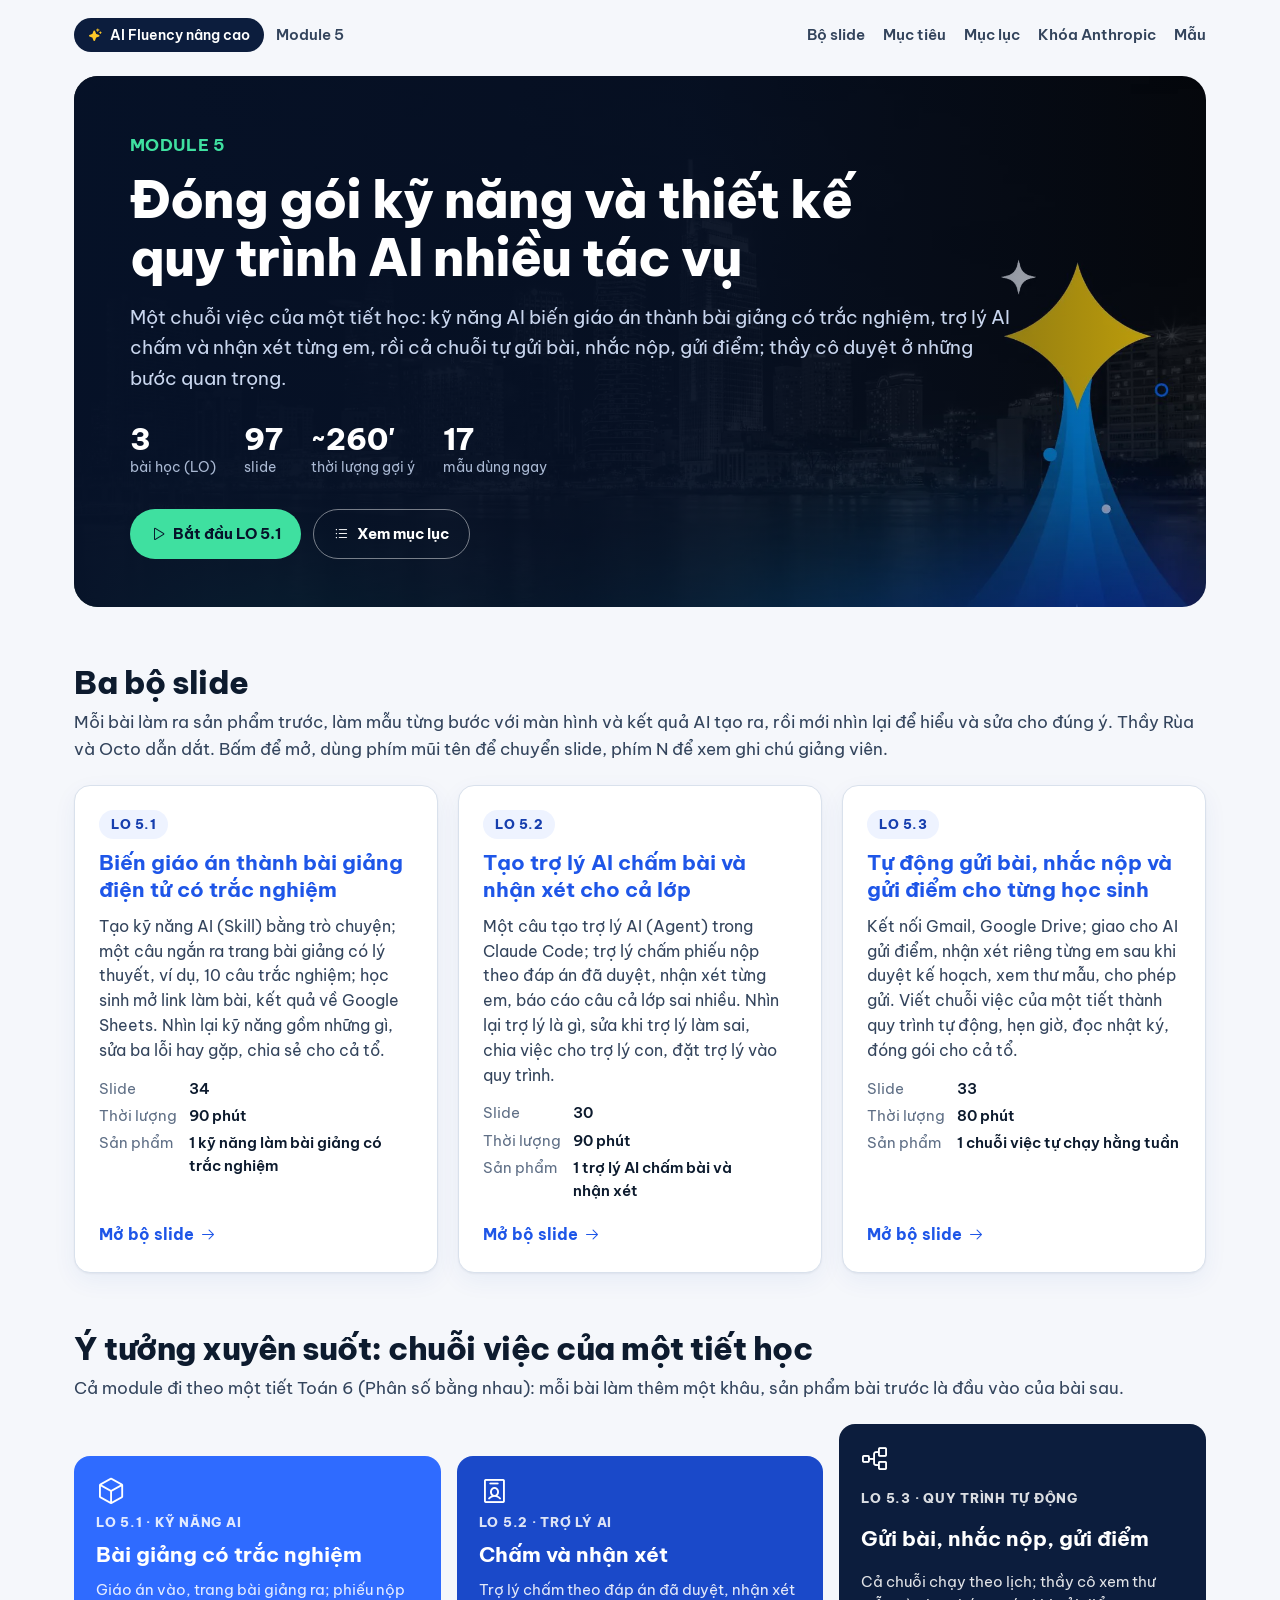
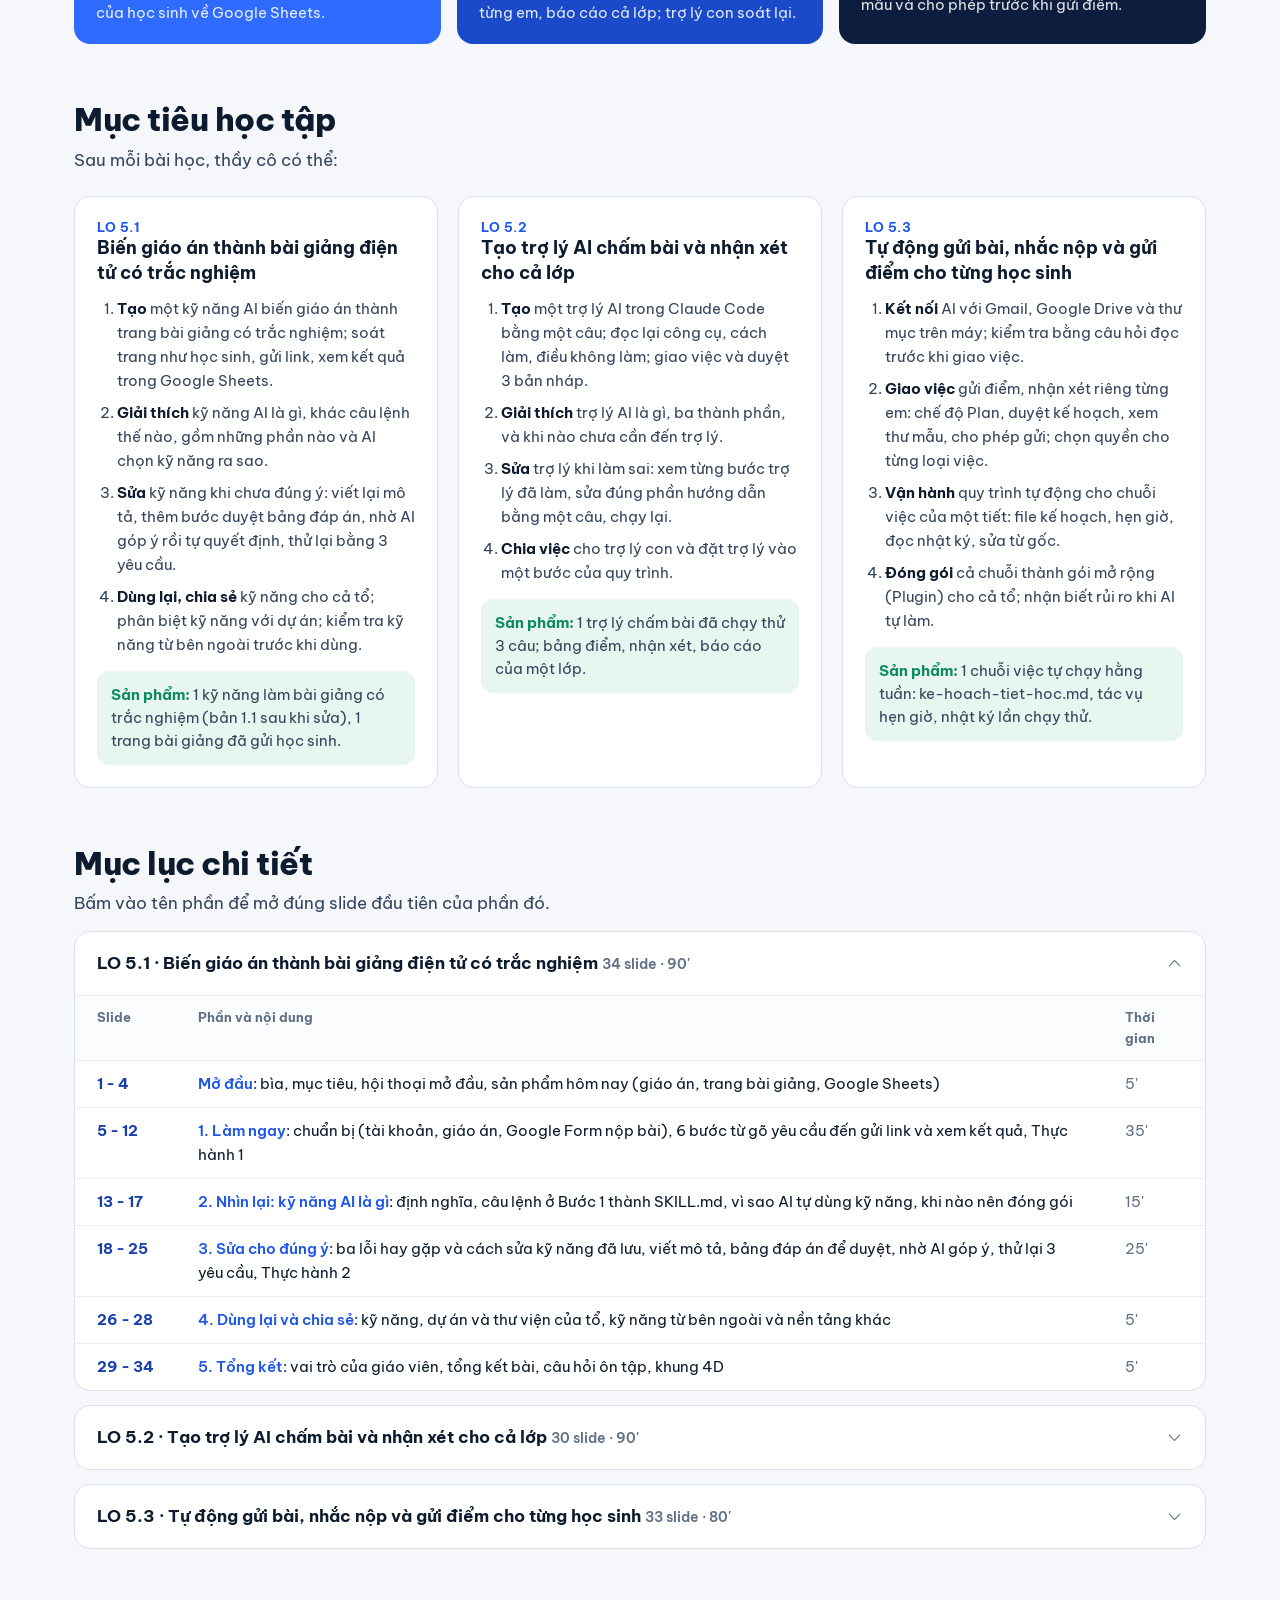
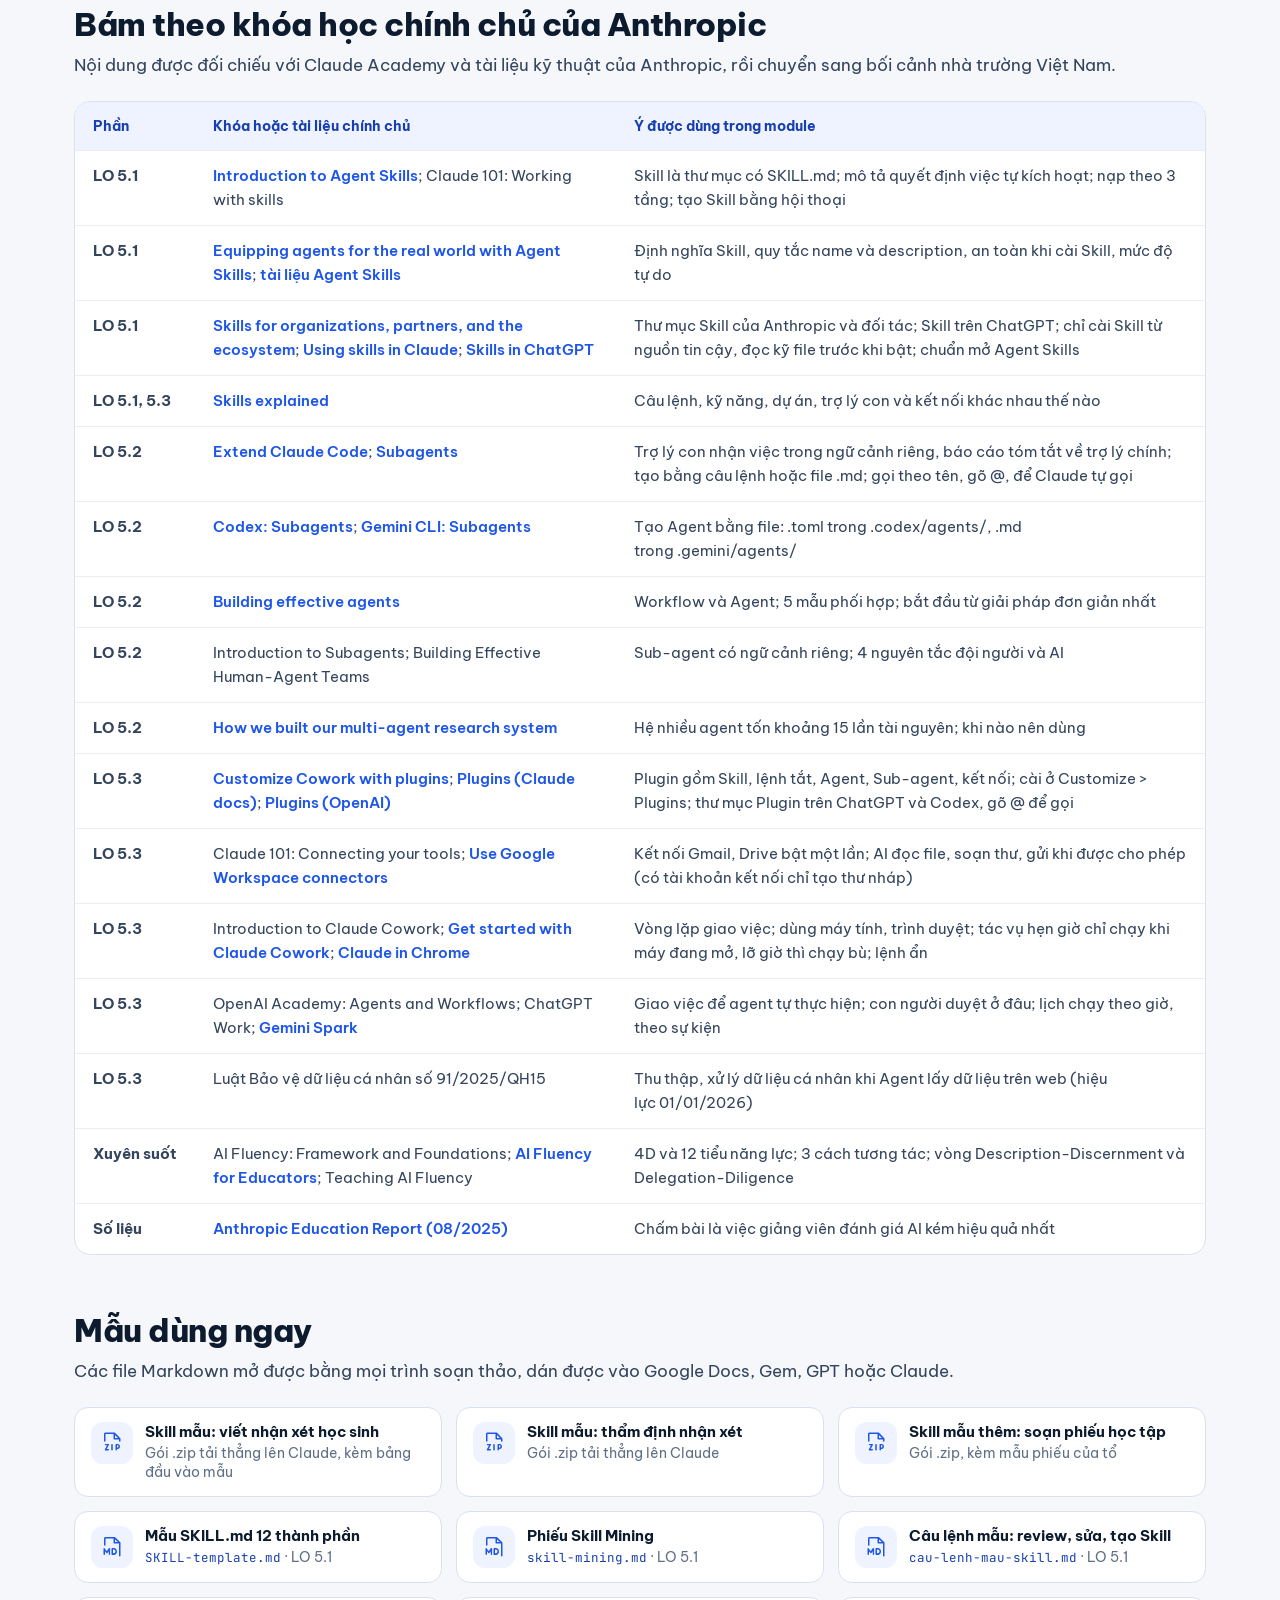
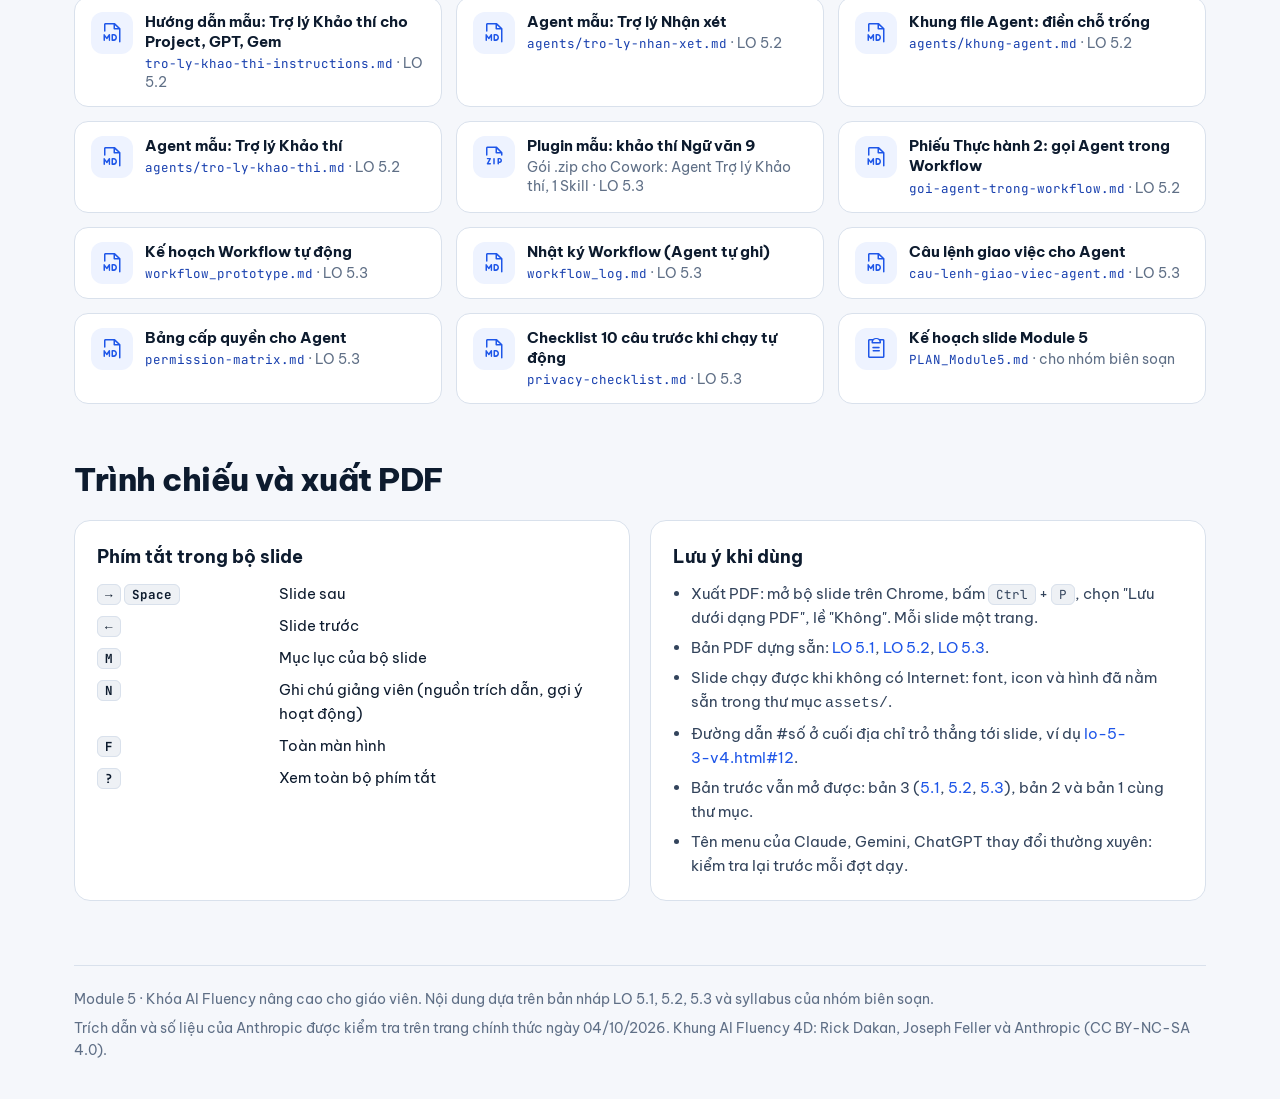
==== ai-advanced/module-5/index.html @ 158115ae "Bộ slide web Module 5 (LO 5.1, 5.2, 5.3) Trang chủ module, ba bộ slide trình chiếu trên web, bản PDF" ====
<!doctype html>
<html lang="vi">
<head>
<meta charset="utf-8">
<meta name="viewport" content="width=device-width, initial-scale=1">
<title>Module 5 · Đóng gói kỹ năng và quy trình AI</title>
<meta name="description" content="Module 5 khóa AI Fluency nâng cao cho giáo viên: kỹ năng AI làm bài giảng có trắc nghiệm, trợ lý AI chấm bài, quy trình tự gửi bài và gửi điểm.">
<link rel="stylesheet" href="assets/css/hub.css">
</head>
<body>
<div class="wrap">

  <header class="top">
    <div class="brand"><span class="chip"><i class="ph-fill ph-sparkle"></i>AI Fluency nâng cao</span><span>Module 5</span></div>
    <nav><a href="#bo-slide">Bộ slide</a><a href="#muc-tieu">Mục tiêu</a><a href="#muc-luc">Mục lục</a><a href="#anthropic">Khóa Anthropic</a><a href="#mau">Mẫu</a></nav>
  </header>

  <section class="hero">
    <div class="lo">MODULE 5</div>
    <h1>Đóng gói kỹ năng và thiết&nbsp;kế quy trình AI nhiều tác&nbsp;vụ</h1>
    <p class="sub">Một chuỗi việc của một tiết học: kỹ năng AI biến giáo án thành bài giảng có trắc nghiệm, trợ lý AI chấm và nhận xét từng em, rồi cả chuỗi tự gửi bài, nhắc nộp, gửi điểm; thầy cô duyệt ở những bước quan trọng.</p>
    <div class="stats">
      <div><b>3</b><span>bài học (LO)</span></div>
      <div><b>97</b><span>slide</span></div>
      <div><b>~260'</b><span>thời lượng gợi ý</span></div>
      <div><b>17</b><span>mẫu dùng ngay</span></div>
    </div>
    <div class="cta"><a class="btn primary" href="lo-5-1-v4.html"><i class="ph ph-play"></i>Bắt đầu LO 5.1</a><a class="btn ghost" href="#muc-luc"><i class="ph ph-list-bullets"></i>Xem mục lục</a></div>
  </section>

  <section class="block" id="bo-slide">
    <h2>Ba bộ slide</h2>
    <p class="lead">Mỗi bài làm ra sản phẩm trước, làm mẫu từng bước với màn hình và kết quả AI tạo ra, rồi mới nhìn lại để hiểu và sửa cho đúng ý. Thầy Rùa và Octo dẫn dắt. Bấm để mở, dùng phím mũi tên để chuyển slide, phím N để xem ghi chú giảng viên.</p>
    <div class="decks">
      <a class="deck-card" href="lo-5-1-v4.html">
        <span class="tag">LO 5.1</span>
        <h3>Biến giáo án thành bài giảng điện tử có trắc nghiệm</h3>
        <p>Tạo kỹ năng AI (Skill) bằng trò chuyện; một câu ngắn ra trang bài giảng có lý thuyết, ví dụ, 10 câu trắc nghiệm; học sinh mở link làm bài, kết quả về Google Sheets. Nhìn lại kỹ năng gồm những gì, sửa ba lỗi hay gặp, chia sẻ cho cả tổ.</p>
        <dl><dt>Slide</dt><dd>34</dd><dt>Thời lượng</dt><dd>90 phút</dd><dt>Sản phẩm</dt><dd>1 kỹ năng làm bài giảng có trắc nghiệm</dd></dl>
        <span class="open">Mở bộ slide <i class="ph ph-arrow-right"></i></span>
      </a>
      <a class="deck-card" href="lo-5-2-v4.html">
        <span class="tag">LO 5.2</span>
        <h3>Tạo trợ lý AI chấm bài và nhận xét cho cả lớp</h3>
        <p>Một câu tạo trợ lý AI (Agent) trong Claude Code; trợ lý chấm phiếu nộp theo đáp án đã duyệt, nhận xét từng em, báo cáo câu cả lớp sai nhiều. Nhìn lại trợ lý là gì, sửa khi trợ lý làm sai, chia việc cho trợ lý con, đặt trợ lý vào quy trình.</p>
        <dl><dt>Slide</dt><dd>30</dd><dt>Thời lượng</dt><dd>90 phút</dd><dt>Sản phẩm</dt><dd>1 trợ lý AI chấm bài và nhận xét</dd></dl>
        <span class="open">Mở bộ slide <i class="ph ph-arrow-right"></i></span>
      </a>
      <a class="deck-card" href="lo-5-3-v4.html">
        <span class="tag">LO 5.3</span>
        <h3>Tự động gửi bài, nhắc nộp và gửi điểm cho từng học sinh</h3>
        <p>Kết nối Gmail, Google Drive; giao cho AI gửi điểm, nhận xét riêng từng em sau khi duyệt kế hoạch, xem thư mẫu, cho phép gửi. Viết chuỗi việc của một tiết thành quy trình tự động, hẹn giờ, đọc nhật ký, đóng gói cho cả tổ.</p>
        <dl><dt>Slide</dt><dd>33</dd><dt>Thời lượng</dt><dd>80 phút</dd><dt>Sản phẩm</dt><dd>1 chuỗi việc tự chạy hằng tuần</dd></dl>
        <span class="open">Mở bộ slide <i class="ph ph-arrow-right"></i></span>
      </a>
    </div>
  </section>

  <section class="block">
    <h2>Ý tưởng xuyên suốt: chuỗi việc của một tiết học</h2>
    <p class="lead">Cả module đi theo một tiết Toán 6 (Phân số bằng nhau): mỗi bài làm thêm một khâu, sản phẩm bài trước là đầu vào của bài sau.</p>
    <div class="tiers">
      <div class="tier t1"><i class="ph ph-cube"></i><small>LO 5.1 · KỸ NĂNG AI</small><b>Bài giảng có trắc nghiệm</b><span>Giáo án vào, trang bài giảng ra; phiếu nộp của học sinh về Google Sheets.</span></div>
      <div class="tier t2"><i class="ph ph-identification-badge"></i><small>LO 5.2 · TRỢ LÝ AI</small><b>Chấm và nhận xét</b><span>Trợ lý chấm theo đáp án đã duyệt, nhận xét từng em, báo cáo cả lớp; trợ lý con soát lại.</span></div>
      <div class="tier t3"><i class="ph ph-tree-structure"></i><small>LO 5.3 · QUY TRÌNH TỰ ĐỘNG</small><b>Gửi bài, nhắc nộp, gửi điểm</b><span>Cả chuỗi chạy theo lịch; thầy cô xem thư mẫu và cho phép trước khi gửi điểm.</span></div>
    </div>
  </section>

  <section class="block" id="muc-tieu">
    <h2>Mục tiêu học tập</h2>
    <p class="lead">Sau mỗi bài học, thầy cô có thể:</p>
    <div class="objs">
      <div class="obj-col">
        <h3><span>LO 5.1</span>Biến giáo án thành bài giảng điện tử có trắc nghiệm</h3>
        <ol>
          <li><b>Tạo</b> một kỹ năng AI biến giáo án thành trang bài giảng có trắc nghiệm; soát trang như học sinh, gửi link, xem kết quả trong Google Sheets.</li>
          <li><b>Giải thích</b> kỹ năng AI là gì, khác câu lệnh thế nào, gồm những phần nào và AI chọn kỹ năng ra sao.</li>
          <li><b>Sửa</b> kỹ năng khi chưa đúng ý: viết lại mô tả, thêm bước duyệt bảng đáp án, nhờ AI góp ý rồi tự quyết định, thử lại bằng 3 yêu cầu.</li>
          <li><b>Dùng lại, chia sẻ</b> kỹ năng cho cả tổ; phân biệt kỹ năng với dự án; kiểm tra kỹ năng từ bên ngoài trước khi dùng.</li>
        </ol>
        <div class="prod"><b>Sản phẩm:</b> 1 kỹ năng làm bài giảng có trắc nghiệm (bản 1.1 sau khi sửa), 1 trang bài giảng đã gửi học sinh.</div>
      </div>
      <div class="obj-col">
        <h3><span>LO 5.2</span>Tạo trợ lý AI chấm bài và nhận xét cho cả lớp</h3>
        <ol>
          <li><b>Tạo</b> một trợ lý AI trong Claude Code bằng một câu; đọc lại công cụ, cách làm, điều không làm; giao việc và duyệt 3 bản nháp.</li>
          <li><b>Giải thích</b> trợ lý AI là gì, ba thành phần, và khi nào chưa cần đến trợ lý.</li>
          <li><b>Sửa</b> trợ lý khi làm sai: xem từng bước trợ lý đã làm, sửa đúng phần hướng dẫn bằng một câu, chạy lại.</li>
          <li><b>Chia việc</b> cho trợ lý con và đặt trợ lý vào một bước của quy trình.</li>
        </ol>
        <div class="prod"><b>Sản phẩm:</b> 1 trợ lý chấm bài đã chạy thử 3 câu; bảng điểm, nhận xét, báo cáo của một lớp.</div>
      </div>
      <div class="obj-col">
        <h3><span>LO 5.3</span>Tự động gửi bài, nhắc nộp và gửi điểm cho từng học sinh</h3>
        <ol>
          <li><b>Kết nối</b> AI với Gmail, Google Drive và thư mục trên máy; kiểm tra bằng câu hỏi đọc trước khi giao việc.</li>
          <li><b>Giao việc</b> gửi điểm, nhận xét riêng từng em: chế độ Plan, duyệt kế hoạch, xem thư mẫu, cho phép gửi; chọn quyền cho từng loại việc.</li>
          <li><b>Vận hành</b> quy trình tự động cho chuỗi việc của một tiết: file kế hoạch, hẹn giờ, đọc nhật ký, sửa từ gốc.</li>
          <li><b>Đóng gói</b> cả chuỗi thành gói mở rộng (Plugin) cho cả tổ; nhận biết rủi ro khi AI tự làm.</li>
        </ol>
        <div class="prod"><b>Sản phẩm:</b> 1 chuỗi việc tự chạy hằng tuần: ke-hoach-tiet-hoc.md, tác vụ hẹn giờ, nhật ký lần chạy thử.</div>
      </div>
    </div>
  </section>

  <section class="block" id="muc-luc">
    <h2>Mục lục chi tiết</h2>
    <p class="lead">Bấm vào tên phần để mở đúng slide đầu tiên của phần đó.</p>

    <details class="toc" open>
      <summary><span>LO 5.1 · Biến giáo án thành bài giảng điện tử có trắc nghiệm <small>34 slide · 90'</small></span><i class="ph ph-caret-down"></i></summary>
      <table class="toc-table">
        <thead><tr><th>Slide</th><th>Phần và nội dung</th><th>Thời gian</th></tr></thead>
        <tbody>
          <tr><td>1 - 4</td><td><a href="lo-5-1-v4.html#1">Mở đầu</a>: bìa, mục tiêu, hội thoại mở đầu, sản phẩm hôm nay (giáo án, trang bài giảng, Google Sheets)</td><td>5'</td></tr>
          <tr><td>5 - 12</td><td><a href="lo-5-1-v4.html#5">1. Làm ngay</a>: chuẩn bị (tài khoản, giáo án, Google Form nộp bài), 6 bước từ gõ yêu cầu đến gửi link và xem kết quả, Thực hành 1</td><td>35'</td></tr>
          <tr><td>13 - 17</td><td><a href="lo-5-1-v4.html#13">2. Nhìn lại: kỹ năng AI là gì</a>: định nghĩa, câu lệnh ở Bước 1 thành SKILL.md, vì sao AI tự dùng kỹ năng, khi nào nên đóng gói</td><td>15'</td></tr>
          <tr><td>18 - 25</td><td><a href="lo-5-1-v4.html#18">3. Sửa cho đúng ý</a>: ba lỗi hay gặp và cách sửa kỹ năng đã lưu, viết mô tả, bảng đáp án để duyệt, nhờ AI góp ý, thử lại 3 yêu cầu, Thực hành 2</td><td>25'</td></tr>
          <tr><td>26 - 28</td><td><a href="lo-5-1-v4.html#26">4. Dùng lại và chia sẻ</a>: kỹ năng, dự án và thư viện của tổ, kỹ năng từ bên ngoài và nền tảng khác</td><td>5'</td></tr>
          <tr><td>29 - 34</td><td><a href="lo-5-1-v4.html#29">5. Tổng kết</a>: vai trò của giáo viên, tổng kết bài, câu hỏi ôn tập, khung 4D</td><td>5'</td></tr>
        </tbody>
      </table>
    </details>

    <details class="toc">
      <summary><span>LO 5.2 · Tạo trợ lý AI chấm bài và nhận xét cho cả lớp <small>30 slide · 90'</small></span><i class="ph ph-caret-down"></i></summary>
      <table class="toc-table">
        <thead><tr><th>Slide</th><th>Phần và nội dung</th><th>Thời gian</th></tr></thead>
        <tbody>
          <tr><td>1 - 4</td><td><a href="lo-5-2-v4.html#1">Mở đầu</a>: bìa, mục tiêu, hội thoại mở đầu, sản phẩm hôm nay (phiếu nộp vào, ba bản nháp ra)</td><td>5'</td></tr>
          <tr><td>5 - 11</td><td><a href="lo-5-2-v4.html#5">1. Làm ngay</a>: chuẩn bị thư mục, 5 bước từ mở thư mục đến duyệt bảng điểm, nhận xét, báo cáo, Thực hành 1</td><td>30'</td></tr>
          <tr><td>12 - 15</td><td><a href="lo-5-2-v4.html#12">2. Nhìn lại: trợ lý AI là gì</a>: định nghĩa qua vòng làm việc ở Bước 4, khi nào chưa cần trợ lý, ba thành phần trong file vừa tạo</td><td>15'</td></tr>
          <tr><td>16 - 19</td><td><a href="lo-5-2-v4.html#16">3. Khi trợ lý làm sai</a>: xem trợ lý đã làm gì, sửa đúng phần hướng dẫn bằng một câu, Thực hành 2</td><td>20'</td></tr>
          <tr><td>20 - 24</td><td><a href="lo-5-2-v4.html#20">4. Chia việc, đặt vào quy trình</a>: trợ lý con, làm mẫu 3 trợ lý con soát bảng điểm, trợ lý trong quy trình, 3 cách gọi trợ lý</td><td>15'</td></tr>
          <tr><td>25 - 30</td><td><a href="lo-5-2-v4.html#25">5. Tổng kết</a>: vai trò của giáo viên, tổng kết bài, câu hỏi ôn tập, khung 4D</td><td>5'</td></tr>
        </tbody>
      </table>
    </details>

    <details class="toc">
      <summary><span>LO 5.3 · Tự động gửi bài, nhắc nộp và gửi điểm cho từng học sinh <small>33 slide · 80'</small></span><i class="ph ph-caret-down"></i></summary>
      <table class="toc-table">
        <thead><tr><th>Slide</th><th>Phần và nội dung</th><th>Thời gian</th></tr></thead>
        <tbody>
          <tr><td>1 - 4</td><td><a href="lo-5-3-v4.html#1">Mở đầu</a>: bìa, mục tiêu, hội thoại mở đầu, sản phẩm hôm nay (một tuần thư AI gửi thay cô)</td><td>5'</td></tr>
          <tr><td>5 - 8</td><td><a href="lo-5-3-v4.html#5">1. Kết nối</a>: kết nối Gmail, Google Drive, kiểm tra bằng 2 câu ngắn, ba đường kết nối</td><td>10'</td></tr>
          <tr><td>9 - 17</td><td><a href="lo-5-3-v4.html#9">2. Giao việc: gửi điểm cho từng em</a>: từ trò chuyện sang giao việc, 4 bước Plan, duyệt kế hoạch, xem thư mẫu, cho phép gửi, vòng làm việc, chế độ và cấp quyền, Thực hành 1</td><td>30'</td></tr>
          <tr><td>18 - 27</td><td><a href="lo-5-3-v4.html#18">3. Cho cả chuỗi tự chạy</a>: quy trình tự động, file kế hoạch, kích hoạt, hẹn giờ, một tuần chạy thật, nhật ký, rủi ro, gói mở rộng cho tổ, Thực hành 2</td><td>30'</td></tr>
          <tr><td>28 - 33</td><td><a href="lo-5-3-v4.html#28">4. Tổng kết</a>: vai trò của giáo viên, tổng kết bài, câu hỏi ôn tập, khung 4D</td><td>5'</td></tr>
        </tbody>
      </table>
    </details>
  </section>

  <section class="block" id="anthropic">
    <h2>Bám theo khóa học chính chủ của Anthropic</h2>
    <p class="lead">Nội dung được đối chiếu với Claude Academy và tài liệu kỹ thuật của Anthropic, rồi chuyển sang bối cảnh nhà trường Việt Nam.</p>
    <table class="map">
      <thead><tr><th>Phần</th><th>Khóa hoặc tài liệu chính chủ</th><th>Ý được dùng trong module</th></tr></thead>
      <tbody>
        <tr><td>LO 5.1</td><td><a href="https://academy.claude.com/courses" target="_blank" rel="noopener">Introduction to Agent Skills</a>; Claude 101: Working with skills</td><td>Skill là thư mục có SKILL.md; mô tả quyết định việc tự kích hoạt; nạp theo 3 tầng; tạo Skill bằng hội thoại</td></tr>
        <tr><td>LO 5.1</td><td><a href="https://www.anthropic.com/engineering/equipping-agents-for-the-real-world-with-agent-skills" target="_blank" rel="noopener">Equipping agents for the real world with Agent Skills</a>; <a href="https://platform.claude.com/docs/en/agents-and-tools/agent-skills/overview" target="_blank" rel="noopener">tài liệu Agent Skills</a></td><td>Định nghĩa Skill, quy tắc name và description, an toàn khi cài Skill, mức độ tự do</td></tr>
        <tr><td>LO 5.1</td><td><a href="https://claude.com/blog/organization-skills-and-directory" target="_blank" rel="noopener">Skills for organizations, partners, and the ecosystem</a>; <a href="https://support.claude.com/en/articles/12512180-using-skills-in-claude" target="_blank" rel="noopener">Using skills in Claude</a>; <a href="https://help.openai.com/en/articles/20001066-skills-in-chatgpt" target="_blank" rel="noopener">Skills in ChatGPT</a></td><td>Thư mục Skill của Anthropic và đối tác; Skill trên ChatGPT; chỉ cài Skill từ nguồn tin cậy, đọc kỹ file trước khi bật; chuẩn mở Agent Skills</td></tr>
        <tr><td>LO 5.1, 5.3</td><td><a href="https://claude.com/blog/skills-explained" target="_blank" rel="noopener">Skills explained</a></td><td>Câu lệnh, kỹ năng, dự án, trợ lý con và kết nối khác nhau thế nào</td></tr>
        <tr><td>LO 5.2</td><td><a href="https://code.claude.com/docs/en/features-overview" target="_blank" rel="noopener">Extend Claude Code</a>; <a href="https://code.claude.com/docs/en/sub-agents" target="_blank" rel="noopener">Subagents</a></td><td>Trợ lý con nhận việc trong ngữ cảnh riêng, báo cáo tóm tắt về trợ lý chính; tạo bằng câu lệnh hoặc file .md; gọi theo tên, gõ @, để Claude tự gọi</td></tr>
        <tr><td>LO 5.2</td><td><a href="https://learn.chatgpt.com/docs/agent-configuration/subagents" target="_blank" rel="noopener">Codex: Subagents</a>; <a href="https://geminicli.com/docs/core/subagents/" target="_blank" rel="noopener">Gemini CLI: Subagents</a></td><td>Tạo Agent bằng file: .toml trong .codex/agents/, .md trong .gemini/agents/</td></tr>
        <tr><td>LO 5.2</td><td><a href="https://www.anthropic.com/engineering/building-effective-agents" target="_blank" rel="noopener">Building effective agents</a></td><td>Workflow và Agent; 5 mẫu phối hợp; bắt đầu từ giải pháp đơn giản nhất</td></tr>
        <tr><td>LO 5.2</td><td>Introduction to Subagents; Building Effective Human-Agent Teams</td><td>Sub-agent có ngữ cảnh riêng; 4 nguyên tắc đội người và AI</td></tr>
        <tr><td>LO 5.2</td><td><a href="https://www.anthropic.com/engineering/multi-agent-research-system" target="_blank" rel="noopener">How we built our multi-agent research system</a></td><td>Hệ nhiều agent tốn khoảng 15 lần tài nguyên; khi nào nên dùng</td></tr>
        <tr><td>LO 5.3</td><td><a href="https://claude.com/blog/cowork-plugins" target="_blank" rel="noopener">Customize Cowork with plugins</a>; <a href="https://claude.com/docs/plugins/overview" target="_blank" rel="noopener">Plugins (Claude docs)</a>; <a href="https://learn.chatgpt.com/docs/plugins" target="_blank" rel="noopener">Plugins (OpenAI)</a></td><td>Plugin gồm Skill, lệnh tắt, Agent, Sub-agent, kết nối; cài ở Customize &gt; Plugins; thư mục Plugin trên ChatGPT và Codex, gõ @ để gọi</td></tr>
        <tr><td>LO 5.3</td><td>Claude 101: Connecting your tools; <a href="https://support.claude.com/en/articles/10166901-use-google-workspace-connectors" target="_blank" rel="noopener">Use Google Workspace connectors</a></td><td>Kết nối Gmail, Drive bật một lần; AI đọc file, soạn thư, gửi khi được cho phép (có tài khoản kết nối chỉ tạo thư nháp)</td></tr>
        <tr><td>LO 5.3</td><td>Introduction to Claude Cowork; <a href="https://support.claude.com/en/articles/13345190-get-started-with-claude-cowork" target="_blank" rel="noopener">Get started with Claude Cowork</a>; <a href="https://support.claude.com/en/articles/12012173-get-started-with-claude-in-chrome" target="_blank" rel="noopener">Claude in Chrome</a></td><td>Vòng lặp giao việc; dùng máy tính, trình duyệt; tác vụ hẹn giờ chỉ chạy khi máy đang mở, lỡ giờ thì chạy bù; lệnh ẩn</td></tr>
        <tr><td>LO 5.3</td><td>OpenAI Academy: Agents and Workflows; ChatGPT Work; <a href="https://support.google.com/gemini/answer/16596215" target="_blank" rel="noopener">Gemini Spark</a></td><td>Giao việc để agent tự thực hiện; con người duyệt ở đâu; lịch chạy theo giờ, theo sự kiện</td></tr>
        <tr><td>LO 5.3</td><td>Luật Bảo vệ dữ liệu cá nhân số 91/2025/QH15</td><td>Thu thập, xử lý dữ liệu cá nhân khi Agent lấy dữ liệu trên web (hiệu lực 01/01/2026)</td></tr>
        <tr><td>Xuyên suốt</td><td>AI Fluency: Framework and Foundations; <a href="https://academy.claude.com/courses/ai-fluency-for-educators" target="_blank" rel="noopener">AI Fluency for Educators</a>; Teaching AI Fluency</td><td>4D và 12 tiểu năng lực; 3 cách tương tác; vòng Description-Discernment và Delegation-Diligence</td></tr>
        <tr><td>Số liệu</td><td><a href="https://www.anthropic.com/news/anthropic-education-report-how-educators-use-claude" target="_blank" rel="noopener">Anthropic Education Report (08/2025)</a></td><td>Chấm bài là việc giảng viên đánh giá AI kém hiệu quả nhất</td></tr>
      </tbody>
    </table>
  </section>

  <section class="block" id="mau">
    <h2>Mẫu dùng ngay</h2>
    <p class="lead">Các file Markdown mở được bằng mọi trình soạn thảo, dán được vào Google Docs, Gem, GPT hoặc Claude.</p>
    <div class="files">
      <a class="file" href="templates/skills/viet-nhan-xet-hoc-sinh.zip" download><i class="ph ph-file-zip"></i><div><b>Skill mẫu: viết nhận xét học sinh</b><span>Gói .zip tải thẳng lên Claude, kèm bảng đầu vào mẫu</span></div></a>
      <a class="file" href="templates/skills/tham-dinh-nhan-xet.zip" download><i class="ph ph-file-zip"></i><div><b>Skill mẫu: thẩm định nhận xét</b><span>Gói .zip tải thẳng lên Claude</span></div></a>
      <a class="file" href="templates/skills/soan-phieu-hoc-tap.zip" download><i class="ph ph-file-zip"></i><div><b>Skill mẫu thêm: soạn phiếu học tập</b><span>Gói .zip, kèm mẫu phiếu của tổ</span></div></a>
      <a class="file" href="templates/SKILL-template.md" download><i class="ph ph-file-md"></i><div><b>Mẫu SKILL.md 12 thành phần</b><span><code>SKILL-template.md</code> · LO 5.1</span></div></a>
      <a class="file" href="templates/skill-mining.md" download><i class="ph ph-file-md"></i><div><b>Phiếu Skill Mining</b><span><code>skill-mining.md</code> · LO 5.1</span></div></a>
      <a class="file" href="templates/cau-lenh-mau-skill.md" download><i class="ph ph-file-md"></i><div><b>Câu lệnh mẫu: review, sửa, tạo Skill</b><span><code>cau-lenh-mau-skill.md</code> · LO 5.1</span></div></a>
      <a class="file" href="templates/tro-ly-khao-thi-instructions.md" download><i class="ph ph-file-md"></i><div><b>Hướng dẫn mẫu: Trợ lý Khảo thí cho Project, GPT, Gem</b><span><code>tro-ly-khao-thi-instructions.md</code> · LO 5.2</span></div></a>
      <a class="file" href="templates/agents/tro-ly-nhan-xet.md" download><i class="ph ph-file-md"></i><div><b>Agent mẫu: Trợ lý Nhận xét</b><span><code>agents/tro-ly-nhan-xet.md</code> · LO 5.2</span></div></a>
      <a class="file" href="templates/agents/khung-agent.md" download><i class="ph ph-file-md"></i><div><b>Khung file Agent: điền chỗ trống</b><span><code>agents/khung-agent.md</code> · LO 5.2</span></div></a>
      <a class="file" href="templates/agents/tro-ly-khao-thi.md" download><i class="ph ph-file-md"></i><div><b>Agent mẫu: Trợ lý Khảo thí</b><span><code>agents/tro-ly-khao-thi.md</code> · LO 5.2</span></div></a>
      <a class="file" href="templates/plugins/khao-thi-ngu-van-9.zip" download><i class="ph ph-file-zip"></i><div><b>Plugin mẫu: khảo thí Ngữ văn 9</b><span>Gói .zip cho Cowork: Agent Trợ lý Khảo thí, 1 Skill · LO 5.3</span></div></a>
      <a class="file" href="templates/goi-agent-trong-workflow.md" download><i class="ph ph-file-md"></i><div><b>Phiếu Thực hành 2: gọi Agent trong Workflow</b><span><code>goi-agent-trong-workflow.md</code> · LO 5.2</span></div></a>
      <a class="file" href="templates/workflow_prototype.md" download><i class="ph ph-file-md"></i><div><b>Kế hoạch Workflow tự động</b><span><code>workflow_prototype.md</code> · LO 5.3</span></div></a>
      <a class="file" href="templates/workflow_log.md" download><i class="ph ph-file-md"></i><div><b>Nhật ký Workflow (Agent tự ghi)</b><span><code>workflow_log.md</code> · LO 5.3</span></div></a>
      <a class="file" href="templates/cau-lenh-giao-viec-agent.md" download><i class="ph ph-file-md"></i><div><b>Câu lệnh giao việc cho Agent</b><span><code>cau-lenh-giao-viec-agent.md</code> · LO 5.3</span></div></a>
      <a class="file" href="templates/permission-matrix.md" download><i class="ph ph-file-md"></i><div><b>Bảng cấp quyền cho Agent</b><span><code>permission-matrix.md</code> · LO 5.3</span></div></a>
      <a class="file" href="templates/privacy-checklist.md" download><i class="ph ph-file-md"></i><div><b>Checklist 10 câu trước khi chạy tự động</b><span><code>privacy-checklist.md</code> · LO 5.3</span></div></a>
      <a class="file" href="PLAN_Module5.md" download><i class="ph ph-clipboard-text"></i><div><b>Kế hoạch slide Module 5</b><span><code>PLAN_Module5.md</code> · cho nhóm biên soạn</span></div></a>
    </div>
  </section>

  <section class="block">
    <h2>Trình chiếu và xuất PDF</h2>
    <div class="keys">
      <div class="box">
        <h3>Phím tắt trong bộ slide</h3>
        <dl>
          <dt><kbd>→</kbd> <kbd>Space</kbd></dt><dd>Slide sau</dd>
          <dt><kbd>←</kbd></dt><dd>Slide trước</dd>
          <dt><kbd>M</kbd></dt><dd>Mục lục của bộ slide</dd>
          <dt><kbd>N</kbd></dt><dd>Ghi chú giảng viên (nguồn trích dẫn, gợi ý hoạt động)</dd>
          <dt><kbd>F</kbd></dt><dd>Toàn màn hình</dd>
          <dt><kbd>?</kbd></dt><dd>Xem toàn bộ phím tắt</dd>
        </dl>
      </div>
      <div class="box">
        <h3>Lưu ý khi dùng</h3>
        <ul>
          <li>Xuất PDF: mở bộ slide trên Chrome, bấm <kbd>Ctrl</kbd> + <kbd>P</kbd>, chọn "Lưu dưới dạng PDF", lề "Không". Mỗi slide một trang.</li>
          <li>Bản PDF dựng sẵn: <a href="pdf/lo-5-1-v4.pdf">LO 5.1</a>, <a href="pdf/lo-5-2-v4.pdf">LO 5.2</a>, <a href="pdf/lo-5-3-v4.pdf">LO 5.3</a>.</li>
          <li>Slide chạy được khi không có Internet: font, icon và hình đã nằm sẵn trong thư mục <code>assets/</code>.</li>
          <li>Đường dẫn #số ở cuối địa chỉ trỏ thẳng tới slide, ví dụ <a href="lo-5-3-v4.html#12">lo-5-3-v4.html#12</a>.</li>
          <li>Bản trước vẫn mở được: bản 3 (<a href="lo-5-1-v3.html">5.1</a>, <a href="lo-5-2-v3.html">5.2</a>, <a href="lo-5-3-v3.html">5.3</a>), bản 2 và bản 1 cùng thư mục.</li>
          <li>Tên menu của Claude, Gemini, ChatGPT thay đổi thường xuyên: kiểm tra lại trước mỗi đợt dạy.</li>
        </ul>
      </div>
    </div>
  </section>

  <footer>
    <span>Module 5 · Khóa AI Fluency nâng cao cho giáo viên. Nội dung dựa trên bản nháp LO 5.1, 5.2, 5.3 và syllabus của nhóm biên soạn.</span>
    <span>Trích dẫn và số liệu của Anthropic được kiểm tra trên trang chính thức ngày 04/10/2026. Khung AI Fluency 4D: Rick Dakan, Joseph Feller và Anthropic (CC BY-NC-SA 4.0).</span>
  </footer>

</div>
</body>
</html>
---- ai-advanced/module-5/assets/css/hub.css ----
/* Module 5 hub page */
@import url("../fonts/fonts.css");
@import url("../icons/regular.css");
@import url("../icons/fill.css");

:root {
  --ink: #0d1b2e; --ink-2: #33445c; --ink-3: #5f6f86;
  --paper: #f5f7fb; --surface: #fff; --line: #d9e1ec; --line-2: #e9eef5;
  --blue: #1e56e8; --blue-ink: #173fae; --blue-50: #eef3ff; --blue-100: #dbe5ff;
  --green: #0e8a5f; --green-50: #e7f6ef; --amber: #a86400; --amber-50: #fff3df;
  --night: #061229; --night-2: #0c1d3d; --mint: #3fe0a0; --star: #ffc928;
  --r: 16px; --shadow: 0 1px 2px rgba(13,27,46,.05), 0 8px 24px rgba(23,63,174,.06);
  --mono: "JetBrains Mono", ui-monospace, Consolas, monospace;
}
* { box-sizing: border-box; margin: 0; padding: 0; }
html { scroll-behavior: smooth; }
body { font-family: "Be Vietnam Pro", system-ui, sans-serif; background: var(--paper); color: var(--ink); line-height: 1.6; -webkit-font-smoothing: antialiased; }
a { color: var(--blue); text-decoration: none; }
a:hover { text-decoration: underline; }
.wrap { max-width: 1180px; margin: 0 auto; padding: 0 24px; }

.top { display: flex; align-items: center; justify-content: space-between; gap: 16px; padding: 18px 0; }
.brand { display: flex; align-items: center; gap: 12px; font-weight: 600; font-size: 15px; color: var(--ink-2); }
.chip { display: inline-flex; align-items: center; gap: 8px; padding: 6px 14px; border-radius: 999px; background: var(--night-2); color: #fff; font-size: 14px; font-weight: 600; }
.chip .ph-fill { color: var(--star); }
.top nav { display: flex; gap: 18px; font-size: 15px; font-weight: 600; }
.top nav a { color: var(--ink-2); }

.hero { position: relative; overflow: hidden; border-radius: 24px; background: var(--night) url("../img/bg-city.webp") center right / cover no-repeat; color: #fff; padding: 56px 56px 48px; margin-top: 6px; }
.hero::before { content: ""; position: absolute; inset: 0; background: linear-gradient(90deg, rgba(6,18,41,.95) 0%, rgba(6,18,41,.78) 55%, rgba(6,18,41,.2) 100%); }
.hero > * { position: relative; }
.hero .lo { color: var(--mint); font-weight: 700; letter-spacing: .02em; font-size: 17px; }
.hero h1 { font-size: clamp(32px, 5vw, 52px); line-height: 1.12; font-weight: 800; letter-spacing: -.02em; max-width: 900px; margin-top: 10px; text-wrap: balance; }
.hero p.sub { color: #c9d6ee; font-size: 19px; max-width: 880px; margin-top: 16px; text-wrap: pretty; }
.hero .stats { display: flex; flex-wrap: wrap; gap: 28px; margin-top: 30px; }
.hero .stats div { display: grid; }
.hero .stats b { font-size: 30px; font-weight: 800; line-height: 1.1; }
.hero .stats span { font-size: 14px; color: #aab9d3; }
.hero .cta { display: flex; flex-wrap: wrap; gap: 12px; margin-top: 30px; }
.btn { display: inline-flex; align-items: center; gap: 8px; padding: 12px 20px; border-radius: 999px; font-weight: 700; font-size: 15px; white-space: nowrap; transition: transform .15s; }
.btn:hover { text-decoration: none; transform: translateY(-1px); }
.btn:active { transform: translateY(1px); }
.btn.primary { background: var(--mint); color: var(--night); }
.btn.ghost { border: 1.5px solid rgba(255,255,255,.45); color: #fff; }

section.block { margin-top: 56px; }
.block > h2 { font-size: clamp(24px, 3vw, 32px); line-height: 1.2; letter-spacing: -.015em; font-weight: 800; }
.block > p.lead { color: var(--ink-2); font-size: 17px; margin-top: 8px; text-wrap: pretty; }

.decks { display: grid; grid-template-columns: repeat(3, 1fr); gap: 20px; margin-top: 22px; }
.deck-card { background: var(--surface); border: 1px solid var(--line); border-radius: var(--r); padding: 24px; box-shadow: var(--shadow); display: flex; flex-direction: column; gap: 10px; }
.deck-card .tag { align-self: flex-start; font-size: 13px; font-weight: 800; letter-spacing: .04em; color: var(--blue-ink); background: var(--blue-50); padding: 4px 12px; border-radius: 999px; }
.deck-card h3 { font-size: 21px; line-height: 1.3; }
.deck-card p { color: var(--ink-2); font-size: 15.5px; }
.deck-card dl { display: grid; grid-template-columns: auto 1fr; gap: 4px 12px; font-size: 14.5px; margin-top: 4px; }
.deck-card dt { color: var(--ink-3); }
.deck-card dd { color: var(--ink); font-weight: 600; }
.deck-card .open { margin-top: auto; padding-top: 10px; font-weight: 700; display: inline-flex; align-items: center; gap: 6px; }

.tiers { display: grid; grid-template-columns: repeat(3, 1fr); gap: 16px; align-items: end; margin-top: 22px; }
.tier { border-radius: var(--r); color: #fff; padding: 20px 22px; display: grid; gap: 6px; }
.tier .ph { font-size: 30px; }
.tier small { font-size: 12.5px; font-weight: 800; letter-spacing: .06em; opacity: .85; }
.tier b { font-size: 21px; }
.tier span { font-size: 14.5px; color: rgba(255,255,255,.88); }
.tier.t1 { background: #2f6bff; min-height: 150px; } .tier.t2 { background: #1a49c9; min-height: 185px; } .tier.t3 { background: var(--night-2); min-height: 220px; }

.objs { display: grid; grid-template-columns: repeat(3, 1fr); gap: 20px; margin-top: 22px; }
.obj-col { background: var(--surface); border: 1px solid var(--line); border-radius: var(--r); padding: 22px; }
.obj-col h3 { font-size: 18px; line-height: 1.35; margin-bottom: 12px; }
.obj-col h3 span { display: block; color: var(--blue); font-size: 13px; letter-spacing: .04em; }
.obj-col ol { padding-left: 20px; display: grid; gap: 8px; font-size: 15px; color: var(--ink-2); }
.obj-col ol b { color: var(--ink); }
.obj-col .prod { margin-top: 14px; padding: 12px 14px; border-radius: 12px; background: var(--green-50); font-size: 14.5px; color: var(--ink-2); }
.obj-col .prod b { color: var(--green); }

details.toc { background: var(--surface); border: 1px solid var(--line); border-radius: var(--r); margin-top: 14px; overflow: hidden; }
details.toc summary { list-style: none; cursor: pointer; padding: 18px 22px; display: flex; align-items: center; justify-content: space-between; gap: 12px; font-weight: 700; font-size: 17px; }
details.toc summary::-webkit-details-marker { display: none; }
details.toc summary .ph { transition: transform .2s; color: var(--ink-3); }
details.toc[open] summary .ph { transform: rotate(180deg); }
details.toc summary small { font-weight: 600; color: var(--ink-3); font-size: 14px; }
.toc-table { width: 100%; border-collapse: collapse; font-size: 15px; }
.toc-table th, .toc-table td { text-align: left; padding: 11px 22px; border-top: 1px solid var(--line-2); vertical-align: top; }
.toc-table th { font-size: 13px; color: var(--ink-3); font-weight: 700; background: #fbfcfe; }
.toc-table td:first-child { white-space: nowrap; font-weight: 700; color: var(--blue-ink); }
.toc-table td:last-child { white-space: nowrap; color: var(--ink-3); }
.toc-table td a { font-weight: 600; }

.map { width: 100%; border-collapse: separate; border-spacing: 0; margin-top: 22px; background: var(--surface); border: 1px solid var(--line); border-radius: var(--r); overflow: hidden; font-size: 15px; }
.map th, .map td { padding: 13px 18px; text-align: left; vertical-align: top; border-top: 1px solid var(--line-2); }
.map thead th { border-top: 0; background: var(--blue-50); color: var(--blue-ink); font-size: 14px; }
.map td:first-child { font-weight: 700; white-space: nowrap; }
.map td { color: var(--ink-2); }
.map a { font-weight: 600; }

.files { display: grid; grid-template-columns: repeat(3, 1fr); gap: 14px; margin-top: 22px; }
.file { display: grid; grid-template-columns: 42px 1fr; gap: 12px; align-items: start; background: var(--surface); border: 1px solid var(--line); border-radius: 14px; padding: 14px 16px; color: var(--ink); }
.file:hover { text-decoration: none; border-color: #b9c9e8; }
.file .ph { font-size: 24px; width: 42px; height: 42px; border-radius: 12px; display: grid; place-items: center; background: var(--blue-50); color: var(--blue); }
.file b { display: block; font-size: 15px; line-height: 1.35; }
.file span { font-size: 13.5px; color: var(--ink-3); line-height: 1.4; display: block; margin-top: 2px; }
.file code { font-family: var(--mono); font-size: 12.5px; color: var(--blue-ink); }

.keys { display: grid; grid-template-columns: 1fr 1fr; gap: 20px; margin-top: 22px; }
.keys .box { background: var(--surface); border: 1px solid var(--line); border-radius: var(--r); padding: 22px; }
.keys h3 { font-size: 18px; margin-bottom: 10px; }
.keys dl { display: grid; grid-template-columns: 170px 1fr; gap: 8px 12px; font-size: 15px; }
.keys dt { font-weight: 700; }
.keys ul { padding-left: 18px; display: grid; gap: 6px; font-size: 15px; color: var(--ink-2); }
kbd { font-family: var(--mono); font-size: 12.5px; background: #eef1f5; border: 1px solid var(--line); border-radius: 6px; padding: 1px 7px; }

footer { margin: 64px 0 40px; padding-top: 22px; border-top: 1px solid var(--line); color: var(--ink-3); font-size: 14px; display: grid; gap: 6px; }

@media (max-width: 900px) {
  .decks, .objs, .files, .tiers { grid-template-columns: 1fr; }
  .keys { grid-template-columns: 1fr; }
  .tier { min-height: 0 !important; }
  .hero { padding: 36px 24px 32px; }
  .top nav { display: none; }
  .map td:first-child { white-space: normal; }
  .toc-table td:first-child, .toc-table td:last-child { white-space: normal; }
}
@media (max-width: 560px) {
  .wrap { padding: 0 16px; }
  .keys dl { grid-template-columns: 1fr; }
  .map, .toc-table { font-size: 14px; }
  .map th, .map td, .toc-table th, .toc-table td { padding: 10px 12px; }
}
@media (prefers-reduced-motion: reduce) { html { scroll-behavior: auto; } .btn { transition: none; } }
@media (max-width: 560px) {
  .map, .toc-table { table-layout: fixed; }
  .map th:first-child, .map td:first-child { width: 76px; }
  .toc-table th:first-child, .toc-table td:first-child { width: 64px; }
  .toc-table th:last-child, .toc-table td:last-child { width: 56px; }
  .map td, .map th, .toc-table td, .toc-table th { overflow-wrap: anywhere; }
}
.deck-card:hover { text-decoration: none; border-color: #b9c9e8; }
.deck-card:hover .open { text-decoration: underline; }

/* avoid one-word last lines */
p, li, td, dd { text-wrap: pretty; }
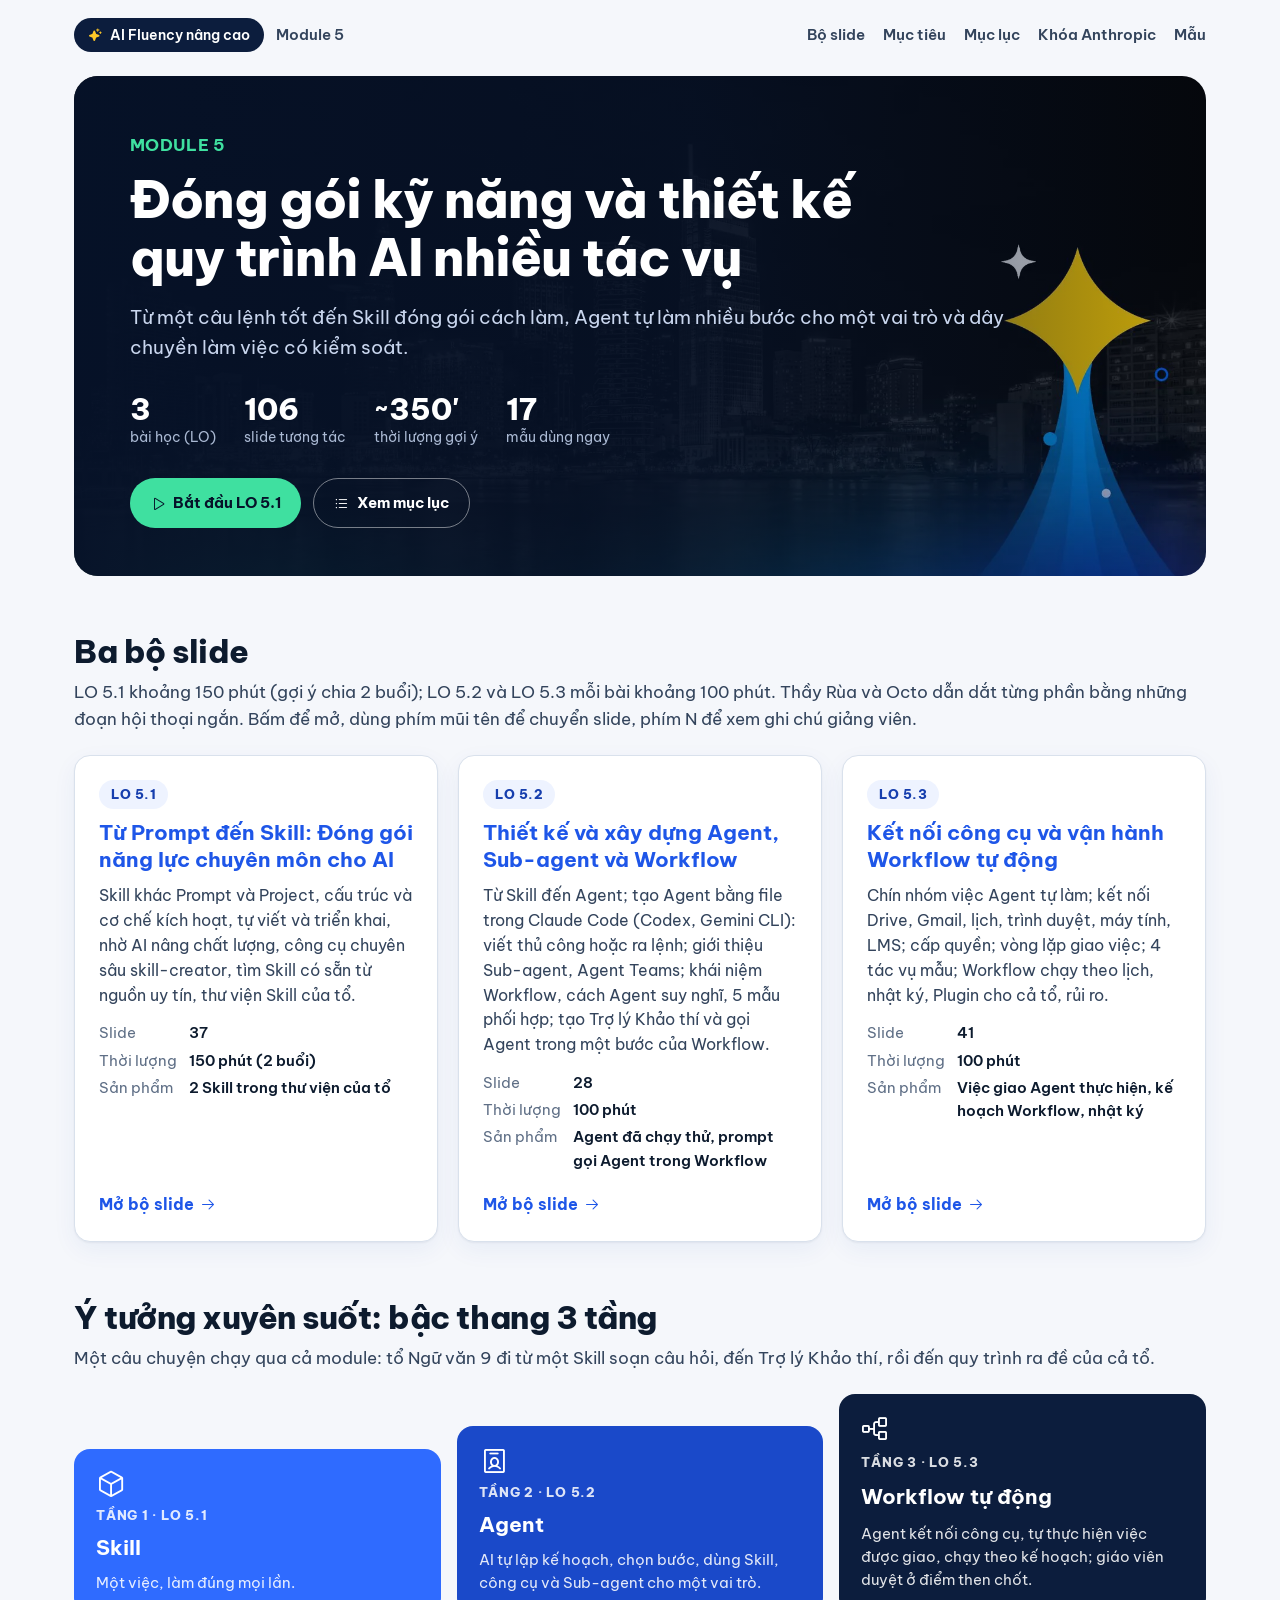
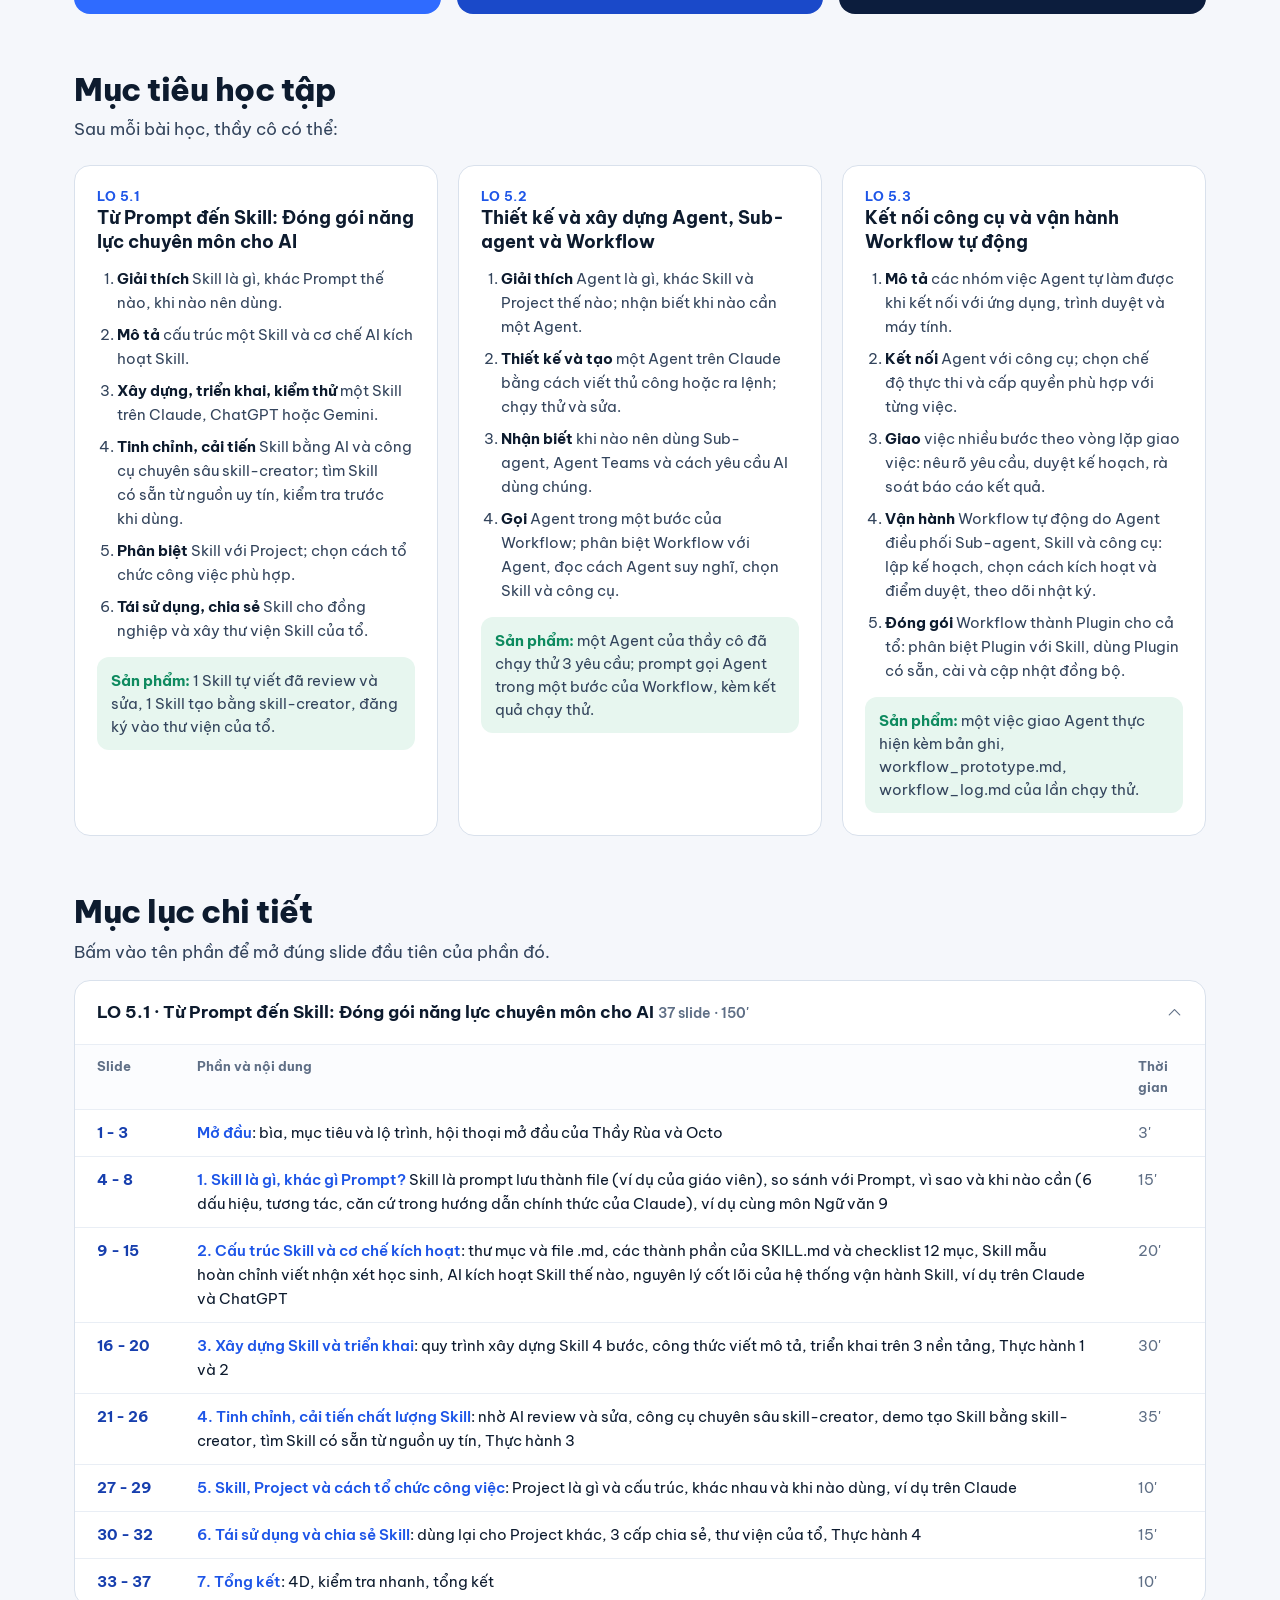
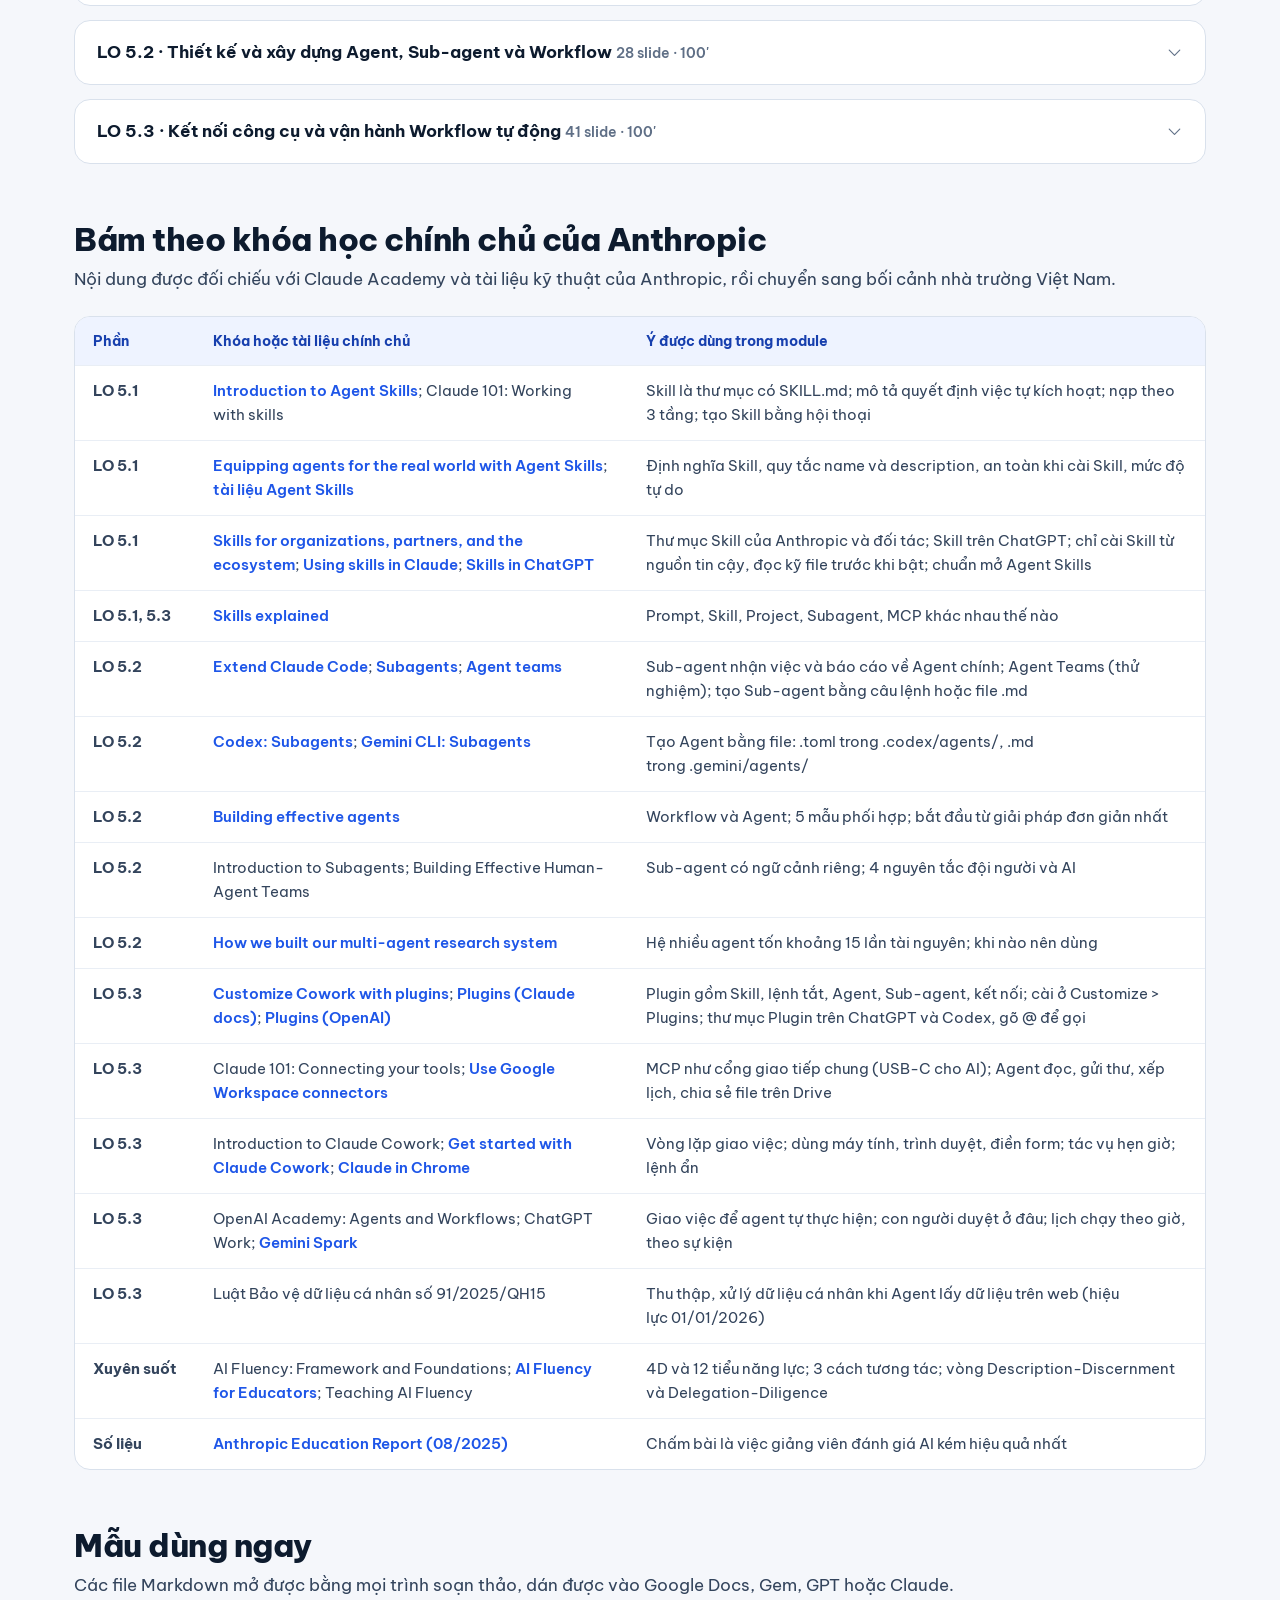
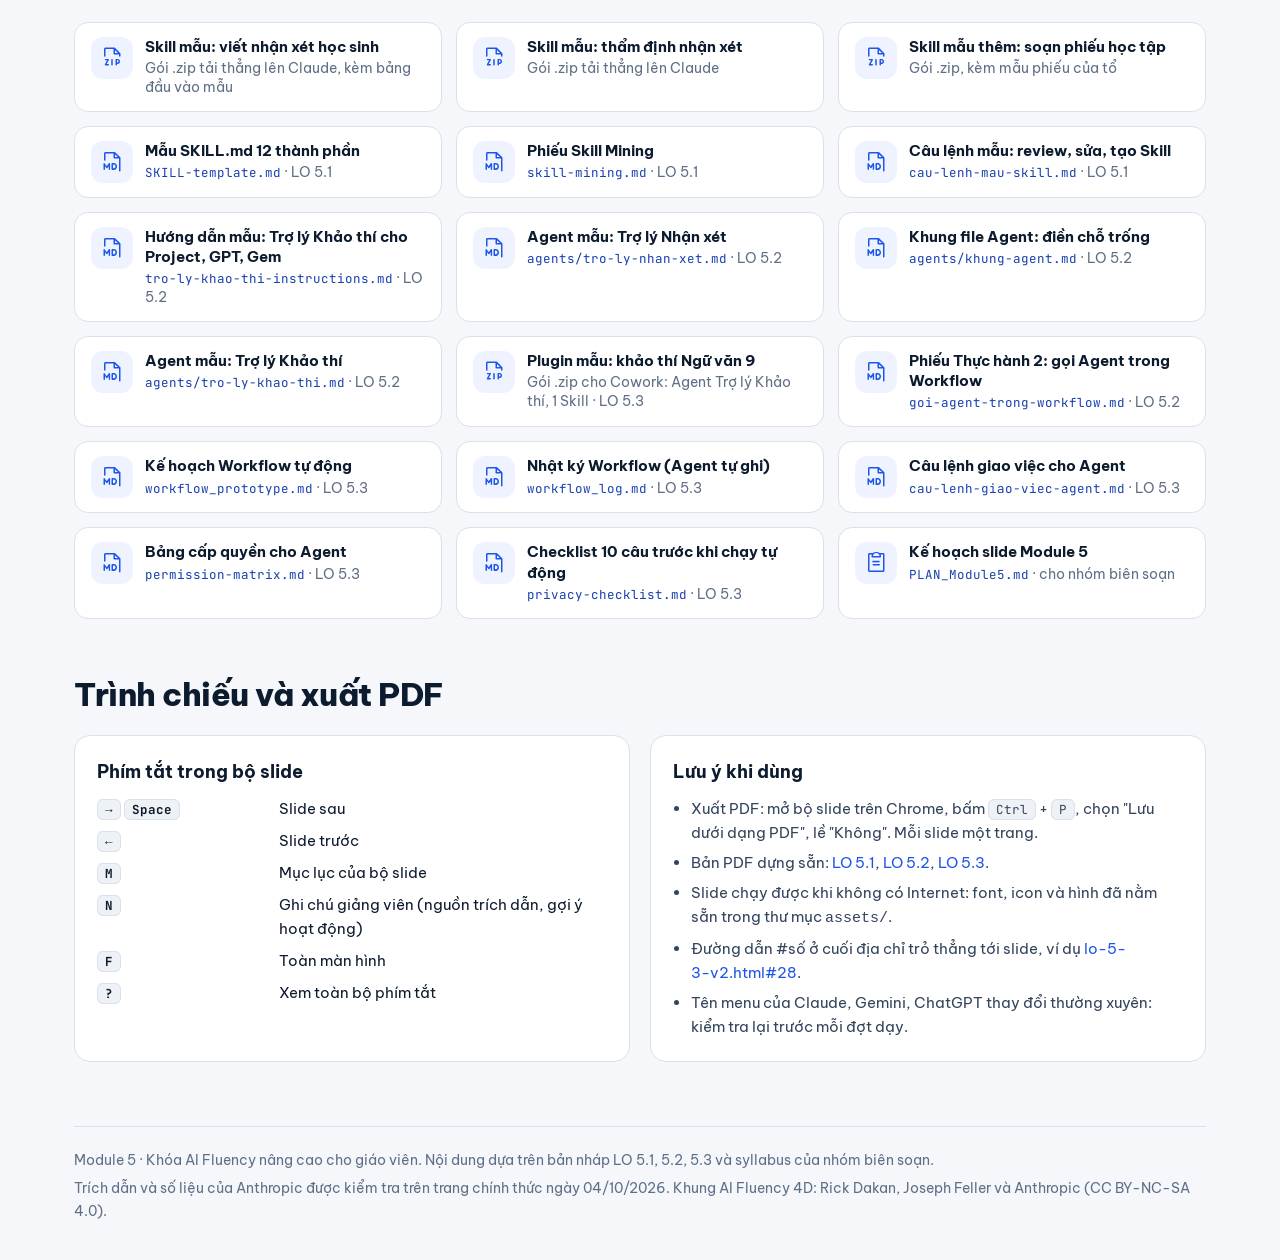
==== commit 5b4786b3: "Bộ slide web Module 5 (LO 5.1, 5.2, 5.3) Trang chủ module, ba bộ slide trình chiếu trên web, bản PDF" ====
--- a/ai-advanced/module-5/index.html
+++ b/ai-advanced/module-5/index.html
@@ -4,7 +4,7 @@
 <meta charset="utf-8">
 <meta name="viewport" content="width=device-width, initial-scale=1">
 <title>Module 5 · Đóng gói kỹ năng và quy trình AI</title>
-<meta name="description" content="Module 5 khóa AI Fluency nâng cao cho giáo viên: kỹ năng AI làm bài giảng có trắc nghiệm, trợ lý AI chấm bài, quy trình tự gửi bài và gửi điểm.">
+<meta name="description" content="Module 5 khóa AI Fluency nâng cao cho giáo viên: Skill, Agent và Workflow tự động.">
 <link rel="stylesheet" href="assets/css/hub.css">
 </head>
 <body>
@@ -18,51 +18,51 @@
   <section class="hero">
     <div class="lo">MODULE 5</div>
     <h1>Đóng gói kỹ năng và thiết&nbsp;kế quy trình AI nhiều tác&nbsp;vụ</h1>
-    <p class="sub">Một chuỗi việc của một tiết học: kỹ năng AI biến giáo án thành bài giảng có trắc nghiệm, trợ lý AI chấm và nhận xét từng em, rồi cả chuỗi tự gửi bài, nhắc nộp, gửi điểm; thầy cô duyệt ở những bước quan trọng.</p>
+    <p class="sub">Từ một câu lệnh tốt đến Skill đóng gói cách làm, Agent tự làm nhiều bước cho một vai trò và dây chuyền làm việc có kiểm soát.</p>
     <div class="stats">
       <div><b>3</b><span>bài học (LO)</span></div>
-      <div><b>97</b><span>slide</span></div>
-      <div><b>~260'</b><span>thời lượng gợi ý</span></div>
+      <div><b>106</b><span>slide tương tác</span></div>
+      <div><b>~350'</b><span>thời lượng gợi ý</span></div>
       <div><b>17</b><span>mẫu dùng ngay</span></div>
     </div>
-    <div class="cta"><a class="btn primary" href="lo-5-1-v4.html"><i class="ph ph-play"></i>Bắt đầu LO 5.1</a><a class="btn ghost" href="#muc-luc"><i class="ph ph-list-bullets"></i>Xem mục lục</a></div>
+    <div class="cta"><a class="btn primary" href="lo-5-1-v2.html"><i class="ph ph-play"></i>Bắt đầu LO 5.1</a><a class="btn ghost" href="#muc-luc"><i class="ph ph-list-bullets"></i>Xem mục lục</a></div>
   </section>
 
   <section class="block" id="bo-slide">
     <h2>Ba bộ slide</h2>
-    <p class="lead">Mỗi bài làm ra sản phẩm trước, làm mẫu từng bước với màn hình và kết quả AI tạo ra, rồi mới nhìn lại để hiểu và sửa cho đúng ý. Thầy Rùa và Octo dẫn dắt. Bấm để mở, dùng phím mũi tên để chuyển slide, phím N để xem ghi chú giảng viên.</p>
+    <p class="lead">LO 5.1 khoảng 150 phút (gợi ý chia 2 buổi); LO 5.2 và LO 5.3 mỗi bài khoảng 100 phút. Thầy Rùa và Octo dẫn dắt từng phần bằng những đoạn hội thoại ngắn. Bấm để mở, dùng phím mũi tên để chuyển slide, phím N để xem ghi chú giảng viên.</p>
     <div class="decks">
-      <a class="deck-card" href="lo-5-1-v4.html">
+      <a class="deck-card" href="lo-5-1-v2.html">
         <span class="tag">LO 5.1</span>
-        <h3>Biến giáo án thành bài giảng điện tử có trắc nghiệm</h3>
-        <p>Tạo kỹ năng AI (Skill) bằng trò chuyện; một câu ngắn ra trang bài giảng có lý thuyết, ví dụ, 10 câu trắc nghiệm; học sinh mở link làm bài, kết quả về Google Sheets. Nhìn lại kỹ năng gồm những gì, sửa ba lỗi hay gặp, chia sẻ cho cả tổ.</p>
-        <dl><dt>Slide</dt><dd>34</dd><dt>Thời lượng</dt><dd>90 phút</dd><dt>Sản phẩm</dt><dd>1 kỹ năng làm bài giảng có trắc nghiệm</dd></dl>
+        <h3>Từ Prompt đến Skill: Đóng gói năng lực chuyên môn cho AI</h3>
+        <p>Skill khác Prompt và Project, cấu trúc và cơ chế kích hoạt, tự viết và triển khai, nhờ AI nâng chất lượng, công cụ chuyên sâu skill-creator, tìm Skill có sẵn từ nguồn uy tín, thư viện Skill của tổ.</p>
+        <dl><dt>Slide</dt><dd>37</dd><dt>Thời lượng</dt><dd>150 phút (2 buổi)</dd><dt>Sản phẩm</dt><dd>2 Skill trong thư viện của tổ</dd></dl>
         <span class="open">Mở bộ slide <i class="ph ph-arrow-right"></i></span>
       </a>
-      <a class="deck-card" href="lo-5-2-v4.html">
+      <a class="deck-card" href="lo-5-2-v2.html">
         <span class="tag">LO 5.2</span>
-        <h3>Tạo trợ lý AI chấm bài và nhận xét cho cả lớp</h3>
-        <p>Một câu tạo trợ lý AI (Agent) trong Claude Code; trợ lý chấm phiếu nộp theo đáp án đã duyệt, nhận xét từng em, báo cáo câu cả lớp sai nhiều. Nhìn lại trợ lý là gì, sửa khi trợ lý làm sai, chia việc cho trợ lý con, đặt trợ lý vào quy trình.</p>
-        <dl><dt>Slide</dt><dd>30</dd><dt>Thời lượng</dt><dd>90 phút</dd><dt>Sản phẩm</dt><dd>1 trợ lý AI chấm bài và nhận xét</dd></dl>
+        <h3>Thiết kế và xây dựng Agent, Sub-agent và Workflow</h3>
+        <p>Từ Skill đến Agent; tạo Agent bằng file trong Claude Code (Codex, Gemini CLI): viết thủ công hoặc ra lệnh; giới thiệu Sub-agent, Agent Teams; khái niệm Workflow, cách Agent suy nghĩ, 5 mẫu phối hợp; tạo Trợ lý Khảo thí và gọi Agent trong một bước của Workflow.</p>
+        <dl><dt>Slide</dt><dd>28</dd><dt>Thời lượng</dt><dd>100 phút</dd><dt>Sản phẩm</dt><dd>Agent đã chạy thử, prompt gọi Agent trong Workflow</dd></dl>
         <span class="open">Mở bộ slide <i class="ph ph-arrow-right"></i></span>
       </a>
-      <a class="deck-card" href="lo-5-3-v4.html">
+      <a class="deck-card" href="lo-5-3-v2.html">
         <span class="tag">LO 5.3</span>
-        <h3>Tự động gửi bài, nhắc nộp và gửi điểm cho từng học sinh</h3>
-        <p>Kết nối Gmail, Google Drive; giao cho AI gửi điểm, nhận xét riêng từng em sau khi duyệt kế hoạch, xem thư mẫu, cho phép gửi. Viết chuỗi việc của một tiết thành quy trình tự động, hẹn giờ, đọc nhật ký, đóng gói cho cả tổ.</p>
-        <dl><dt>Slide</dt><dd>33</dd><dt>Thời lượng</dt><dd>80 phút</dd><dt>Sản phẩm</dt><dd>1 chuỗi việc tự chạy hằng tuần</dd></dl>
+        <h3>Kết nối công cụ và vận hành Workflow tự động</h3>
+        <p>Chín nhóm việc Agent tự làm; kết nối Drive, Gmail, lịch, trình duyệt, máy tính, LMS; cấp quyền; vòng lặp giao việc; 4 tác vụ mẫu; Workflow chạy theo lịch, nhật ký, Plugin cho cả tổ, rủi ro.</p>
+        <dl><dt>Slide</dt><dd>41</dd><dt>Thời lượng</dt><dd>100 phút</dd><dt>Sản phẩm</dt><dd>Việc giao Agent thực hiện, kế hoạch Workflow, nhật ký</dd></dl>
         <span class="open">Mở bộ slide <i class="ph ph-arrow-right"></i></span>
       </a>
     </div>
   </section>
 
   <section class="block">
-    <h2>Ý tưởng xuyên suốt: chuỗi việc của một tiết học</h2>
-    <p class="lead">Cả module đi theo một tiết Toán 6 (Phân số bằng nhau): mỗi bài làm thêm một khâu, sản phẩm bài trước là đầu vào của bài sau.</p>
+    <h2>Ý tưởng xuyên suốt: bậc thang 3 tầng</h2>
+    <p class="lead">Một câu chuyện chạy qua cả module: tổ Ngữ văn 9 đi từ một Skill soạn câu hỏi, đến Trợ lý Khảo thí, rồi đến quy trình ra đề của cả tổ.</p>
     <div class="tiers">
-      <div class="tier t1"><i class="ph ph-cube"></i><small>LO 5.1 · KỸ NĂNG AI</small><b>Bài giảng có trắc nghiệm</b><span>Giáo án vào, trang bài giảng ra; phiếu nộp của học sinh về Google Sheets.</span></div>
-      <div class="tier t2"><i class="ph ph-identification-badge"></i><small>LO 5.2 · TRỢ LÝ AI</small><b>Chấm và nhận xét</b><span>Trợ lý chấm theo đáp án đã duyệt, nhận xét từng em, báo cáo cả lớp; trợ lý con soát lại.</span></div>
-      <div class="tier t3"><i class="ph ph-tree-structure"></i><small>LO 5.3 · QUY TRÌNH TỰ ĐỘNG</small><b>Gửi bài, nhắc nộp, gửi điểm</b><span>Cả chuỗi chạy theo lịch; thầy cô xem thư mẫu và cho phép trước khi gửi điểm.</span></div>
+      <div class="tier t1"><i class="ph ph-cube"></i><small>TẦNG 1 · LO 5.1</small><b>Skill</b><span>Một việc, làm đúng mọi lần.</span></div>
+      <div class="tier t2"><i class="ph ph-identification-badge"></i><small>TẦNG 2 · LO 5.2</small><b>Agent</b><span>AI tự lập kế hoạch, chọn bước, dùng Skill, công cụ và Sub-agent cho một vai trò.</span></div>
+      <div class="tier t3"><i class="ph ph-tree-structure"></i><small>TẦNG 3 · LO 5.3</small><b>Workflow tự động</b><span>Agent kết nối công cụ, tự thực hiện việc được giao, chạy theo kế hoạch; giáo viên duyệt ở điểm then chốt.</span></div>
     </div>
   </section>
 
@@ -71,34 +71,37 @@
     <p class="lead">Sau mỗi bài học, thầy cô có thể:</p>
     <div class="objs">
       <div class="obj-col">
-        <h3><span>LO 5.1</span>Biến giáo án thành bài giảng điện tử có trắc nghiệm</h3>
+        <h3><span>LO 5.1</span>Từ Prompt đến Skill: Đóng gói năng lực chuyên môn cho AI</h3>
         <ol>
-          <li><b>Tạo</b> một kỹ năng AI biến giáo án thành trang bài giảng có trắc nghiệm; soát trang như học sinh, gửi link, xem kết quả trong Google Sheets.</li>
-          <li><b>Giải thích</b> kỹ năng AI là gì, khác câu lệnh thế nào, gồm những phần nào và AI chọn kỹ năng ra sao.</li>
-          <li><b>Sửa</b> kỹ năng khi chưa đúng ý: viết lại mô tả, thêm bước duyệt bảng đáp án, nhờ AI góp ý rồi tự quyết định, thử lại bằng 3 yêu cầu.</li>
-          <li><b>Dùng lại, chia sẻ</b> kỹ năng cho cả tổ; phân biệt kỹ năng với dự án; kiểm tra kỹ năng từ bên ngoài trước khi dùng.</li>
+          <li><b>Giải thích</b> Skill là gì, khác Prompt thế nào, khi nào nên dùng.</li>
+          <li><b>Mô tả</b> cấu trúc một Skill và cơ chế AI kích hoạt Skill.</li>
+          <li><b>Xây dựng, triển khai, kiểm thử</b> một Skill trên Claude, ChatGPT hoặc Gemini.</li>
+          <li><b>Tinh chỉnh, cải tiến</b> Skill bằng AI và công cụ chuyên sâu skill-creator; tìm Skill có sẵn từ nguồn uy tín, kiểm tra trước khi dùng.</li>
+          <li><b>Phân biệt</b> Skill với Project; chọn cách tổ chức công việc phù hợp.</li>
+          <li><b>Tái sử dụng, chia sẻ</b> Skill cho đồng nghiệp và xây thư viện Skill của tổ.</li>
         </ol>
-        <div class="prod"><b>Sản phẩm:</b> 1 kỹ năng làm bài giảng có trắc nghiệm (bản 1.1 sau khi sửa), 1 trang bài giảng đã gửi học sinh.</div>
+        <div class="prod"><b>Sản phẩm:</b> 1 Skill tự viết đã review và sửa, 1 Skill tạo bằng skill-creator, đăng ký vào thư viện của tổ.</div>
       </div>
       <div class="obj-col">
-        <h3><span>LO 5.2</span>Tạo trợ lý AI chấm bài và nhận xét cho cả lớp</h3>
+        <h3><span>LO 5.2</span>Thiết kế và xây dựng Agent, Sub-agent và Workflow</h3>
         <ol>
-          <li><b>Tạo</b> một trợ lý AI trong Claude Code bằng một câu; đọc lại công cụ, cách làm, điều không làm; giao việc và duyệt 3 bản nháp.</li>
-          <li><b>Giải thích</b> trợ lý AI là gì, ba thành phần, và khi nào chưa cần đến trợ lý.</li>
-          <li><b>Sửa</b> trợ lý khi làm sai: xem từng bước trợ lý đã làm, sửa đúng phần hướng dẫn bằng một câu, chạy lại.</li>
-          <li><b>Chia việc</b> cho trợ lý con và đặt trợ lý vào một bước của quy trình.</li>
+          <li><b>Giải thích</b> Agent là gì, khác Skill và Project thế nào; nhận biết khi nào cần một Agent.</li>
+          <li><b>Thiết kế và tạo</b> một Agent trên Claude bằng cách viết thủ công hoặc ra lệnh; chạy thử và sửa.</li>
+          <li><b>Nhận biết</b> khi nào nên dùng Sub-agent, Agent Teams và cách yêu cầu AI dùng chúng.</li>
+          <li><b>Gọi</b> Agent trong một bước của Workflow; phân biệt Workflow với Agent, đọc cách Agent suy nghĩ, chọn Skill và công cụ.</li>
         </ol>
-        <div class="prod"><b>Sản phẩm:</b> 1 trợ lý chấm bài đã chạy thử 3 câu; bảng điểm, nhận xét, báo cáo của một lớp.</div>
+        <div class="prod"><b>Sản phẩm:</b> một Agent của thầy cô đã chạy thử 3 yêu cầu; prompt gọi Agent trong một bước của Workflow, kèm kết quả chạy thử.</div>
       </div>
       <div class="obj-col">
-        <h3><span>LO 5.3</span>Tự động gửi bài, nhắc nộp và gửi điểm cho từng học sinh</h3>
+        <h3><span>LO 5.3</span>Kết nối công cụ và vận hành Workflow tự động</h3>
         <ol>
-          <li><b>Kết nối</b> AI với Gmail, Google Drive và thư mục trên máy; kiểm tra bằng câu hỏi đọc trước khi giao việc.</li>
-          <li><b>Giao việc</b> gửi điểm, nhận xét riêng từng em: chế độ Plan, duyệt kế hoạch, xem thư mẫu, cho phép gửi; chọn quyền cho từng loại việc.</li>
-          <li><b>Vận hành</b> quy trình tự động cho chuỗi việc của một tiết: file kế hoạch, hẹn giờ, đọc nhật ký, sửa từ gốc.</li>
-          <li><b>Đóng gói</b> cả chuỗi thành gói mở rộng (Plugin) cho cả tổ; nhận biết rủi ro khi AI tự làm.</li>
+          <li><b>Mô tả</b> các nhóm việc Agent tự làm được khi kết nối với ứng dụng, trình duyệt và máy tính.</li>
+          <li><b>Kết nối</b> Agent với công cụ; chọn chế độ thực thi và cấp quyền phù hợp với từng việc.</li>
+          <li><b>Giao</b> việc nhiều bước theo vòng lặp giao việc: nêu rõ yêu cầu, duyệt kế hoạch, rà soát báo cáo kết quả.</li>
+          <li><b>Vận hành</b> Workflow tự động do Agent điều phối Sub-agent, Skill và công cụ: lập kế hoạch, chọn cách kích hoạt và điểm duyệt, theo dõi nhật ký.</li>
+          <li><b>Đóng gói</b> Workflow thành Plugin cho cả tổ: phân biệt Plugin với Skill, dùng Plugin có sẵn, cài và cập nhật đồng bộ.</li>
         </ol>
-        <div class="prod"><b>Sản phẩm:</b> 1 chuỗi việc tự chạy hằng tuần: ke-hoach-tiet-hoc.md, tác vụ hẹn giờ, nhật ký lần chạy thử.</div>
+        <div class="prod"><b>Sản phẩm:</b> một việc giao Agent thực hiện kèm bản ghi, workflow_prototype.md, workflow_log.md của lần chạy thử.</div>
       </div>
     </div>
   </section>
@@ -108,45 +111,48 @@
     <p class="lead">Bấm vào tên phần để mở đúng slide đầu tiên của phần đó.</p>
 
     <details class="toc" open>
-      <summary><span>LO 5.1 · Biến giáo án thành bài giảng điện tử có trắc nghiệm <small>34 slide · 90'</small></span><i class="ph ph-caret-down"></i></summary>
+      <summary><span>LO 5.1 · Từ Prompt đến Skill: Đóng gói năng lực chuyên môn cho AI <small>37 slide · 150'</small></span><i class="ph ph-caret-down"></i></summary>
       <table class="toc-table">
         <thead><tr><th>Slide</th><th>Phần và nội dung</th><th>Thời gian</th></tr></thead>
         <tbody>
-          <tr><td>1 - 4</td><td><a href="lo-5-1-v4.html#1">Mở đầu</a>: bìa, mục tiêu, hội thoại mở đầu, sản phẩm hôm nay (giáo án, trang bài giảng, Google Sheets)</td><td>5'</td></tr>
-          <tr><td>5 - 12</td><td><a href="lo-5-1-v4.html#5">1. Làm ngay</a>: chuẩn bị (tài khoản, giáo án, Google Form nộp bài), 6 bước từ gõ yêu cầu đến gửi link và xem kết quả, Thực hành 1</td><td>35'</td></tr>
-          <tr><td>13 - 17</td><td><a href="lo-5-1-v4.html#13">2. Nhìn lại: kỹ năng AI là gì</a>: định nghĩa, câu lệnh ở Bước 1 thành SKILL.md, vì sao AI tự dùng kỹ năng, khi nào nên đóng gói</td><td>15'</td></tr>
-          <tr><td>18 - 25</td><td><a href="lo-5-1-v4.html#18">3. Sửa cho đúng ý</a>: ba lỗi hay gặp và cách sửa kỹ năng đã lưu, viết mô tả, bảng đáp án để duyệt, nhờ AI góp ý, thử lại 3 yêu cầu, Thực hành 2</td><td>25'</td></tr>
-          <tr><td>26 - 28</td><td><a href="lo-5-1-v4.html#26">4. Dùng lại và chia sẻ</a>: kỹ năng, dự án và thư viện của tổ, kỹ năng từ bên ngoài và nền tảng khác</td><td>5'</td></tr>
-          <tr><td>29 - 34</td><td><a href="lo-5-1-v4.html#29">5. Tổng kết</a>: vai trò của giáo viên, tổng kết bài, câu hỏi ôn tập, khung 4D</td><td>5'</td></tr>
+          <tr><td>1 - 3</td><td><a href="lo-5-1-v2.html#1">Mở đầu</a>: bìa, mục tiêu và lộ trình, hội thoại mở đầu của Thầy Rùa và Octo</td><td>3'</td></tr>
+          <tr><td>4 - 8</td><td><a href="lo-5-1-v2.html#4">1. Skill là gì, khác gì Prompt?</a> Skill là prompt lưu thành file (ví dụ của giáo viên), so sánh với Prompt, vì sao và khi nào cần (6 dấu hiệu, tương tác, căn cứ trong hướng dẫn chính thức của Claude), ví dụ cùng môn Ngữ văn 9</td><td>15'</td></tr>
+          <tr><td>9 - 15</td><td><a href="lo-5-1-v2.html#9">2. Cấu trúc Skill và cơ chế kích hoạt</a>: thư mục và file .md, các thành phần của SKILL.md và checklist 12 mục, Skill mẫu hoàn chỉnh viết nhận xét học sinh, AI kích hoạt Skill thế nào, nguyên lý cốt lõi của hệ thống vận hành Skill, ví dụ trên Claude và ChatGPT</td><td>20'</td></tr>
+          <tr><td>16 - 20</td><td><a href="lo-5-1-v2.html#16">3. Xây dựng Skill và triển khai</a>: quy trình xây dựng Skill 4 bước, công thức viết mô tả, triển khai trên 3 nền tảng, Thực hành 1 và 2</td><td>30'</td></tr>
+          <tr><td>21 - 26</td><td><a href="lo-5-1-v2.html#21">4. Tinh chỉnh, cải tiến chất lượng Skill</a>: nhờ AI review và sửa, công cụ chuyên sâu skill-creator, demo tạo Skill bằng skill-creator, tìm Skill có sẵn từ nguồn uy tín, Thực hành 3</td><td>35'</td></tr>
+          <tr><td>27 - 29</td><td><a href="lo-5-1-v2.html#27">5. Skill, Project và cách tổ chức công việc</a>: Project là gì và cấu trúc, khác nhau và khi nào dùng, ví dụ trên Claude</td><td>10'</td></tr>
+          <tr><td>30 - 32</td><td><a href="lo-5-1-v2.html#30">6. Tái sử dụng và chia sẻ Skill</a>: dùng lại cho Project khác, 3 cấp chia sẻ, thư viện của tổ, Thực hành 4</td><td>15'</td></tr>
+          <tr><td>33 - 37</td><td><a href="lo-5-1-v2.html#33">7. Tổng kết</a>: 4D, kiểm tra nhanh, tổng kết</td><td>10'</td></tr>
         </tbody>
       </table>
     </details>
 
     <details class="toc">
-      <summary><span>LO 5.2 · Tạo trợ lý AI chấm bài và nhận xét cho cả lớp <small>30 slide · 90'</small></span><i class="ph ph-caret-down"></i></summary>
+      <summary><span>LO 5.2 · Thiết kế và xây dựng Agent, Sub-agent và Workflow <small>28 slide · 100'</small></span><i class="ph ph-caret-down"></i></summary>
       <table class="toc-table">
         <thead><tr><th>Slide</th><th>Phần và nội dung</th><th>Thời gian</th></tr></thead>
         <tbody>
-          <tr><td>1 - 4</td><td><a href="lo-5-2-v4.html#1">Mở đầu</a>: bìa, mục tiêu, hội thoại mở đầu, sản phẩm hôm nay (phiếu nộp vào, ba bản nháp ra)</td><td>5'</td></tr>
-          <tr><td>5 - 11</td><td><a href="lo-5-2-v4.html#5">1. Làm ngay</a>: chuẩn bị thư mục, 5 bước từ mở thư mục đến duyệt bảng điểm, nhận xét, báo cáo, Thực hành 1</td><td>30'</td></tr>
-          <tr><td>12 - 15</td><td><a href="lo-5-2-v4.html#12">2. Nhìn lại: trợ lý AI là gì</a>: định nghĩa qua vòng làm việc ở Bước 4, khi nào chưa cần trợ lý, ba thành phần trong file vừa tạo</td><td>15'</td></tr>
-          <tr><td>16 - 19</td><td><a href="lo-5-2-v4.html#16">3. Khi trợ lý làm sai</a>: xem trợ lý đã làm gì, sửa đúng phần hướng dẫn bằng một câu, Thực hành 2</td><td>20'</td></tr>
-          <tr><td>20 - 24</td><td><a href="lo-5-2-v4.html#20">4. Chia việc, đặt vào quy trình</a>: trợ lý con, làm mẫu 3 trợ lý con soát bảng điểm, trợ lý trong quy trình, 3 cách gọi trợ lý</td><td>15'</td></tr>
-          <tr><td>25 - 30</td><td><a href="lo-5-2-v4.html#25">5. Tổng kết</a>: vai trò của giáo viên, tổng kết bài, câu hỏi ôn tập, khung 4D</td><td>5'</td></tr>
+          <tr><td>1 - 3</td><td><a href="lo-5-2-v2.html#1">Mở đầu</a>: bìa, mục tiêu và lộ trình, hội thoại mở đầu của Thầy Rùa và Octo</td><td>3'</td></tr>
+          <tr><td>4 - 7</td><td><a href="lo-5-2-v2.html#4">1. Từ Skill đến Agent</a>: từ một việc đến một vai trò, khi nào cần một Agent, Trợ lý Khảo thí Tổ Ngữ văn 9, tạo Agent trên 3 nền tảng: Claude Code, Codex, Gemini CLI</td><td>12'</td></tr>
+          <tr><td>8 - 12</td><td><a href="lo-5-2-v2.html#8">2. Thiết kế và xây dựng Agent</a>: ba thành phần cốt lõi của một Agent, cấu trúc file Agent, viết thủ công hoặc ra lệnh, Thực hành 1 (kèm 3 yêu cầu thử)</td><td>32'</td></tr>
+          <tr><td>13 - 16</td><td><a href="lo-5-2-v2.html#13">3. Sub-agent và Agent Teams (giới thiệu)</a>: Agent chính chia việc, nhận lại bản tóm tắt; hai cách tạo Sub-agent; Agent Teams; ví dụ theo cấp học</td><td>11'</td></tr>
+          <tr><td>17 - 23</td><td><a href="lo-5-2-v2.html#17">4. Agent trong Workflow</a>: Workflow là gì, khác Agent thế nào; Agent suy nghĩ thế nào (thinking); 5 mẫu phối hợp; tạo Trợ lý Khảo thí: file Agent; gọi Agent trong một bước của Workflow; Thực hành 2</td><td>35'</td></tr>
+          <tr><td>24 - 28</td><td><a href="lo-5-2-v2.html#24">5. Tổng kết</a>: 4D, kiểm tra nhanh, tổng kết</td><td>7'</td></tr>
         </tbody>
       </table>
     </details>
 
     <details class="toc">
-      <summary><span>LO 5.3 · Tự động gửi bài, nhắc nộp và gửi điểm cho từng học sinh <small>33 slide · 80'</small></span><i class="ph ph-caret-down"></i></summary>
+      <summary><span>LO 5.3 · Kết nối công cụ và vận hành Workflow tự động <small>41 slide · 100'</small></span><i class="ph ph-caret-down"></i></summary>
       <table class="toc-table">
         <thead><tr><th>Slide</th><th>Phần và nội dung</th><th>Thời gian</th></tr></thead>
         <tbody>
-          <tr><td>1 - 4</td><td><a href="lo-5-3-v4.html#1">Mở đầu</a>: bìa, mục tiêu, hội thoại mở đầu, sản phẩm hôm nay (một tuần thư AI gửi thay cô)</td><td>5'</td></tr>
-          <tr><td>5 - 8</td><td><a href="lo-5-3-v4.html#5">1. Kết nối</a>: kết nối Gmail, Google Drive, kiểm tra bằng 2 câu ngắn, ba đường kết nối</td><td>10'</td></tr>
-          <tr><td>9 - 17</td><td><a href="lo-5-3-v4.html#9">2. Giao việc: gửi điểm cho từng em</a>: từ trò chuyện sang giao việc, 4 bước Plan, duyệt kế hoạch, xem thư mẫu, cho phép gửi, vòng làm việc, chế độ và cấp quyền, Thực hành 1</td><td>30'</td></tr>
-          <tr><td>18 - 27</td><td><a href="lo-5-3-v4.html#18">3. Cho cả chuỗi tự chạy</a>: quy trình tự động, file kế hoạch, kích hoạt, hẹn giờ, một tuần chạy thật, nhật ký, rủi ro, gói mở rộng cho tổ, Thực hành 2</td><td>30'</td></tr>
-          <tr><td>28 - 33</td><td><a href="lo-5-3-v4.html#28">4. Tổng kết</a>: vai trò của giáo viên, tổng kết bài, câu hỏi ôn tập, khung 4D</td><td>5'</td></tr>
+          <tr><td>1 - 3</td><td><a href="lo-5-3-v2.html#1">Mở đầu</a>: bìa, mục tiêu và lộ trình, hội thoại mở đầu của Thầy Rùa và Octo</td><td>3'</td></tr>
+          <tr><td>4 - 6</td><td><a href="lo-5-3-v2.html#4">1. Agent tự làm được những gì</a>: từ trò chuyện sang giao việc, chín nhóm việc, một tuần làm việc cùng Agent</td><td>15'</td></tr>
+          <tr><td>7 - 10</td><td><a href="lo-5-3-v2.html#7">2. Kết nối công cụ</a>: ba đường kết nối qua giao thức MCP, Agent trên Claude, ChatGPT, Gemini, Thực hành 1: chuẩn bị kết nối, bước khởi đầu</td><td>14'</td></tr>
+          <tr><td>11 - 19</td><td><a href="lo-5-3-v2.html#11">3. Giao việc, ủy quyền cho Agent tự thực hiện</a>: vòng lặp giao việc (giao việc, lập kế hoạch, Agent tự làm và xin quyền, xong), chế độ thực thi trên Claude, ChatGPT, Gemini, phân quyền cho Agent, 4 tác vụ mẫu kèm prompt và cách Agent chọn công cụ (nghiên cứu, bài giảng lên LMS, khảo sát, tự lập lịch), Thực hành 2</td><td>35'</td></tr>
+          <tr><td>20 - 36</td><td><a href="lo-5-3-v2.html#20">4. Vận hành Workflow tự động</a>: Workflow đầy đủ ghép Skill, Agent, Sub-agent, Workflow mẫu đánh giá cuối kỳ, file kế hoạch và prompt cho Agent chính, nội dung file workflow_prototype.md, ba cách đưa kế hoạch cho Agent (mô tả trong prompt, AI tạo file .md, chụp ảnh), kích hoạt Workflow, nhật ký và cải tiến, vì sao cần đóng gói thành Plugin, Plugin khác Skill thế nào, dùng Plugin thế nào và Plugin có sẵn trên Claude, ChatGPT, đóng gói Plugin, rủi ro, Thực hành 3</td><td>30'</td></tr>
+          <tr><td>37 - 41</td><td><a href="lo-5-3-v2.html#37">5. Tổng kết Module 5</a>: 4D, kiểm tra nhanh, nội dung cốt lõi của Skill, Agent, Workflow tự động</td><td>8'</td></tr>
         </tbody>
       </table>
     </details>
@@ -161,15 +167,15 @@
         <tr><td>LO 5.1</td><td><a href="https://academy.claude.com/courses" target="_blank" rel="noopener">Introduction to Agent Skills</a>; Claude 101: Working with skills</td><td>Skill là thư mục có SKILL.md; mô tả quyết định việc tự kích hoạt; nạp theo 3 tầng; tạo Skill bằng hội thoại</td></tr>
         <tr><td>LO 5.1</td><td><a href="https://www.anthropic.com/engineering/equipping-agents-for-the-real-world-with-agent-skills" target="_blank" rel="noopener">Equipping agents for the real world with Agent Skills</a>; <a href="https://platform.claude.com/docs/en/agents-and-tools/agent-skills/overview" target="_blank" rel="noopener">tài liệu Agent Skills</a></td><td>Định nghĩa Skill, quy tắc name và description, an toàn khi cài Skill, mức độ tự do</td></tr>
         <tr><td>LO 5.1</td><td><a href="https://claude.com/blog/organization-skills-and-directory" target="_blank" rel="noopener">Skills for organizations, partners, and the ecosystem</a>; <a href="https://support.claude.com/en/articles/12512180-using-skills-in-claude" target="_blank" rel="noopener">Using skills in Claude</a>; <a href="https://help.openai.com/en/articles/20001066-skills-in-chatgpt" target="_blank" rel="noopener">Skills in ChatGPT</a></td><td>Thư mục Skill của Anthropic và đối tác; Skill trên ChatGPT; chỉ cài Skill từ nguồn tin cậy, đọc kỹ file trước khi bật; chuẩn mở Agent Skills</td></tr>
-        <tr><td>LO 5.1, 5.3</td><td><a href="https://claude.com/blog/skills-explained" target="_blank" rel="noopener">Skills explained</a></td><td>Câu lệnh, kỹ năng, dự án, trợ lý con và kết nối khác nhau thế nào</td></tr>
-        <tr><td>LO 5.2</td><td><a href="https://code.claude.com/docs/en/features-overview" target="_blank" rel="noopener">Extend Claude Code</a>; <a href="https://code.claude.com/docs/en/sub-agents" target="_blank" rel="noopener">Subagents</a></td><td>Trợ lý con nhận việc trong ngữ cảnh riêng, báo cáo tóm tắt về trợ lý chính; tạo bằng câu lệnh hoặc file .md; gọi theo tên, gõ @, để Claude tự gọi</td></tr>
+        <tr><td>LO 5.1, 5.3</td><td><a href="https://claude.com/blog/skills-explained" target="_blank" rel="noopener">Skills explained</a></td><td>Prompt, Skill, Project, Subagent, MCP khác nhau thế nào</td></tr>
+        <tr><td>LO 5.2</td><td><a href="https://code.claude.com/docs/en/features-overview" target="_blank" rel="noopener">Extend Claude Code</a>; <a href="https://code.claude.com/docs/en/sub-agents" target="_blank" rel="noopener">Subagents</a>; <a href="https://code.claude.com/docs/en/agent-teams" target="_blank" rel="noopener">Agent teams</a></td><td>Sub-agent nhận việc và báo cáo về Agent chính; Agent Teams (thử nghiệm); tạo Sub-agent bằng câu lệnh hoặc file .md</td></tr>
         <tr><td>LO 5.2</td><td><a href="https://learn.chatgpt.com/docs/agent-configuration/subagents" target="_blank" rel="noopener">Codex: Subagents</a>; <a href="https://geminicli.com/docs/core/subagents/" target="_blank" rel="noopener">Gemini CLI: Subagents</a></td><td>Tạo Agent bằng file: .toml trong .codex/agents/, .md trong .gemini/agents/</td></tr>
         <tr><td>LO 5.2</td><td><a href="https://www.anthropic.com/engineering/building-effective-agents" target="_blank" rel="noopener">Building effective agents</a></td><td>Workflow và Agent; 5 mẫu phối hợp; bắt đầu từ giải pháp đơn giản nhất</td></tr>
         <tr><td>LO 5.2</td><td>Introduction to Subagents; Building Effective Human-Agent Teams</td><td>Sub-agent có ngữ cảnh riêng; 4 nguyên tắc đội người và AI</td></tr>
         <tr><td>LO 5.2</td><td><a href="https://www.anthropic.com/engineering/multi-agent-research-system" target="_blank" rel="noopener">How we built our multi-agent research system</a></td><td>Hệ nhiều agent tốn khoảng 15 lần tài nguyên; khi nào nên dùng</td></tr>
         <tr><td>LO 5.3</td><td><a href="https://claude.com/blog/cowork-plugins" target="_blank" rel="noopener">Customize Cowork with plugins</a>; <a href="https://claude.com/docs/plugins/overview" target="_blank" rel="noopener">Plugins (Claude docs)</a>; <a href="https://learn.chatgpt.com/docs/plugins" target="_blank" rel="noopener">Plugins (OpenAI)</a></td><td>Plugin gồm Skill, lệnh tắt, Agent, Sub-agent, kết nối; cài ở Customize &gt; Plugins; thư mục Plugin trên ChatGPT và Codex, gõ @ để gọi</td></tr>
-        <tr><td>LO 5.3</td><td>Claude 101: Connecting your tools; <a href="https://support.claude.com/en/articles/10166901-use-google-workspace-connectors" target="_blank" rel="noopener">Use Google Workspace connectors</a></td><td>Kết nối Gmail, Drive bật một lần; AI đọc file, soạn thư, gửi khi được cho phép (có tài khoản kết nối chỉ tạo thư nháp)</td></tr>
-        <tr><td>LO 5.3</td><td>Introduction to Claude Cowork; <a href="https://support.claude.com/en/articles/13345190-get-started-with-claude-cowork" target="_blank" rel="noopener">Get started with Claude Cowork</a>; <a href="https://support.claude.com/en/articles/12012173-get-started-with-claude-in-chrome" target="_blank" rel="noopener">Claude in Chrome</a></td><td>Vòng lặp giao việc; dùng máy tính, trình duyệt; tác vụ hẹn giờ chỉ chạy khi máy đang mở, lỡ giờ thì chạy bù; lệnh ẩn</td></tr>
+        <tr><td>LO 5.3</td><td>Claude 101: Connecting your tools; <a href="https://support.claude.com/en/articles/10166901-use-google-workspace-connectors" target="_blank" rel="noopener">Use Google Workspace connectors</a></td><td>MCP như cổng giao tiếp chung (USB-C cho AI); Agent đọc, gửi thư, xếp lịch, chia sẻ file trên Drive</td></tr>
+        <tr><td>LO 5.3</td><td>Introduction to Claude Cowork; <a href="https://support.claude.com/en/articles/13345190-get-started-with-claude-cowork" target="_blank" rel="noopener">Get started with Claude Cowork</a>; <a href="https://support.claude.com/en/articles/12012173-get-started-with-claude-in-chrome" target="_blank" rel="noopener">Claude in Chrome</a></td><td>Vòng lặp giao việc; dùng máy tính, trình duyệt, điền form; tác vụ hẹn giờ; lệnh ẩn</td></tr>
         <tr><td>LO 5.3</td><td>OpenAI Academy: Agents and Workflows; ChatGPT Work; <a href="https://support.google.com/gemini/answer/16596215" target="_blank" rel="noopener">Gemini Spark</a></td><td>Giao việc để agent tự thực hiện; con người duyệt ở đâu; lịch chạy theo giờ, theo sự kiện</td></tr>
         <tr><td>LO 5.3</td><td>Luật Bảo vệ dữ liệu cá nhân số 91/2025/QH15</td><td>Thu thập, xử lý dữ liệu cá nhân khi Agent lấy dữ liệu trên web (hiệu lực 01/01/2026)</td></tr>
         <tr><td>Xuyên suốt</td><td>AI Fluency: Framework and Foundations; <a href="https://academy.claude.com/courses/ai-fluency-for-educators" target="_blank" rel="noopener">AI Fluency for Educators</a>; Teaching AI Fluency</td><td>4D và 12 tiểu năng lực; 3 cách tương tác; vòng Description-Discernment và Delegation-Diligence</td></tr>
@@ -221,10 +227,9 @@
         <h3>Lưu ý khi dùng</h3>
         <ul>
           <li>Xuất PDF: mở bộ slide trên Chrome, bấm <kbd>Ctrl</kbd> + <kbd>P</kbd>, chọn "Lưu dưới dạng PDF", lề "Không". Mỗi slide một trang.</li>
-          <li>Bản PDF dựng sẵn: <a href="pdf/lo-5-1-v4.pdf">LO 5.1</a>, <a href="pdf/lo-5-2-v4.pdf">LO 5.2</a>, <a href="pdf/lo-5-3-v4.pdf">LO 5.3</a>.</li>
+          <li>Bản PDF dựng sẵn: <a href="pdf/lo-5-1-v2.pdf">LO 5.1</a>, <a href="pdf/lo-5-2-v2.pdf">LO 5.2</a>, <a href="pdf/lo-5-3-v2.pdf">LO 5.3</a>.</li>
           <li>Slide chạy được khi không có Internet: font, icon và hình đã nằm sẵn trong thư mục <code>assets/</code>.</li>
-          <li>Đường dẫn #số ở cuối địa chỉ trỏ thẳng tới slide, ví dụ <a href="lo-5-3-v4.html#12">lo-5-3-v4.html#12</a>.</li>
-          <li>Bản trước vẫn mở được: bản 3 (<a href="lo-5-1-v3.html">5.1</a>, <a href="lo-5-2-v3.html">5.2</a>, <a href="lo-5-3-v3.html">5.3</a>), bản 2 và bản 1 cùng thư mục.</li>
+          <li>Đường dẫn #số ở cuối địa chỉ trỏ thẳng tới slide, ví dụ <a href="lo-5-3-v2.html#28">lo-5-3-v2.html#28</a>.</li>
           <li>Tên menu của Claude, Gemini, ChatGPT thay đổi thường xuyên: kiểm tra lại trước mỗi đợt dạy.</li>
         </ul>
       </div>
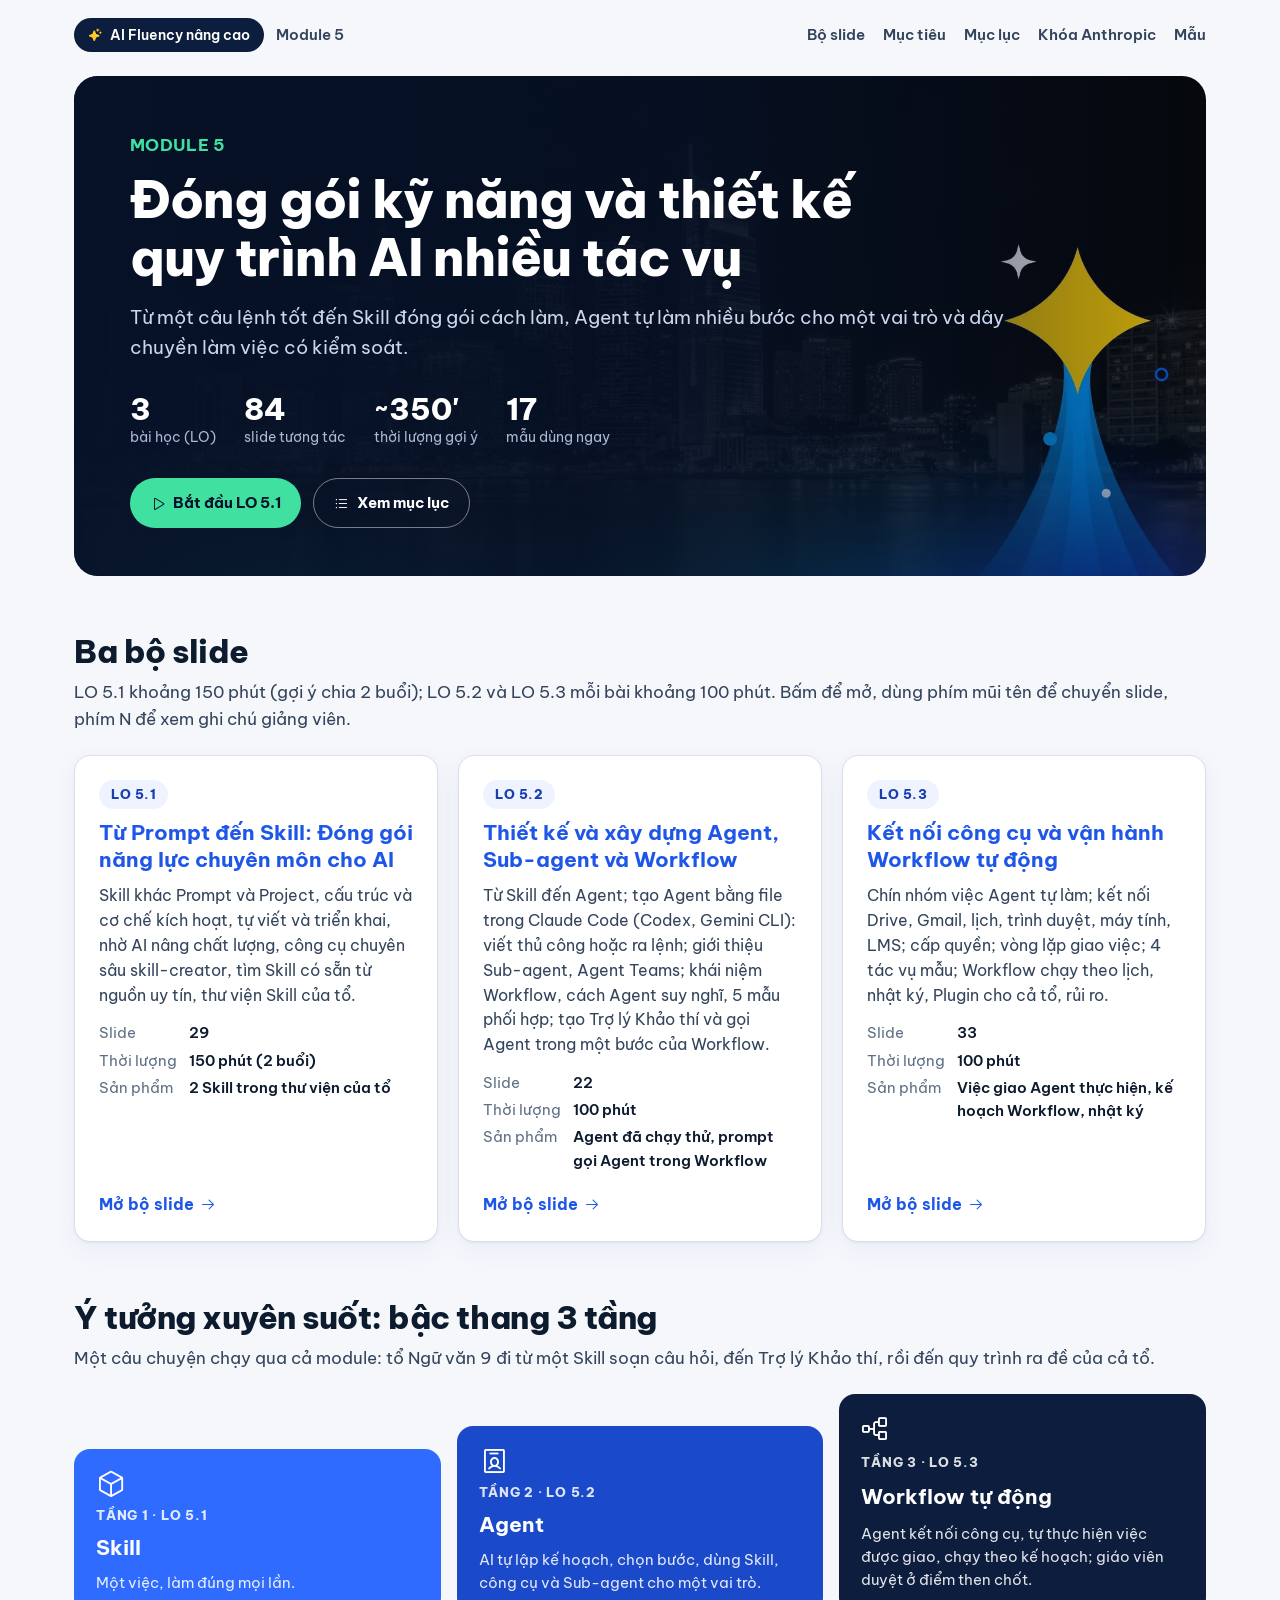
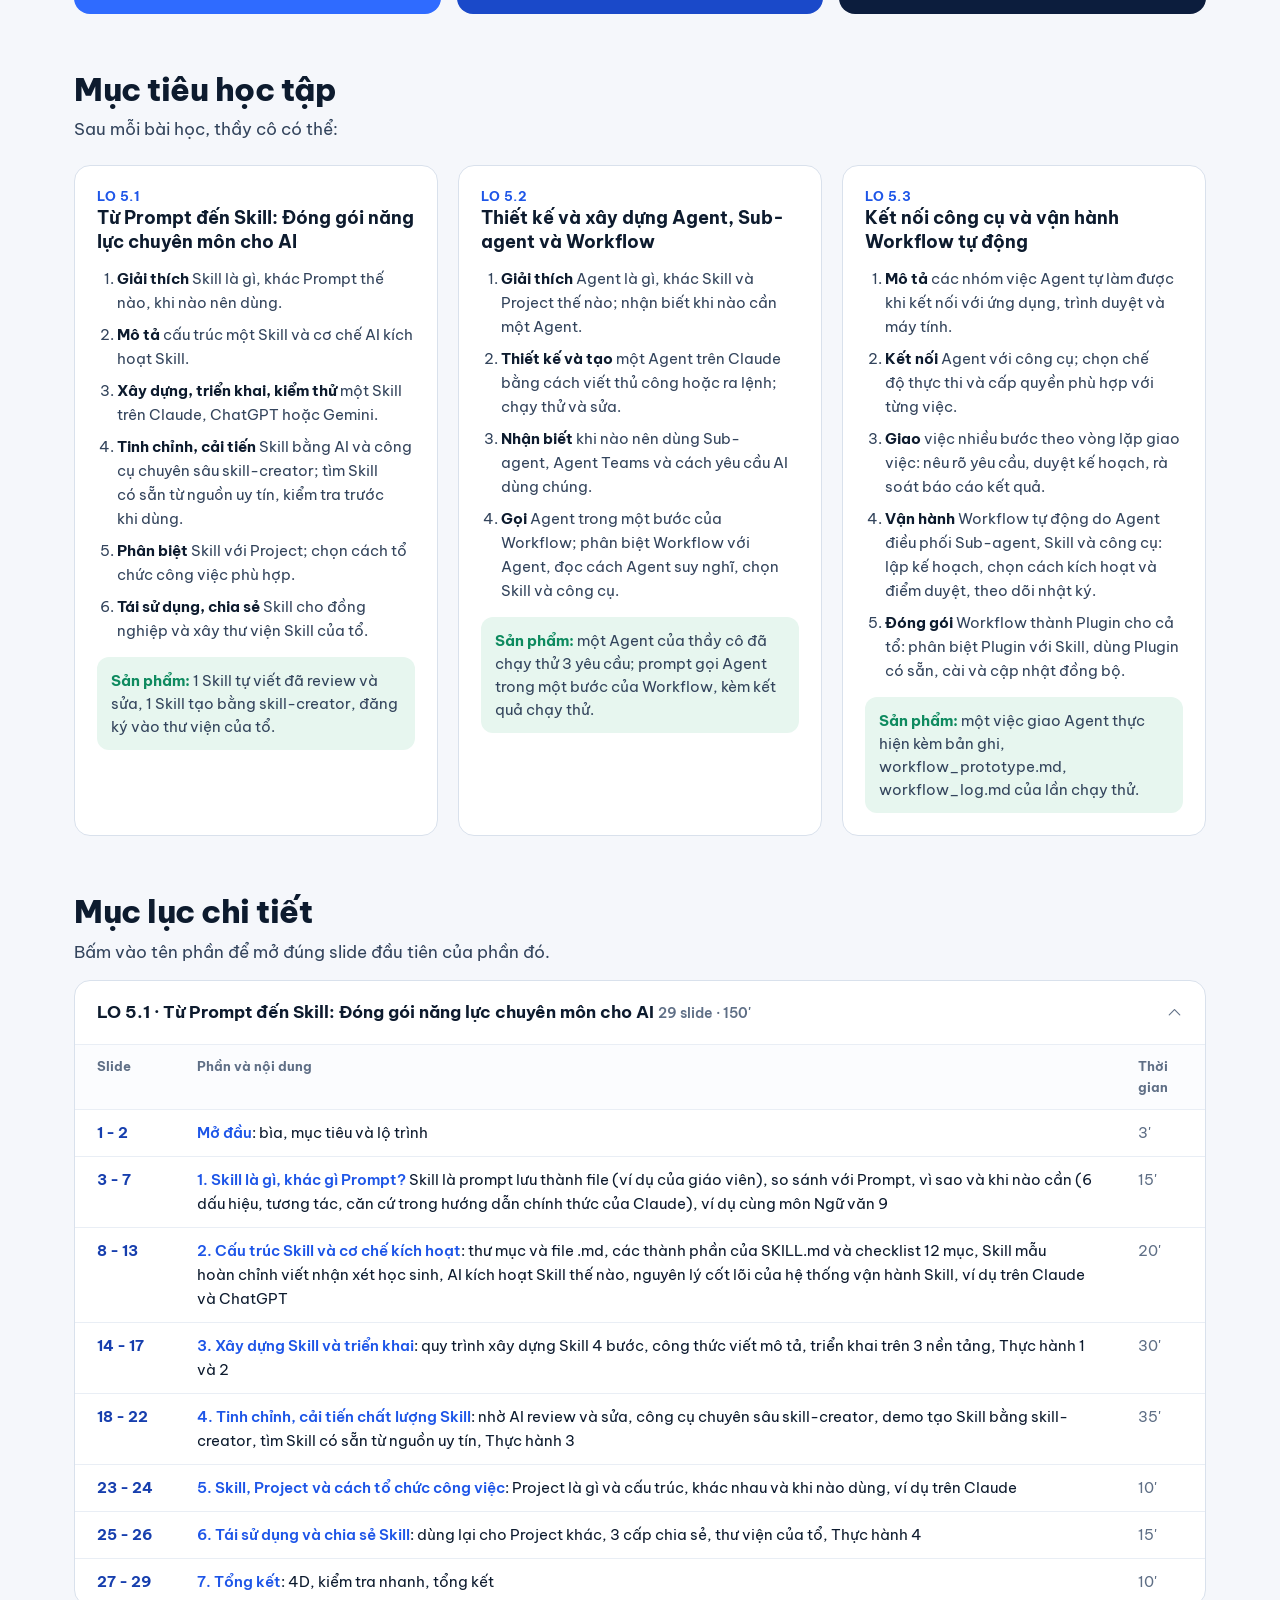
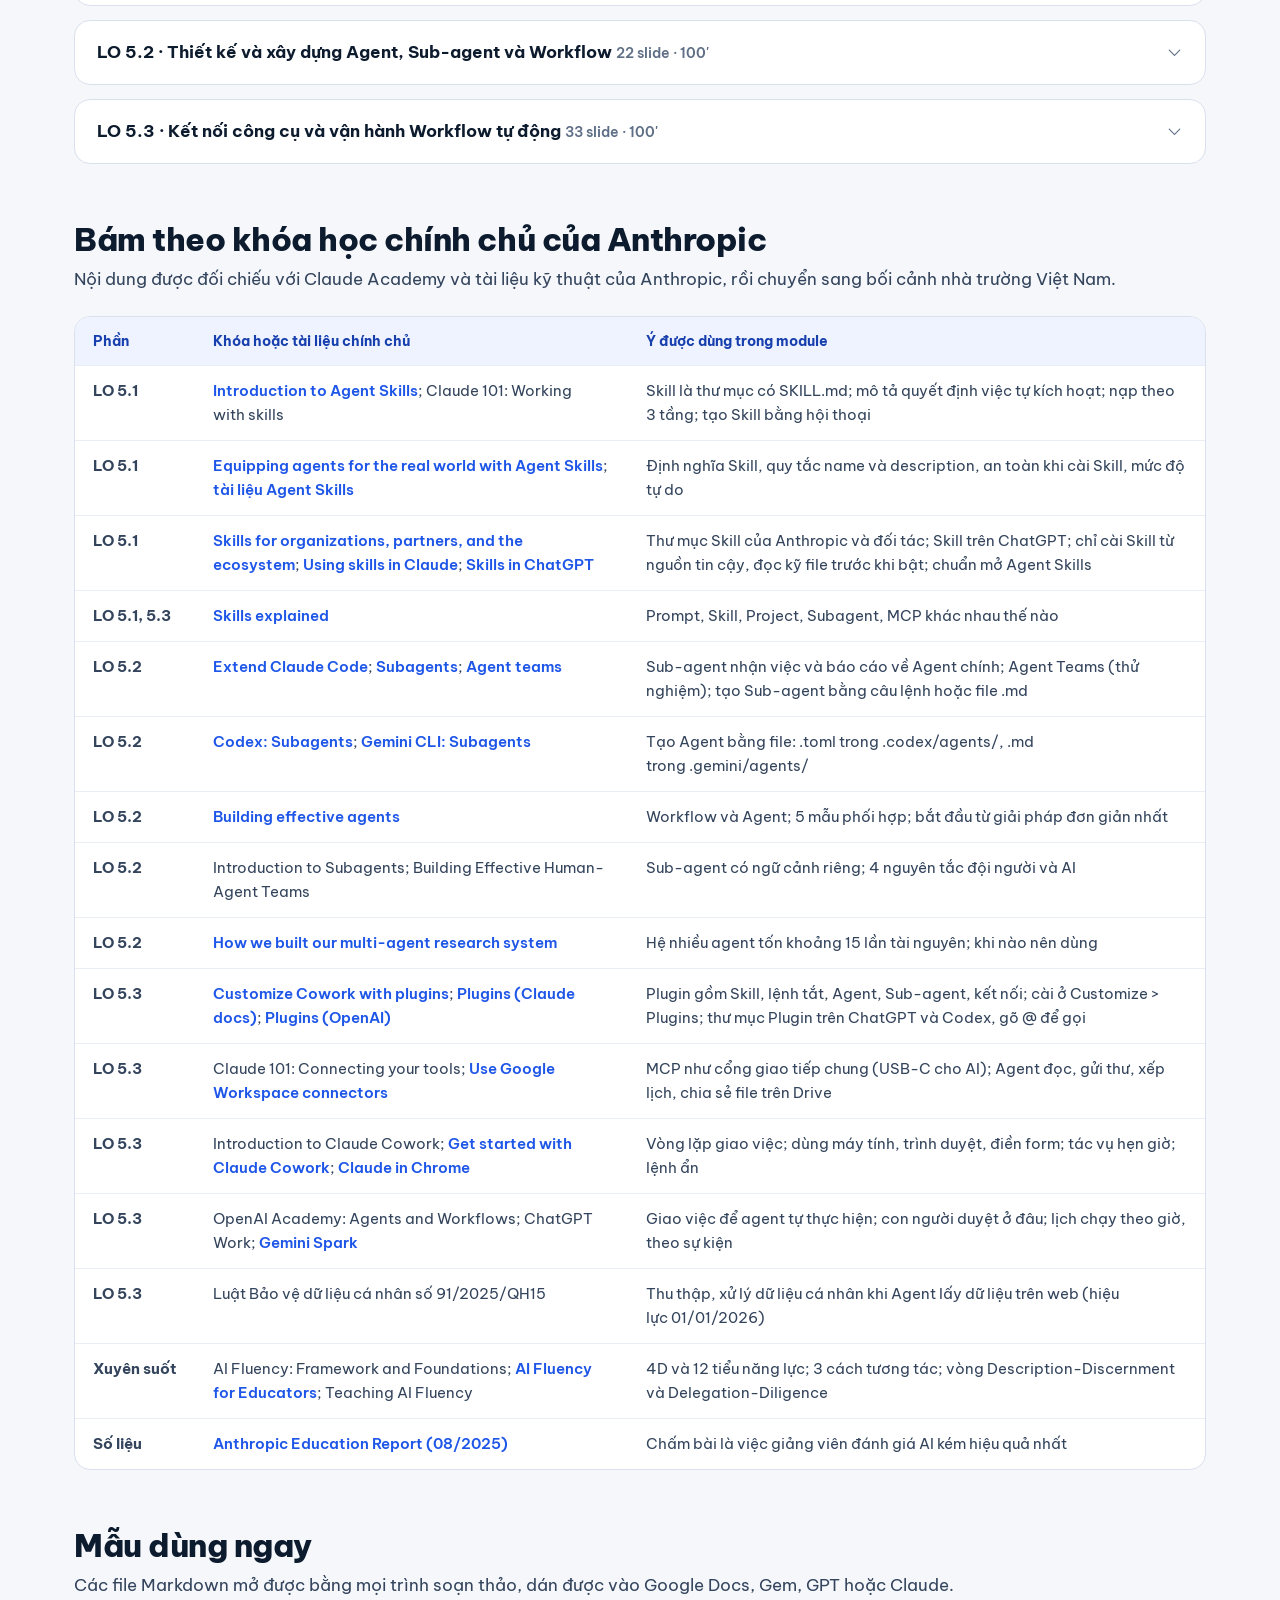
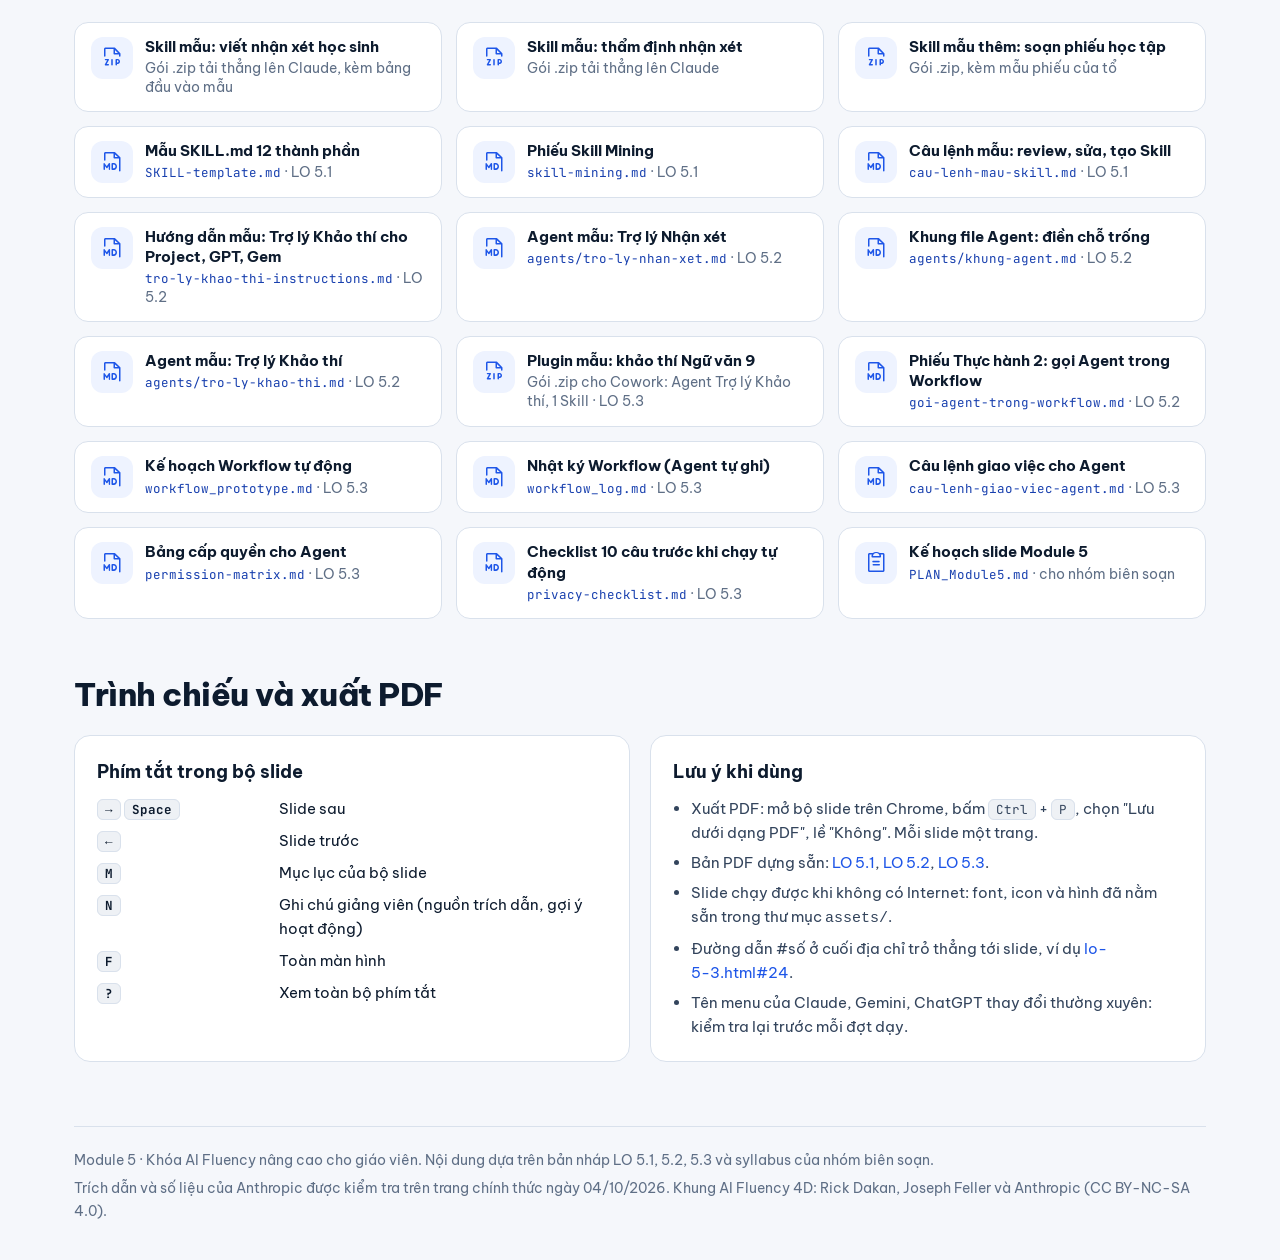
==== commit 66d099e8: "Bộ slide web Module 5 (LO 5.1, 5.2, 5.3) Trang chủ module, ba bộ slide trình chiếu trên web, bản PDF" ====
--- a/ai-advanced/module-5/index.html
+++ b/ai-advanced/module-5/index.html
@@ -21,36 +21,36 @@
     <p class="sub">Từ một câu lệnh tốt đến Skill đóng gói cách làm, Agent tự làm nhiều bước cho một vai trò và dây chuyền làm việc có kiểm soát.</p>
     <div class="stats">
       <div><b>3</b><span>bài học (LO)</span></div>
-      <div><b>106</b><span>slide tương tác</span></div>
+      <div><b>84</b><span>slide tương tác</span></div>
       <div><b>~350'</b><span>thời lượng gợi ý</span></div>
       <div><b>17</b><span>mẫu dùng ngay</span></div>
     </div>
-    <div class="cta"><a class="btn primary" href="lo-5-1-v2.html"><i class="ph ph-play"></i>Bắt đầu LO 5.1</a><a class="btn ghost" href="#muc-luc"><i class="ph ph-list-bullets"></i>Xem mục lục</a></div>
+    <div class="cta"><a class="btn primary" href="lo-5-1.html"><i class="ph ph-play"></i>Bắt đầu LO 5.1</a><a class="btn ghost" href="#muc-luc"><i class="ph ph-list-bullets"></i>Xem mục lục</a></div>
   </section>
 
   <section class="block" id="bo-slide">
     <h2>Ba bộ slide</h2>
-    <p class="lead">LO 5.1 khoảng 150 phút (gợi ý chia 2 buổi); LO 5.2 và LO 5.3 mỗi bài khoảng 100 phút. Thầy Rùa và Octo dẫn dắt từng phần bằng những đoạn hội thoại ngắn. Bấm để mở, dùng phím mũi tên để chuyển slide, phím N để xem ghi chú giảng viên.</p>
+    <p class="lead">LO 5.1 khoảng 150 phút (gợi ý chia 2 buổi); LO 5.2 và LO 5.3 mỗi bài khoảng 100 phút. Bấm để mở, dùng phím mũi tên để chuyển slide, phím N để xem ghi chú giảng viên.</p>
     <div class="decks">
-      <a class="deck-card" href="lo-5-1-v2.html">
+      <a class="deck-card" href="lo-5-1.html">
         <span class="tag">LO 5.1</span>
         <h3>Từ Prompt đến Skill: Đóng gói năng lực chuyên môn cho AI</h3>
         <p>Skill khác Prompt và Project, cấu trúc và cơ chế kích hoạt, tự viết và triển khai, nhờ AI nâng chất lượng, công cụ chuyên sâu skill-creator, tìm Skill có sẵn từ nguồn uy tín, thư viện Skill của tổ.</p>
-        <dl><dt>Slide</dt><dd>37</dd><dt>Thời lượng</dt><dd>150 phút (2 buổi)</dd><dt>Sản phẩm</dt><dd>2 Skill trong thư viện của tổ</dd></dl>
+        <dl><dt>Slide</dt><dd>29</dd><dt>Thời lượng</dt><dd>150 phút (2 buổi)</dd><dt>Sản phẩm</dt><dd>2 Skill trong thư viện của tổ</dd></dl>
         <span class="open">Mở bộ slide <i class="ph ph-arrow-right"></i></span>
       </a>
-      <a class="deck-card" href="lo-5-2-v2.html">
+      <a class="deck-card" href="lo-5-2.html">
         <span class="tag">LO 5.2</span>
         <h3>Thiết kế và xây dựng Agent, Sub-agent và Workflow</h3>
         <p>Từ Skill đến Agent; tạo Agent bằng file trong Claude Code (Codex, Gemini CLI): viết thủ công hoặc ra lệnh; giới thiệu Sub-agent, Agent Teams; khái niệm Workflow, cách Agent suy nghĩ, 5 mẫu phối hợp; tạo Trợ lý Khảo thí và gọi Agent trong một bước của Workflow.</p>
-        <dl><dt>Slide</dt><dd>28</dd><dt>Thời lượng</dt><dd>100 phút</dd><dt>Sản phẩm</dt><dd>Agent đã chạy thử, prompt gọi Agent trong Workflow</dd></dl>
+        <dl><dt>Slide</dt><dd>22</dd><dt>Thời lượng</dt><dd>100 phút</dd><dt>Sản phẩm</dt><dd>Agent đã chạy thử, prompt gọi Agent trong Workflow</dd></dl>
         <span class="open">Mở bộ slide <i class="ph ph-arrow-right"></i></span>
       </a>
-      <a class="deck-card" href="lo-5-3-v2.html">
+      <a class="deck-card" href="lo-5-3.html">
         <span class="tag">LO 5.3</span>
         <h3>Kết nối công cụ và vận hành Workflow tự động</h3>
         <p>Chín nhóm việc Agent tự làm; kết nối Drive, Gmail, lịch, trình duyệt, máy tính, LMS; cấp quyền; vòng lặp giao việc; 4 tác vụ mẫu; Workflow chạy theo lịch, nhật ký, Plugin cho cả tổ, rủi ro.</p>
-        <dl><dt>Slide</dt><dd>41</dd><dt>Thời lượng</dt><dd>100 phút</dd><dt>Sản phẩm</dt><dd>Việc giao Agent thực hiện, kế hoạch Workflow, nhật ký</dd></dl>
+        <dl><dt>Slide</dt><dd>33</dd><dt>Thời lượng</dt><dd>100 phút</dd><dt>Sản phẩm</dt><dd>Việc giao Agent thực hiện, kế hoạch Workflow, nhật ký</dd></dl>
         <span class="open">Mở bộ slide <i class="ph ph-arrow-right"></i></span>
       </a>
     </div>
@@ -111,48 +111,48 @@
     <p class="lead">Bấm vào tên phần để mở đúng slide đầu tiên của phần đó.</p>
 
     <details class="toc" open>
-      <summary><span>LO 5.1 · Từ Prompt đến Skill: Đóng gói năng lực chuyên môn cho AI <small>37 slide · 150'</small></span><i class="ph ph-caret-down"></i></summary>
+      <summary><span>LO 5.1 · Từ Prompt đến Skill: Đóng gói năng lực chuyên môn cho AI <small>29 slide · 150'</small></span><i class="ph ph-caret-down"></i></summary>
       <table class="toc-table">
         <thead><tr><th>Slide</th><th>Phần và nội dung</th><th>Thời gian</th></tr></thead>
         <tbody>
-          <tr><td>1 - 3</td><td><a href="lo-5-1-v2.html#1">Mở đầu</a>: bìa, mục tiêu và lộ trình, hội thoại mở đầu của Thầy Rùa và Octo</td><td>3'</td></tr>
-          <tr><td>4 - 8</td><td><a href="lo-5-1-v2.html#4">1. Skill là gì, khác gì Prompt?</a> Skill là prompt lưu thành file (ví dụ của giáo viên), so sánh với Prompt, vì sao và khi nào cần (6 dấu hiệu, tương tác, căn cứ trong hướng dẫn chính thức của Claude), ví dụ cùng môn Ngữ văn 9</td><td>15'</td></tr>
-          <tr><td>9 - 15</td><td><a href="lo-5-1-v2.html#9">2. Cấu trúc Skill và cơ chế kích hoạt</a>: thư mục và file .md, các thành phần của SKILL.md và checklist 12 mục, Skill mẫu hoàn chỉnh viết nhận xét học sinh, AI kích hoạt Skill thế nào, nguyên lý cốt lõi của hệ thống vận hành Skill, ví dụ trên Claude và ChatGPT</td><td>20'</td></tr>
-          <tr><td>16 - 20</td><td><a href="lo-5-1-v2.html#16">3. Xây dựng Skill và triển khai</a>: quy trình xây dựng Skill 4 bước, công thức viết mô tả, triển khai trên 3 nền tảng, Thực hành 1 và 2</td><td>30'</td></tr>
-          <tr><td>21 - 26</td><td><a href="lo-5-1-v2.html#21">4. Tinh chỉnh, cải tiến chất lượng Skill</a>: nhờ AI review và sửa, công cụ chuyên sâu skill-creator, demo tạo Skill bằng skill-creator, tìm Skill có sẵn từ nguồn uy tín, Thực hành 3</td><td>35'</td></tr>
-          <tr><td>27 - 29</td><td><a href="lo-5-1-v2.html#27">5. Skill, Project và cách tổ chức công việc</a>: Project là gì và cấu trúc, khác nhau và khi nào dùng, ví dụ trên Claude</td><td>10'</td></tr>
-          <tr><td>30 - 32</td><td><a href="lo-5-1-v2.html#30">6. Tái sử dụng và chia sẻ Skill</a>: dùng lại cho Project khác, 3 cấp chia sẻ, thư viện của tổ, Thực hành 4</td><td>15'</td></tr>
-          <tr><td>33 - 37</td><td><a href="lo-5-1-v2.html#33">7. Tổng kết</a>: 4D, kiểm tra nhanh, tổng kết</td><td>10'</td></tr>
+          <tr><td>1 - 2</td><td><a href="lo-5-1.html#1">Mở đầu</a>: bìa, mục tiêu và lộ trình</td><td>3'</td></tr>
+          <tr><td>3 - 7</td><td><a href="lo-5-1.html#3">1. Skill là gì, khác gì Prompt?</a> Skill là prompt lưu thành file (ví dụ của giáo viên), so sánh với Prompt, vì sao và khi nào cần (6 dấu hiệu, tương tác, căn cứ trong hướng dẫn chính thức của Claude), ví dụ cùng môn Ngữ văn 9</td><td>15'</td></tr>
+          <tr><td>8 - 13</td><td><a href="lo-5-1.html#8">2. Cấu trúc Skill và cơ chế kích hoạt</a>: thư mục và file .md, các thành phần của SKILL.md và checklist 12 mục, Skill mẫu hoàn chỉnh viết nhận xét học sinh, AI kích hoạt Skill thế nào, nguyên lý cốt lõi của hệ thống vận hành Skill, ví dụ trên Claude và ChatGPT</td><td>20'</td></tr>
+          <tr><td>14 - 17</td><td><a href="lo-5-1.html#14">3. Xây dựng Skill và triển khai</a>: quy trình xây dựng Skill 4 bước, công thức viết mô tả, triển khai trên 3 nền tảng, Thực hành 1 và 2</td><td>30'</td></tr>
+          <tr><td>18 - 22</td><td><a href="lo-5-1.html#18">4. Tinh chỉnh, cải tiến chất lượng Skill</a>: nhờ AI review và sửa, công cụ chuyên sâu skill-creator, demo tạo Skill bằng skill-creator, tìm Skill có sẵn từ nguồn uy tín, Thực hành 3</td><td>35'</td></tr>
+          <tr><td>23 - 24</td><td><a href="lo-5-1.html#23">5. Skill, Project và cách tổ chức công việc</a>: Project là gì và cấu trúc, khác nhau và khi nào dùng, ví dụ trên Claude</td><td>10'</td></tr>
+          <tr><td>25 - 26</td><td><a href="lo-5-1.html#25">6. Tái sử dụng và chia sẻ Skill</a>: dùng lại cho Project khác, 3 cấp chia sẻ, thư viện của tổ, Thực hành 4</td><td>15'</td></tr>
+          <tr><td>27 - 29</td><td><a href="lo-5-1.html#27">7. Tổng kết</a>: 4D, kiểm tra nhanh, tổng kết</td><td>10'</td></tr>
         </tbody>
       </table>
     </details>
 
     <details class="toc">
-      <summary><span>LO 5.2 · Thiết kế và xây dựng Agent, Sub-agent và Workflow <small>28 slide · 100'</small></span><i class="ph ph-caret-down"></i></summary>
+      <summary><span>LO 5.2 · Thiết kế và xây dựng Agent, Sub-agent và Workflow <small>22 slide · 100'</small></span><i class="ph ph-caret-down"></i></summary>
       <table class="toc-table">
         <thead><tr><th>Slide</th><th>Phần và nội dung</th><th>Thời gian</th></tr></thead>
         <tbody>
-          <tr><td>1 - 3</td><td><a href="lo-5-2-v2.html#1">Mở đầu</a>: bìa, mục tiêu và lộ trình, hội thoại mở đầu của Thầy Rùa và Octo</td><td>3'</td></tr>
-          <tr><td>4 - 7</td><td><a href="lo-5-2-v2.html#4">1. Từ Skill đến Agent</a>: từ một việc đến một vai trò, khi nào cần một Agent, Trợ lý Khảo thí Tổ Ngữ văn 9, tạo Agent trên 3 nền tảng: Claude Code, Codex, Gemini CLI</td><td>12'</td></tr>
-          <tr><td>8 - 12</td><td><a href="lo-5-2-v2.html#8">2. Thiết kế và xây dựng Agent</a>: ba thành phần cốt lõi của một Agent, cấu trúc file Agent, viết thủ công hoặc ra lệnh, Thực hành 1 (kèm 3 yêu cầu thử)</td><td>32'</td></tr>
-          <tr><td>13 - 16</td><td><a href="lo-5-2-v2.html#13">3. Sub-agent và Agent Teams (giới thiệu)</a>: Agent chính chia việc, nhận lại bản tóm tắt; hai cách tạo Sub-agent; Agent Teams; ví dụ theo cấp học</td><td>11'</td></tr>
-          <tr><td>17 - 23</td><td><a href="lo-5-2-v2.html#17">4. Agent trong Workflow</a>: Workflow là gì, khác Agent thế nào; Agent suy nghĩ thế nào (thinking); 5 mẫu phối hợp; tạo Trợ lý Khảo thí: file Agent; gọi Agent trong một bước của Workflow; Thực hành 2</td><td>35'</td></tr>
-          <tr><td>24 - 28</td><td><a href="lo-5-2-v2.html#24">5. Tổng kết</a>: 4D, kiểm tra nhanh, tổng kết</td><td>7'</td></tr>
+          <tr><td>1 - 2</td><td><a href="lo-5-2.html#1">Mở đầu</a>: bìa, mục tiêu và lộ trình</td><td>3'</td></tr>
+          <tr><td>3 - 6</td><td><a href="lo-5-2.html#3">1. Từ Skill đến Agent</a>: từ một việc đến một vai trò, khi nào cần một Agent, Trợ lý Khảo thí Tổ Ngữ văn 9, tạo Agent trên 3 nền tảng: Claude Code, Codex, Gemini CLI</td><td>12'</td></tr>
+          <tr><td>7 - 10</td><td><a href="lo-5-2.html#7">2. Thiết kế và xây dựng Agent</a>: ba thành phần cốt lõi của một Agent, cấu trúc file Agent, viết thủ công hoặc ra lệnh, Thực hành 1 (kèm 3 yêu cầu thử)</td><td>32'</td></tr>
+          <tr><td>11 - 13</td><td><a href="lo-5-2.html#11">3. Sub-agent và Agent Teams (giới thiệu)</a>: Agent chính chia việc, nhận lại bản tóm tắt; hai cách tạo Sub-agent; Agent Teams; ví dụ theo cấp học</td><td>11'</td></tr>
+          <tr><td>14 - 19</td><td><a href="lo-5-2.html#14">4. Agent trong Workflow</a>: Workflow là gì, khác Agent thế nào; Agent suy nghĩ thế nào (thinking); 5 mẫu phối hợp; tạo Trợ lý Khảo thí: file Agent; gọi Agent trong một bước của Workflow; Thực hành 2</td><td>35'</td></tr>
+          <tr><td>20 - 22</td><td><a href="lo-5-2.html#20">5. Tổng kết</a>: 4D, kiểm tra nhanh, tổng kết</td><td>7'</td></tr>
         </tbody>
       </table>
     </details>
 
     <details class="toc">
-      <summary><span>LO 5.3 · Kết nối công cụ và vận hành Workflow tự động <small>41 slide · 100'</small></span><i class="ph ph-caret-down"></i></summary>
+      <summary><span>LO 5.3 · Kết nối công cụ và vận hành Workflow tự động <small>33 slide · 100'</small></span><i class="ph ph-caret-down"></i></summary>
       <table class="toc-table">
         <thead><tr><th>Slide</th><th>Phần và nội dung</th><th>Thời gian</th></tr></thead>
         <tbody>
-          <tr><td>1 - 3</td><td><a href="lo-5-3-v2.html#1">Mở đầu</a>: bìa, mục tiêu và lộ trình, hội thoại mở đầu của Thầy Rùa và Octo</td><td>3'</td></tr>
-          <tr><td>4 - 6</td><td><a href="lo-5-3-v2.html#4">1. Agent tự làm được những gì</a>: từ trò chuyện sang giao việc, chín nhóm việc, một tuần làm việc cùng Agent</td><td>15'</td></tr>
-          <tr><td>7 - 10</td><td><a href="lo-5-3-v2.html#7">2. Kết nối công cụ</a>: ba đường kết nối qua giao thức MCP, Agent trên Claude, ChatGPT, Gemini, Thực hành 1: chuẩn bị kết nối, bước khởi đầu</td><td>14'</td></tr>
-          <tr><td>11 - 19</td><td><a href="lo-5-3-v2.html#11">3. Giao việc, ủy quyền cho Agent tự thực hiện</a>: vòng lặp giao việc (giao việc, lập kế hoạch, Agent tự làm và xin quyền, xong), chế độ thực thi trên Claude, ChatGPT, Gemini, phân quyền cho Agent, 4 tác vụ mẫu kèm prompt và cách Agent chọn công cụ (nghiên cứu, bài giảng lên LMS, khảo sát, tự lập lịch), Thực hành 2</td><td>35'</td></tr>
-          <tr><td>20 - 36</td><td><a href="lo-5-3-v2.html#20">4. Vận hành Workflow tự động</a>: Workflow đầy đủ ghép Skill, Agent, Sub-agent, Workflow mẫu đánh giá cuối kỳ, file kế hoạch và prompt cho Agent chính, nội dung file workflow_prototype.md, ba cách đưa kế hoạch cho Agent (mô tả trong prompt, AI tạo file .md, chụp ảnh), kích hoạt Workflow, nhật ký và cải tiến, vì sao cần đóng gói thành Plugin, Plugin khác Skill thế nào, dùng Plugin thế nào và Plugin có sẵn trên Claude, ChatGPT, đóng gói Plugin, rủi ro, Thực hành 3</td><td>30'</td></tr>
-          <tr><td>37 - 41</td><td><a href="lo-5-3-v2.html#37">5. Tổng kết Module 5</a>: 4D, kiểm tra nhanh, nội dung cốt lõi của Skill, Agent, Workflow tự động</td><td>8'</td></tr>
+          <tr><td>1 - 2</td><td><a href="lo-5-3.html#1">Mở đầu</a>: bìa, mục tiêu và lộ trình</td><td>3'</td></tr>
+          <tr><td>3 - 5</td><td><a href="lo-5-3.html#3">1. Agent tự làm được những gì</a>: từ trò chuyện sang giao việc, chín nhóm việc, một tuần làm việc cùng Agent</td><td>15'</td></tr>
+          <tr><td>6 - 8</td><td><a href="lo-5-3.html#6">2. Kết nối công cụ</a>: ba đường kết nối qua giao thức MCP, Agent trên Claude, ChatGPT, Gemini, Thực hành 1: chuẩn bị kết nối, bước khởi đầu</td><td>14'</td></tr>
+          <tr><td>9 - 16</td><td><a href="lo-5-3.html#9">3. Giao việc, ủy quyền cho Agent tự thực hiện</a>: vòng lặp giao việc (giao việc, lập kế hoạch, Agent tự làm và xin quyền, xong), chế độ thực thi trên Claude, ChatGPT, Gemini, phân quyền cho Agent, 4 tác vụ mẫu kèm prompt và cách Agent chọn công cụ (nghiên cứu, bài giảng lên LMS, khảo sát, tự lập lịch), Thực hành 2</td><td>35'</td></tr>
+          <tr><td>17 - 30</td><td><a href="lo-5-3.html#17">4. Vận hành Workflow tự động</a>: Workflow đầy đủ ghép Skill, Agent, Sub-agent, Workflow mẫu đánh giá cuối kỳ, file kế hoạch và prompt cho Agent chính, nội dung file workflow_prototype.md, ba cách đưa kế hoạch cho Agent (mô tả trong prompt, AI tạo file .md, chụp ảnh), kích hoạt Workflow, nhật ký và cải tiến, vì sao cần đóng gói thành Plugin, Plugin khác Skill thế nào, dùng Plugin thế nào và Plugin có sẵn trên Claude, ChatGPT, đóng gói Plugin, rủi ro, Thực hành 3</td><td>30'</td></tr>
+          <tr><td>31 - 33</td><td><a href="lo-5-3.html#31">5. Tổng kết Module 5</a>: 4D, kiểm tra nhanh, nội dung cốt lõi của Skill, Agent, Workflow tự động</td><td>8'</td></tr>
         </tbody>
       </table>
     </details>
@@ -227,9 +227,9 @@
         <h3>Lưu ý khi dùng</h3>
         <ul>
           <li>Xuất PDF: mở bộ slide trên Chrome, bấm <kbd>Ctrl</kbd> + <kbd>P</kbd>, chọn "Lưu dưới dạng PDF", lề "Không". Mỗi slide một trang.</li>
-          <li>Bản PDF dựng sẵn: <a href="pdf/lo-5-1-v2.pdf">LO 5.1</a>, <a href="pdf/lo-5-2-v2.pdf">LO 5.2</a>, <a href="pdf/lo-5-3-v2.pdf">LO 5.3</a>.</li>
+          <li>Bản PDF dựng sẵn: <a href="pdf/lo-5-1.pdf">LO 5.1</a>, <a href="pdf/lo-5-2.pdf">LO 5.2</a>, <a href="pdf/lo-5-3.pdf">LO 5.3</a>.</li>
           <li>Slide chạy được khi không có Internet: font, icon và hình đã nằm sẵn trong thư mục <code>assets/</code>.</li>
-          <li>Đường dẫn #số ở cuối địa chỉ trỏ thẳng tới slide, ví dụ <a href="lo-5-3-v2.html#28">lo-5-3-v2.html#28</a>.</li>
+          <li>Đường dẫn #số ở cuối địa chỉ trỏ thẳng tới slide, ví dụ <a href="lo-5-3.html#24">lo-5-3.html#24</a>.</li>
           <li>Tên menu của Claude, Gemini, ChatGPT thay đổi thường xuyên: kiểm tra lại trước mỗi đợt dạy.</li>
         </ul>
       </div>
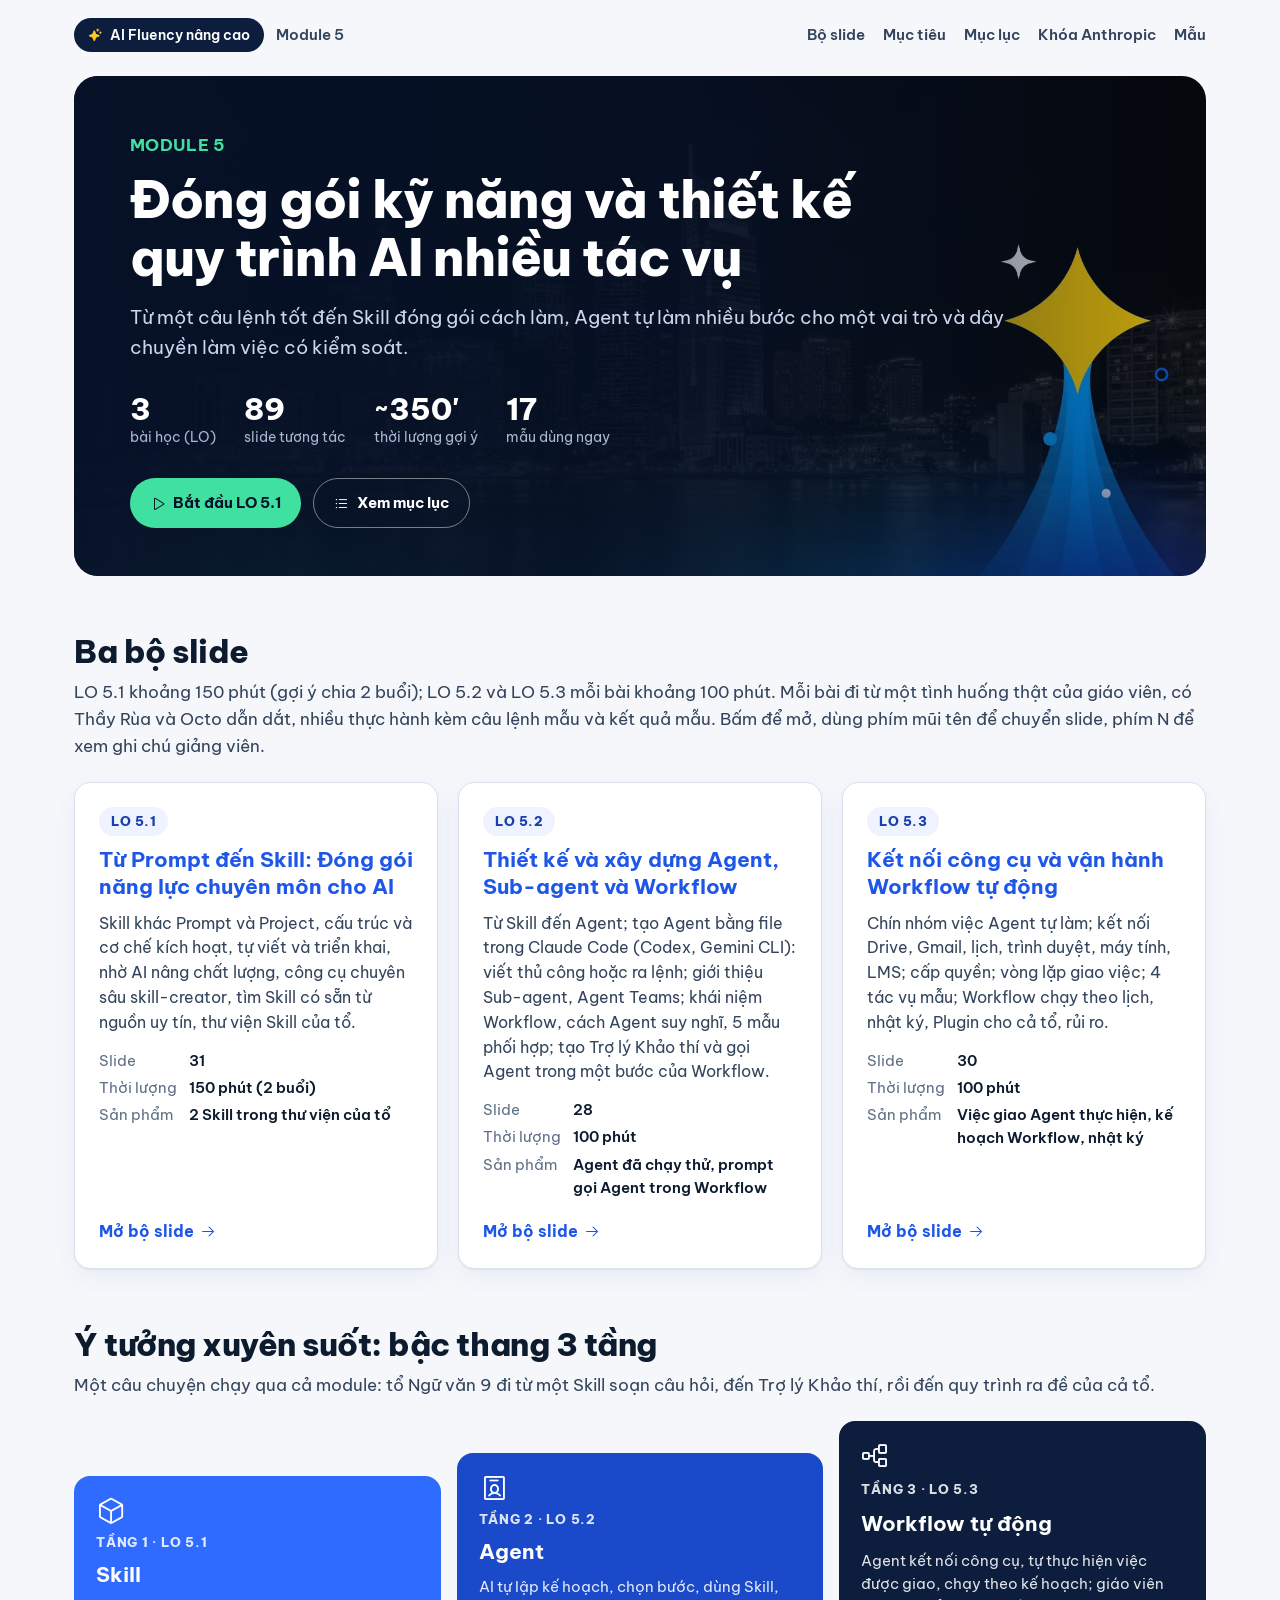
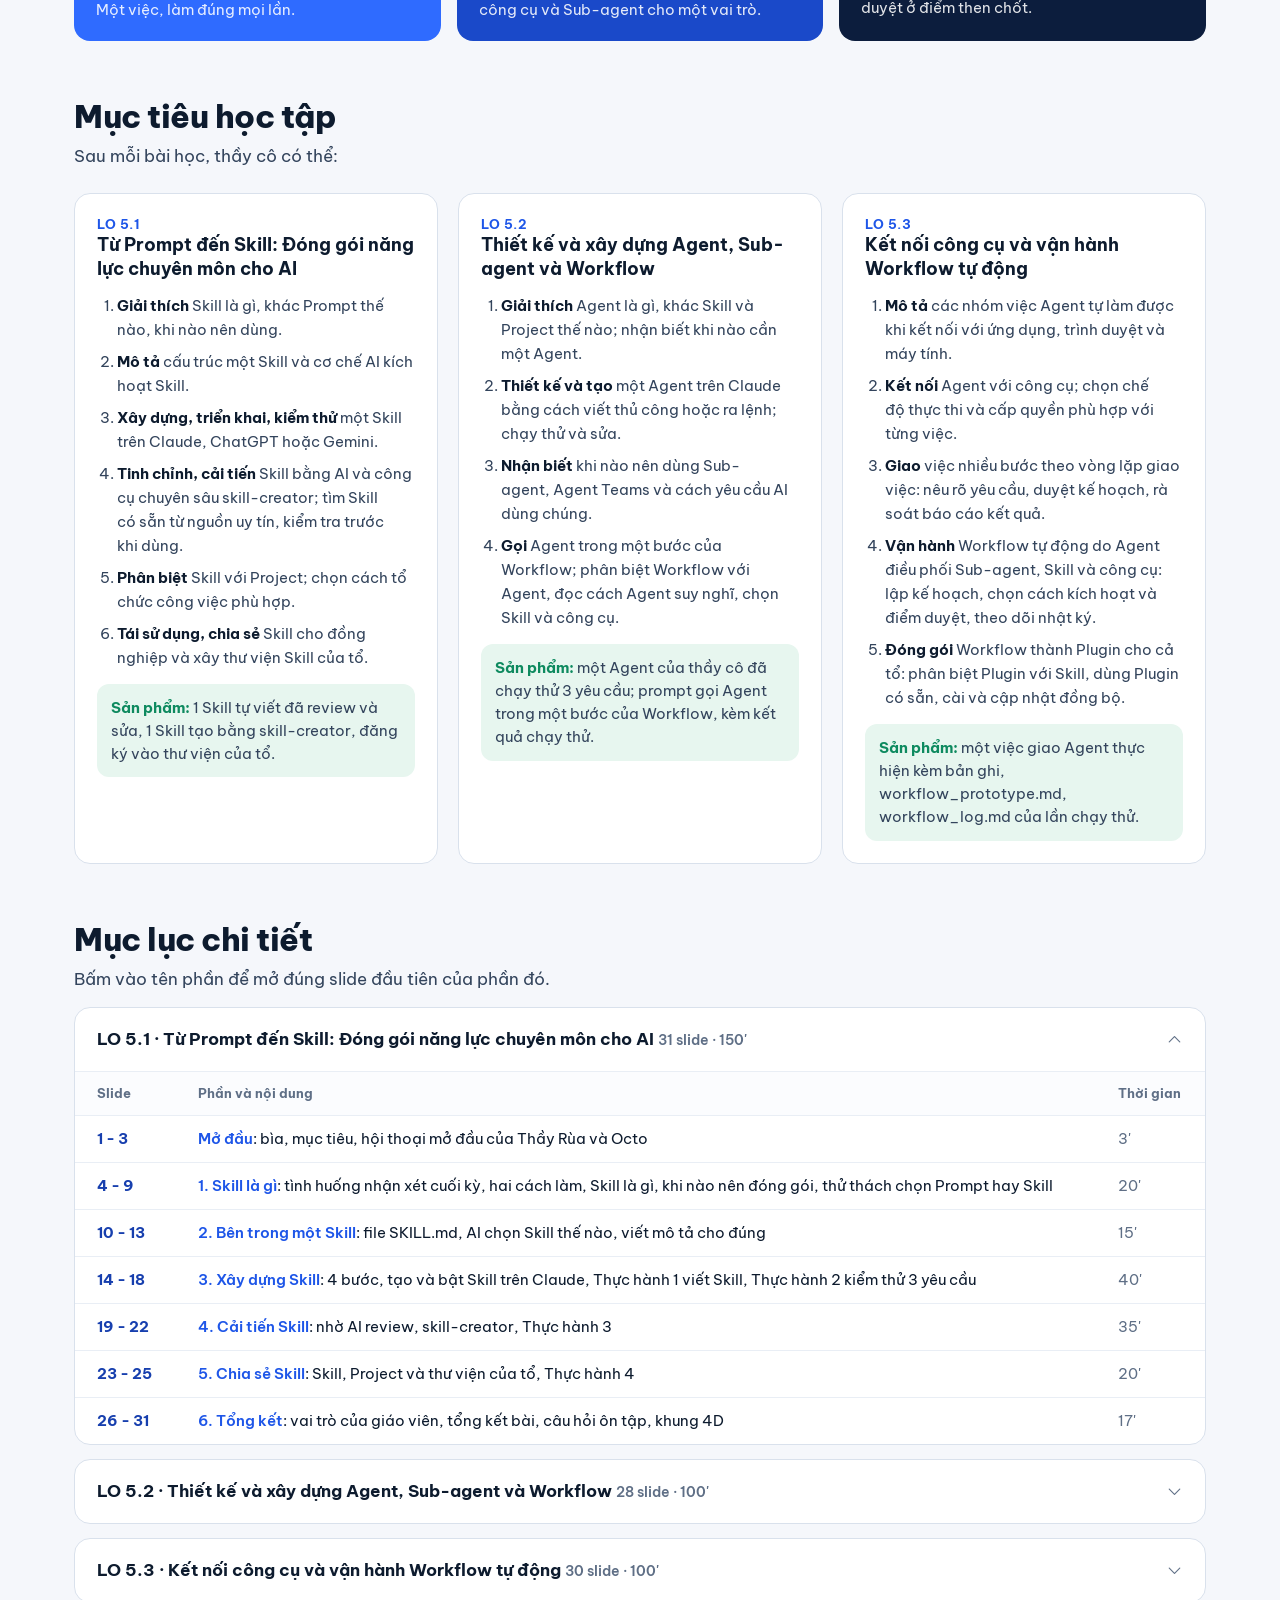
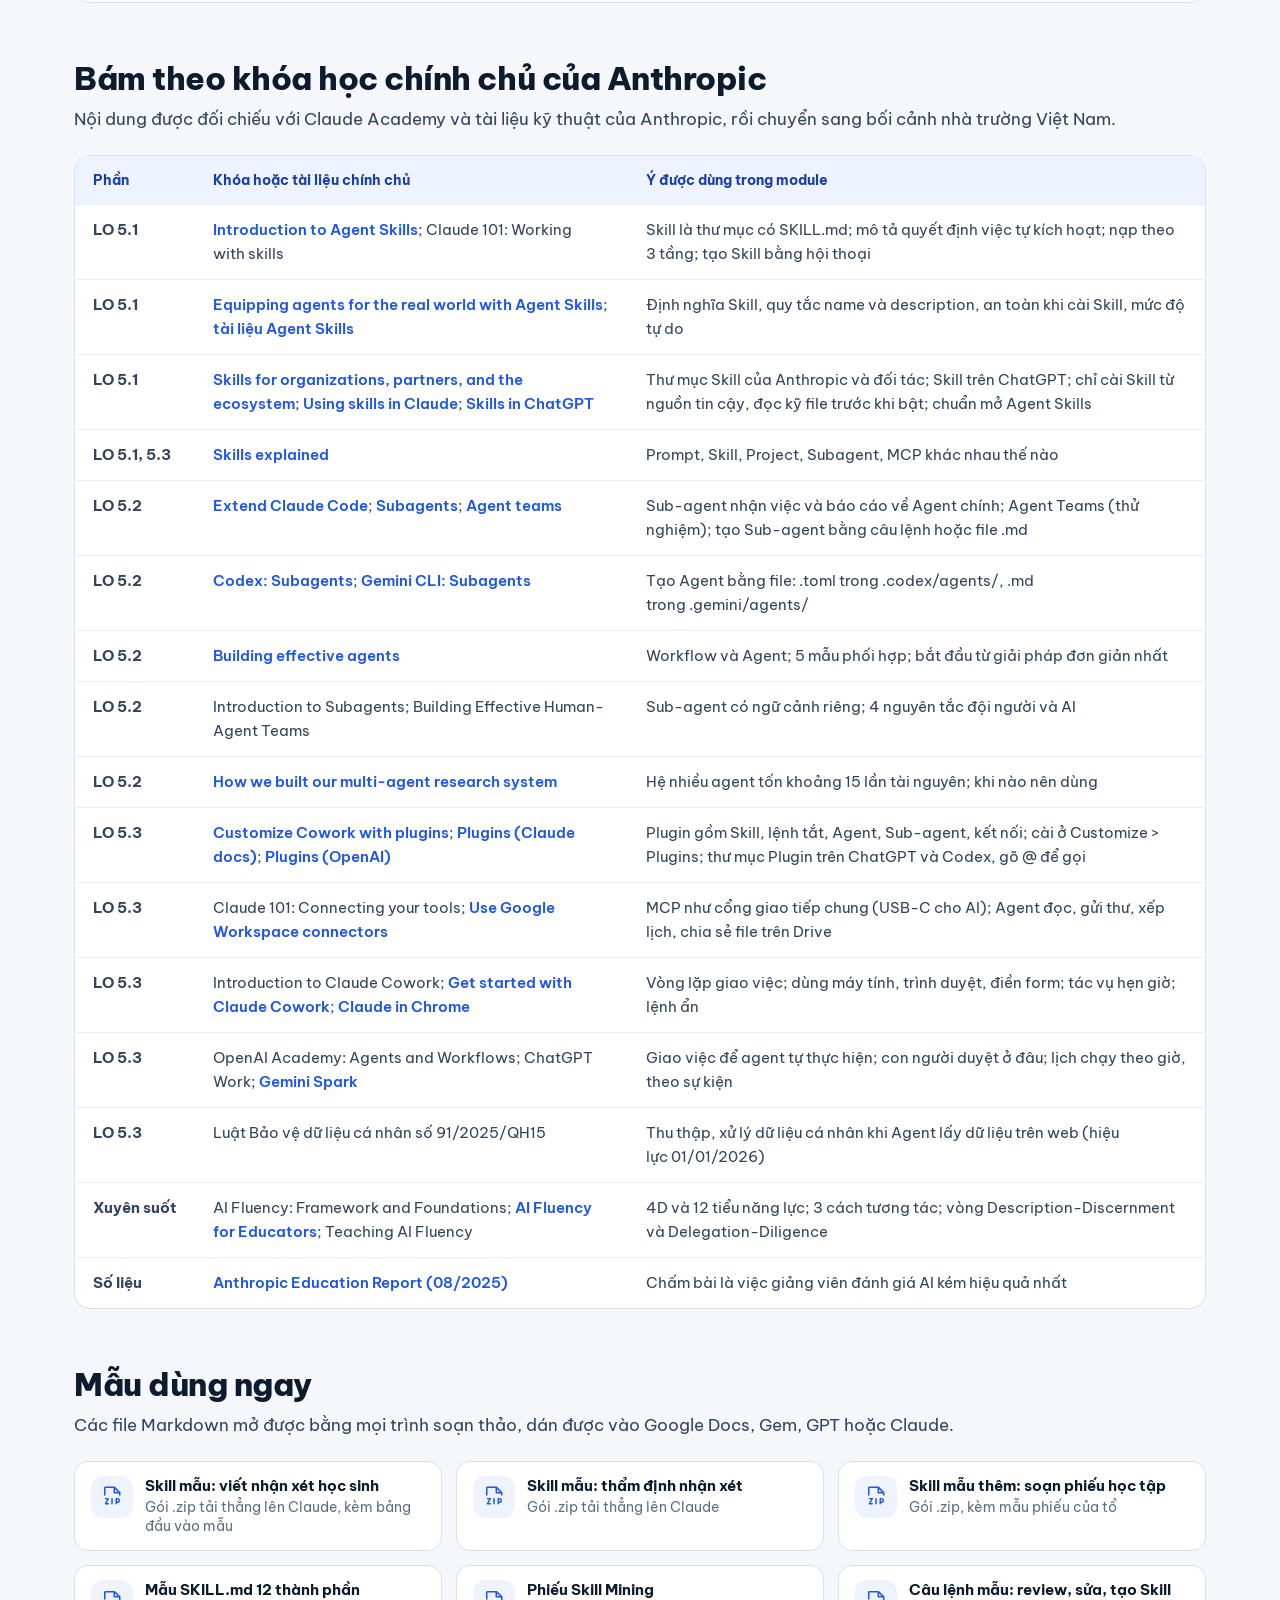
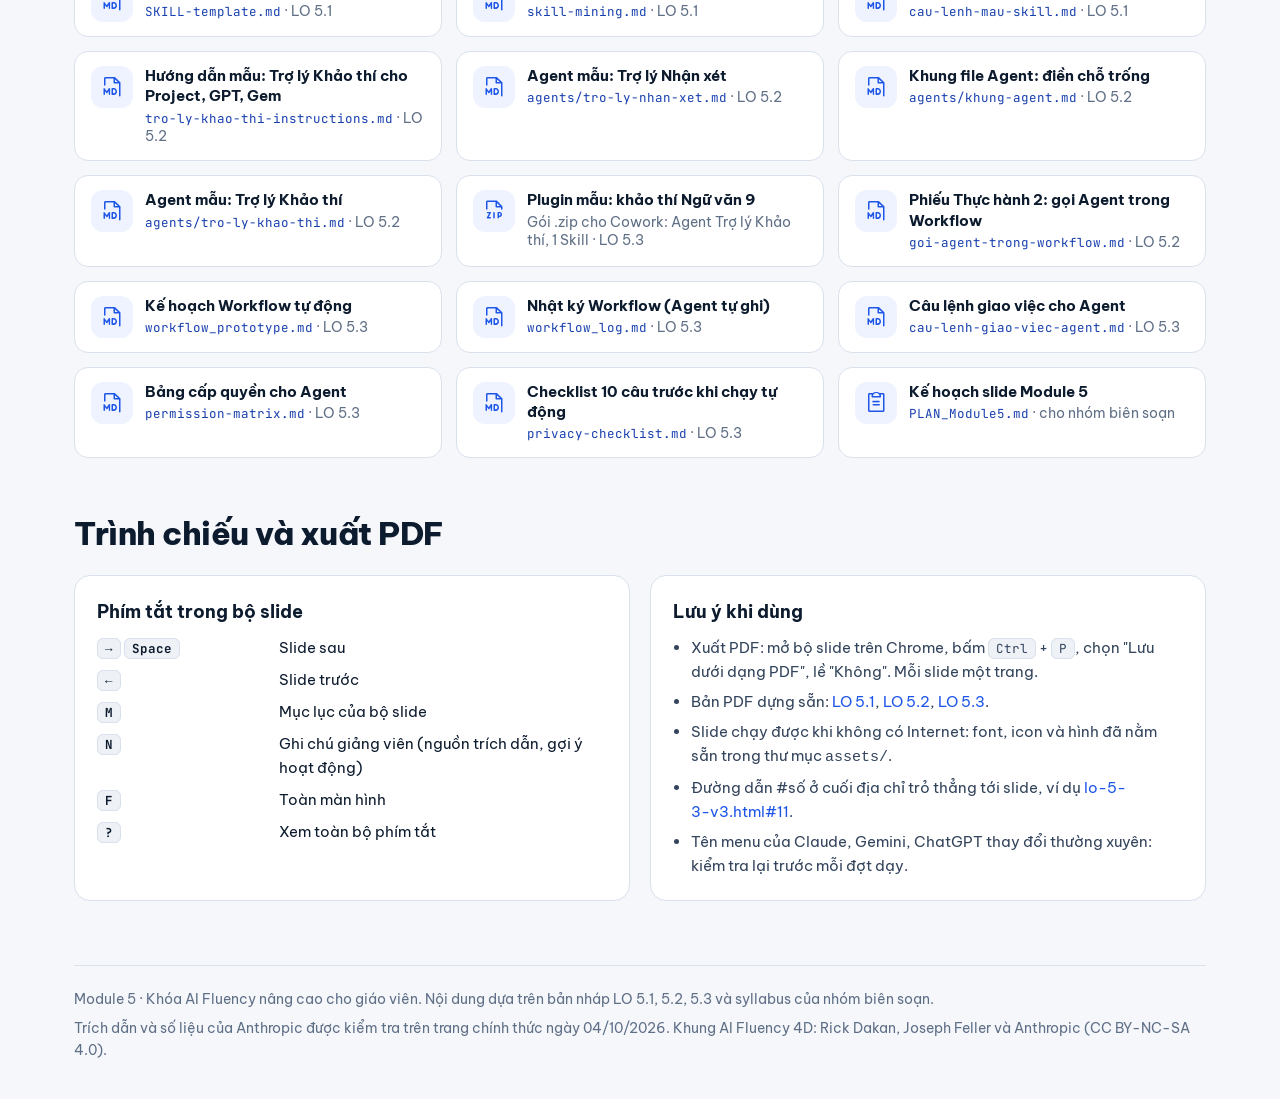
==== commit b6d9d79b: "Bộ slide web Module 5 (LO 5.1, 5.2, 5.3) Trang chủ module, ba bộ slide trình chiếu trên web, bản PDF" ====
--- a/ai-advanced/module-5/index.html
+++ b/ai-advanced/module-5/index.html
@@ -21,36 +21,36 @@
     <p class="sub">Từ một câu lệnh tốt đến Skill đóng gói cách làm, Agent tự làm nhiều bước cho một vai trò và dây chuyền làm việc có kiểm soát.</p>
     <div class="stats">
       <div><b>3</b><span>bài học (LO)</span></div>
-      <div><b>84</b><span>slide tương tác</span></div>
+      <div><b>89</b><span>slide tương tác</span></div>
       <div><b>~350'</b><span>thời lượng gợi ý</span></div>
       <div><b>17</b><span>mẫu dùng ngay</span></div>
     </div>
-    <div class="cta"><a class="btn primary" href="lo-5-1.html"><i class="ph ph-play"></i>Bắt đầu LO 5.1</a><a class="btn ghost" href="#muc-luc"><i class="ph ph-list-bullets"></i>Xem mục lục</a></div>
+    <div class="cta"><a class="btn primary" href="lo-5-1-v3.html"><i class="ph ph-play"></i>Bắt đầu LO 5.1</a><a class="btn ghost" href="#muc-luc"><i class="ph ph-list-bullets"></i>Xem mục lục</a></div>
   </section>
 
   <section class="block" id="bo-slide">
     <h2>Ba bộ slide</h2>
-    <p class="lead">LO 5.1 khoảng 150 phút (gợi ý chia 2 buổi); LO 5.2 và LO 5.3 mỗi bài khoảng 100 phút. Bấm để mở, dùng phím mũi tên để chuyển slide, phím N để xem ghi chú giảng viên.</p>
+    <p class="lead">LO 5.1 khoảng 150 phút (gợi ý chia 2 buổi); LO 5.2 và LO 5.3 mỗi bài khoảng 100 phút. Mỗi bài đi từ một tình huống thật của giáo viên, có Thầy Rùa và Octo dẫn dắt, nhiều thực hành kèm câu lệnh mẫu và kết quả mẫu. Bấm để mở, dùng phím mũi tên để chuyển slide, phím N để xem ghi chú giảng viên.</p>
     <div class="decks">
-      <a class="deck-card" href="lo-5-1.html">
+      <a class="deck-card" href="lo-5-1-v3.html">
         <span class="tag">LO 5.1</span>
         <h3>Từ Prompt đến Skill: Đóng gói năng lực chuyên môn cho AI</h3>
         <p>Skill khác Prompt và Project, cấu trúc và cơ chế kích hoạt, tự viết và triển khai, nhờ AI nâng chất lượng, công cụ chuyên sâu skill-creator, tìm Skill có sẵn từ nguồn uy tín, thư viện Skill của tổ.</p>
-        <dl><dt>Slide</dt><dd>29</dd><dt>Thời lượng</dt><dd>150 phút (2 buổi)</dd><dt>Sản phẩm</dt><dd>2 Skill trong thư viện của tổ</dd></dl>
+        <dl><dt>Slide</dt><dd>31</dd><dt>Thời lượng</dt><dd>150 phút (2 buổi)</dd><dt>Sản phẩm</dt><dd>2 Skill trong thư viện của tổ</dd></dl>
         <span class="open">Mở bộ slide <i class="ph ph-arrow-right"></i></span>
       </a>
-      <a class="deck-card" href="lo-5-2.html">
+      <a class="deck-card" href="lo-5-2-v3.html">
         <span class="tag">LO 5.2</span>
         <h3>Thiết kế và xây dựng Agent, Sub-agent và Workflow</h3>
         <p>Từ Skill đến Agent; tạo Agent bằng file trong Claude Code (Codex, Gemini CLI): viết thủ công hoặc ra lệnh; giới thiệu Sub-agent, Agent Teams; khái niệm Workflow, cách Agent suy nghĩ, 5 mẫu phối hợp; tạo Trợ lý Khảo thí và gọi Agent trong một bước của Workflow.</p>
-        <dl><dt>Slide</dt><dd>22</dd><dt>Thời lượng</dt><dd>100 phút</dd><dt>Sản phẩm</dt><dd>Agent đã chạy thử, prompt gọi Agent trong Workflow</dd></dl>
+        <dl><dt>Slide</dt><dd>28</dd><dt>Thời lượng</dt><dd>100 phút</dd><dt>Sản phẩm</dt><dd>Agent đã chạy thử, prompt gọi Agent trong Workflow</dd></dl>
         <span class="open">Mở bộ slide <i class="ph ph-arrow-right"></i></span>
       </a>
-      <a class="deck-card" href="lo-5-3.html">
+      <a class="deck-card" href="lo-5-3-v3.html">
         <span class="tag">LO 5.3</span>
         <h3>Kết nối công cụ và vận hành Workflow tự động</h3>
         <p>Chín nhóm việc Agent tự làm; kết nối Drive, Gmail, lịch, trình duyệt, máy tính, LMS; cấp quyền; vòng lặp giao việc; 4 tác vụ mẫu; Workflow chạy theo lịch, nhật ký, Plugin cho cả tổ, rủi ro.</p>
-        <dl><dt>Slide</dt><dd>33</dd><dt>Thời lượng</dt><dd>100 phút</dd><dt>Sản phẩm</dt><dd>Việc giao Agent thực hiện, kế hoạch Workflow, nhật ký</dd></dl>
+        <dl><dt>Slide</dt><dd>30</dd><dt>Thời lượng</dt><dd>100 phút</dd><dt>Sản phẩm</dt><dd>Việc giao Agent thực hiện, kế hoạch Workflow, nhật ký</dd></dl>
         <span class="open">Mở bộ slide <i class="ph ph-arrow-right"></i></span>
       </a>
     </div>
@@ -111,48 +111,47 @@
     <p class="lead">Bấm vào tên phần để mở đúng slide đầu tiên của phần đó.</p>
 
     <details class="toc" open>
-      <summary><span>LO 5.1 · Từ Prompt đến Skill: Đóng gói năng lực chuyên môn cho AI <small>29 slide · 150'</small></span><i class="ph ph-caret-down"></i></summary>
+      <summary><span>LO 5.1 · Từ Prompt đến Skill: Đóng gói năng lực chuyên môn cho AI <small>31 slide · 150'</small></span><i class="ph ph-caret-down"></i></summary>
       <table class="toc-table">
         <thead><tr><th>Slide</th><th>Phần và nội dung</th><th>Thời gian</th></tr></thead>
         <tbody>
-          <tr><td>1 - 2</td><td><a href="lo-5-1.html#1">Mở đầu</a>: bìa, mục tiêu và lộ trình</td><td>3'</td></tr>
-          <tr><td>3 - 7</td><td><a href="lo-5-1.html#3">1. Skill là gì, khác gì Prompt?</a> Skill là prompt lưu thành file (ví dụ của giáo viên), so sánh với Prompt, vì sao và khi nào cần (6 dấu hiệu, tương tác, căn cứ trong hướng dẫn chính thức của Claude), ví dụ cùng môn Ngữ văn 9</td><td>15'</td></tr>
-          <tr><td>8 - 13</td><td><a href="lo-5-1.html#8">2. Cấu trúc Skill và cơ chế kích hoạt</a>: thư mục và file .md, các thành phần của SKILL.md và checklist 12 mục, Skill mẫu hoàn chỉnh viết nhận xét học sinh, AI kích hoạt Skill thế nào, nguyên lý cốt lõi của hệ thống vận hành Skill, ví dụ trên Claude và ChatGPT</td><td>20'</td></tr>
-          <tr><td>14 - 17</td><td><a href="lo-5-1.html#14">3. Xây dựng Skill và triển khai</a>: quy trình xây dựng Skill 4 bước, công thức viết mô tả, triển khai trên 3 nền tảng, Thực hành 1 và 2</td><td>30'</td></tr>
-          <tr><td>18 - 22</td><td><a href="lo-5-1.html#18">4. Tinh chỉnh, cải tiến chất lượng Skill</a>: nhờ AI review và sửa, công cụ chuyên sâu skill-creator, demo tạo Skill bằng skill-creator, tìm Skill có sẵn từ nguồn uy tín, Thực hành 3</td><td>35'</td></tr>
-          <tr><td>23 - 24</td><td><a href="lo-5-1.html#23">5. Skill, Project và cách tổ chức công việc</a>: Project là gì và cấu trúc, khác nhau và khi nào dùng, ví dụ trên Claude</td><td>10'</td></tr>
-          <tr><td>25 - 26</td><td><a href="lo-5-1.html#25">6. Tái sử dụng và chia sẻ Skill</a>: dùng lại cho Project khác, 3 cấp chia sẻ, thư viện của tổ, Thực hành 4</td><td>15'</td></tr>
-          <tr><td>27 - 29</td><td><a href="lo-5-1.html#27">7. Tổng kết</a>: 4D, kiểm tra nhanh, tổng kết</td><td>10'</td></tr>
+          <tr><td>1 - 3</td><td><a href="lo-5-1-v3.html#1">Mở đầu</a>: bìa, mục tiêu, hội thoại mở đầu của Thầy Rùa và Octo</td><td>3'</td></tr>
+          <tr><td>4 - 9</td><td><a href="lo-5-1-v3.html#4">1. Skill là gì</a>: tình huống nhận xét cuối kỳ, hai cách làm, Skill là gì, khi nào nên đóng gói, thử thách chọn Prompt hay Skill</td><td>20'</td></tr>
+          <tr><td>10 - 13</td><td><a href="lo-5-1-v3.html#10">2. Bên trong một Skill</a>: file SKILL.md, AI chọn Skill thế nào, viết mô tả cho đúng</td><td>15'</td></tr>
+          <tr><td>14 - 18</td><td><a href="lo-5-1-v3.html#14">3. Xây dựng Skill</a>: 4 bước, tạo và bật Skill trên Claude, Thực hành 1 viết Skill, Thực hành 2 kiểm thử 3 yêu cầu</td><td>40'</td></tr>
+          <tr><td>19 - 22</td><td><a href="lo-5-1-v3.html#19">4. Cải tiến Skill</a>: nhờ AI review, skill-creator, Thực hành 3</td><td>35'</td></tr>
+          <tr><td>23 - 25</td><td><a href="lo-5-1-v3.html#23">5. Chia sẻ Skill</a>: Skill, Project và thư viện của tổ, Thực hành 4</td><td>20'</td></tr>
+          <tr><td>26 - 31</td><td><a href="lo-5-1-v3.html#26">6. Tổng kết</a>: vai trò của giáo viên, tổng kết bài, câu hỏi ôn tập, khung 4D</td><td>17'</td></tr>
         </tbody>
       </table>
     </details>
 
     <details class="toc">
-      <summary><span>LO 5.2 · Thiết kế và xây dựng Agent, Sub-agent và Workflow <small>22 slide · 100'</small></span><i class="ph ph-caret-down"></i></summary>
+      <summary><span>LO 5.2 · Thiết kế và xây dựng Agent, Sub-agent và Workflow <small>28 slide · 100'</small></span><i class="ph ph-caret-down"></i></summary>
       <table class="toc-table">
         <thead><tr><th>Slide</th><th>Phần và nội dung</th><th>Thời gian</th></tr></thead>
         <tbody>
-          <tr><td>1 - 2</td><td><a href="lo-5-2.html#1">Mở đầu</a>: bìa, mục tiêu và lộ trình</td><td>3'</td></tr>
-          <tr><td>3 - 6</td><td><a href="lo-5-2.html#3">1. Từ Skill đến Agent</a>: từ một việc đến một vai trò, khi nào cần một Agent, Trợ lý Khảo thí Tổ Ngữ văn 9, tạo Agent trên 3 nền tảng: Claude Code, Codex, Gemini CLI</td><td>12'</td></tr>
-          <tr><td>7 - 10</td><td><a href="lo-5-2.html#7">2. Thiết kế và xây dựng Agent</a>: ba thành phần cốt lõi của một Agent, cấu trúc file Agent, viết thủ công hoặc ra lệnh, Thực hành 1 (kèm 3 yêu cầu thử)</td><td>32'</td></tr>
-          <tr><td>11 - 13</td><td><a href="lo-5-2.html#11">3. Sub-agent và Agent Teams (giới thiệu)</a>: Agent chính chia việc, nhận lại bản tóm tắt; hai cách tạo Sub-agent; Agent Teams; ví dụ theo cấp học</td><td>11'</td></tr>
-          <tr><td>14 - 19</td><td><a href="lo-5-2.html#14">4. Agent trong Workflow</a>: Workflow là gì, khác Agent thế nào; Agent suy nghĩ thế nào (thinking); 5 mẫu phối hợp; tạo Trợ lý Khảo thí: file Agent; gọi Agent trong một bước của Workflow; Thực hành 2</td><td>35'</td></tr>
-          <tr><td>20 - 22</td><td><a href="lo-5-2.html#20">5. Tổng kết</a>: 4D, kiểm tra nhanh, tổng kết</td><td>7'</td></tr>
+          <tr><td>1 - 3</td><td><a href="lo-5-2-v3.html#1">Mở đầu</a>: bìa, mục tiêu, hội thoại mở đầu của Thầy Rùa và Octo</td><td>3'</td></tr>
+          <tr><td>4 - 9</td><td><a href="lo-5-2-v3.html#4">1. Agent là gì</a>: tình huống ra đề giữa kỳ, hai cách làm, Agent là gì, chọn hình thức đơn giản nhất, thử thách</td><td>20'</td></tr>
+          <tr><td>10 - 15</td><td><a href="lo-5-2-v3.html#10">2. Tạo Agent</a>: ba thành phần, file Agent, hai cách tạo trên Claude Code, Thực hành 1, đọc cách Agent suy nghĩ</td><td>35'</td></tr>
+          <tr><td>16 - 18</td><td><a href="lo-5-2-v3.html#16">3. Sub-agent và Agent Teams</a>: sơ đồ hai cách chia việc, ví dụ thẩm định đề bằng 3 Sub-agent</td><td>12'</td></tr>
+          <tr><td>19 - 22</td><td><a href="lo-5-2-v3.html#19">4. Agent trong Workflow</a>: Workflow ra đề của tổ, 3 cách gọi Agent, Thực hành 2</td><td>20'</td></tr>
+          <tr><td>23 - 28</td><td><a href="lo-5-2-v3.html#23">5. Tổng kết</a>: vai trò của giáo viên, tổng kết bài, câu hỏi ôn tập, khung 4D</td><td>10'</td></tr>
         </tbody>
       </table>
     </details>
 
     <details class="toc">
-      <summary><span>LO 5.3 · Kết nối công cụ và vận hành Workflow tự động <small>33 slide · 100'</small></span><i class="ph ph-caret-down"></i></summary>
+      <summary><span>LO 5.3 · Kết nối công cụ và vận hành Workflow tự động <small>30 slide · 100'</small></span><i class="ph ph-caret-down"></i></summary>
       <table class="toc-table">
         <thead><tr><th>Slide</th><th>Phần và nội dung</th><th>Thời gian</th></tr></thead>
         <tbody>
-          <tr><td>1 - 2</td><td><a href="lo-5-3.html#1">Mở đầu</a>: bìa, mục tiêu và lộ trình</td><td>3'</td></tr>
-          <tr><td>3 - 5</td><td><a href="lo-5-3.html#3">1. Agent tự làm được những gì</a>: từ trò chuyện sang giao việc, chín nhóm việc, một tuần làm việc cùng Agent</td><td>15'</td></tr>
-          <tr><td>6 - 8</td><td><a href="lo-5-3.html#6">2. Kết nối công cụ</a>: ba đường kết nối qua giao thức MCP, Agent trên Claude, ChatGPT, Gemini, Thực hành 1: chuẩn bị kết nối, bước khởi đầu</td><td>14'</td></tr>
-          <tr><td>9 - 16</td><td><a href="lo-5-3.html#9">3. Giao việc, ủy quyền cho Agent tự thực hiện</a>: vòng lặp giao việc (giao việc, lập kế hoạch, Agent tự làm và xin quyền, xong), chế độ thực thi trên Claude, ChatGPT, Gemini, phân quyền cho Agent, 4 tác vụ mẫu kèm prompt và cách Agent chọn công cụ (nghiên cứu, bài giảng lên LMS, khảo sát, tự lập lịch), Thực hành 2</td><td>35'</td></tr>
-          <tr><td>17 - 30</td><td><a href="lo-5-3.html#17">4. Vận hành Workflow tự động</a>: Workflow đầy đủ ghép Skill, Agent, Sub-agent, Workflow mẫu đánh giá cuối kỳ, file kế hoạch và prompt cho Agent chính, nội dung file workflow_prototype.md, ba cách đưa kế hoạch cho Agent (mô tả trong prompt, AI tạo file .md, chụp ảnh), kích hoạt Workflow, nhật ký và cải tiến, vì sao cần đóng gói thành Plugin, Plugin khác Skill thế nào, dùng Plugin thế nào và Plugin có sẵn trên Claude, ChatGPT, đóng gói Plugin, rủi ro, Thực hành 3</td><td>30'</td></tr>
-          <tr><td>31 - 33</td><td><a href="lo-5-3.html#31">5. Tổng kết Module 5</a>: 4D, kiểm tra nhanh, nội dung cốt lõi của Skill, Agent, Workflow tự động</td><td>8'</td></tr>
+          <tr><td>1 - 3</td><td><a href="lo-5-3-v3.html#1">Mở đầu</a>: bìa, mục tiêu, hội thoại mở đầu của Thầy Rùa và Octo</td><td>3'</td></tr>
+          <tr><td>4 - 5</td><td><a href="lo-5-3-v3.html#4">1. Từ trò chuyện sang giao việc</a>: ba năng lực của Agent, một tuần làm việc cùng Agent</td><td>10'</td></tr>
+          <tr><td>6 - 8</td><td><a href="lo-5-3-v3.html#6">2. Kết nối công cụ</a>: ba đường kết nối, Thực hành 1 bật và kiểm tra kết nối</td><td>15'</td></tr>
+          <tr><td>9 - 15</td><td><a href="lo-5-3-v3.html#9">3. Giao việc và cấp quyền</a>: tình huống khảo sát phụ huynh, vòng lặp giao việc, chế độ và cấp quyền, tác vụ mẫu bài giảng lên LMS, Thực hành 2, thử thách cấp quyền</td><td>35'</td></tr>
+          <tr><td>16 - 24</td><td><a href="lo-5-3-v3.html#16">4. Workflow tự động</a>: Workflow đánh giá cuối kỳ, file kế hoạch, kích hoạt, nhật ký và cải tiến, Plugin, rủi ro, Thực hành 3</td><td>30'</td></tr>
+          <tr><td>25 - 30</td><td><a href="lo-5-3-v3.html#25">5. Tổng kết Module 5</a>: nhìn lại Module 5, tổng kết bài, câu hỏi ôn tập, khung 4D</td><td>7'</td></tr>
         </tbody>
       </table>
     </details>
@@ -227,9 +226,9 @@
         <h3>Lưu ý khi dùng</h3>
         <ul>
           <li>Xuất PDF: mở bộ slide trên Chrome, bấm <kbd>Ctrl</kbd> + <kbd>P</kbd>, chọn "Lưu dưới dạng PDF", lề "Không". Mỗi slide một trang.</li>
-          <li>Bản PDF dựng sẵn: <a href="pdf/lo-5-1.pdf">LO 5.1</a>, <a href="pdf/lo-5-2.pdf">LO 5.2</a>, <a href="pdf/lo-5-3.pdf">LO 5.3</a>.</li>
+          <li>Bản PDF dựng sẵn: <a href="pdf/lo-5-1-v3.pdf">LO 5.1</a>, <a href="pdf/lo-5-2-v3.pdf">LO 5.2</a>, <a href="pdf/lo-5-3-v3.pdf">LO 5.3</a>.</li>
           <li>Slide chạy được khi không có Internet: font, icon và hình đã nằm sẵn trong thư mục <code>assets/</code>.</li>
-          <li>Đường dẫn #số ở cuối địa chỉ trỏ thẳng tới slide, ví dụ <a href="lo-5-3.html#24">lo-5-3.html#24</a>.</li>
+          <li>Đường dẫn #số ở cuối địa chỉ trỏ thẳng tới slide, ví dụ <a href="lo-5-3-v3.html#11">lo-5-3-v3.html#11</a>.</li>
           <li>Tên menu của Claude, Gemini, ChatGPT thay đổi thường xuyên: kiểm tra lại trước mỗi đợt dạy.</li>
         </ul>
       </div>
